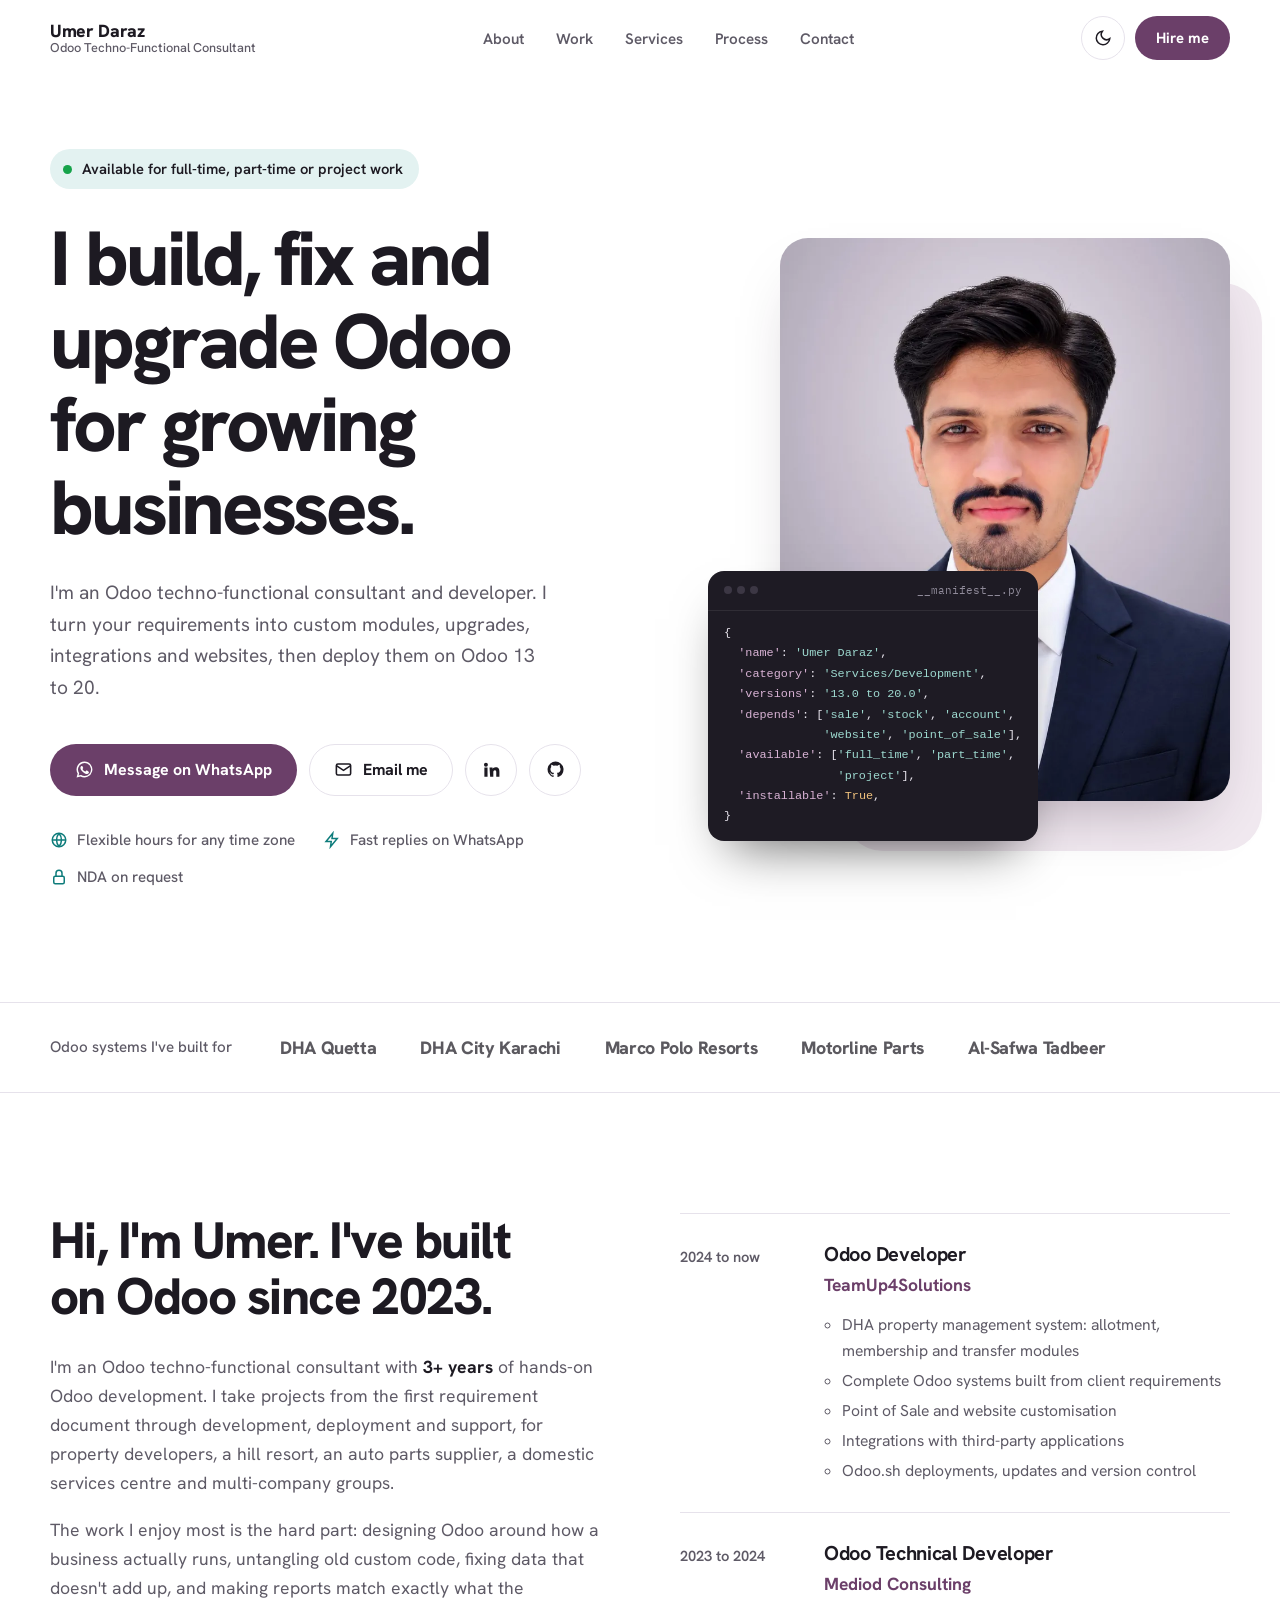
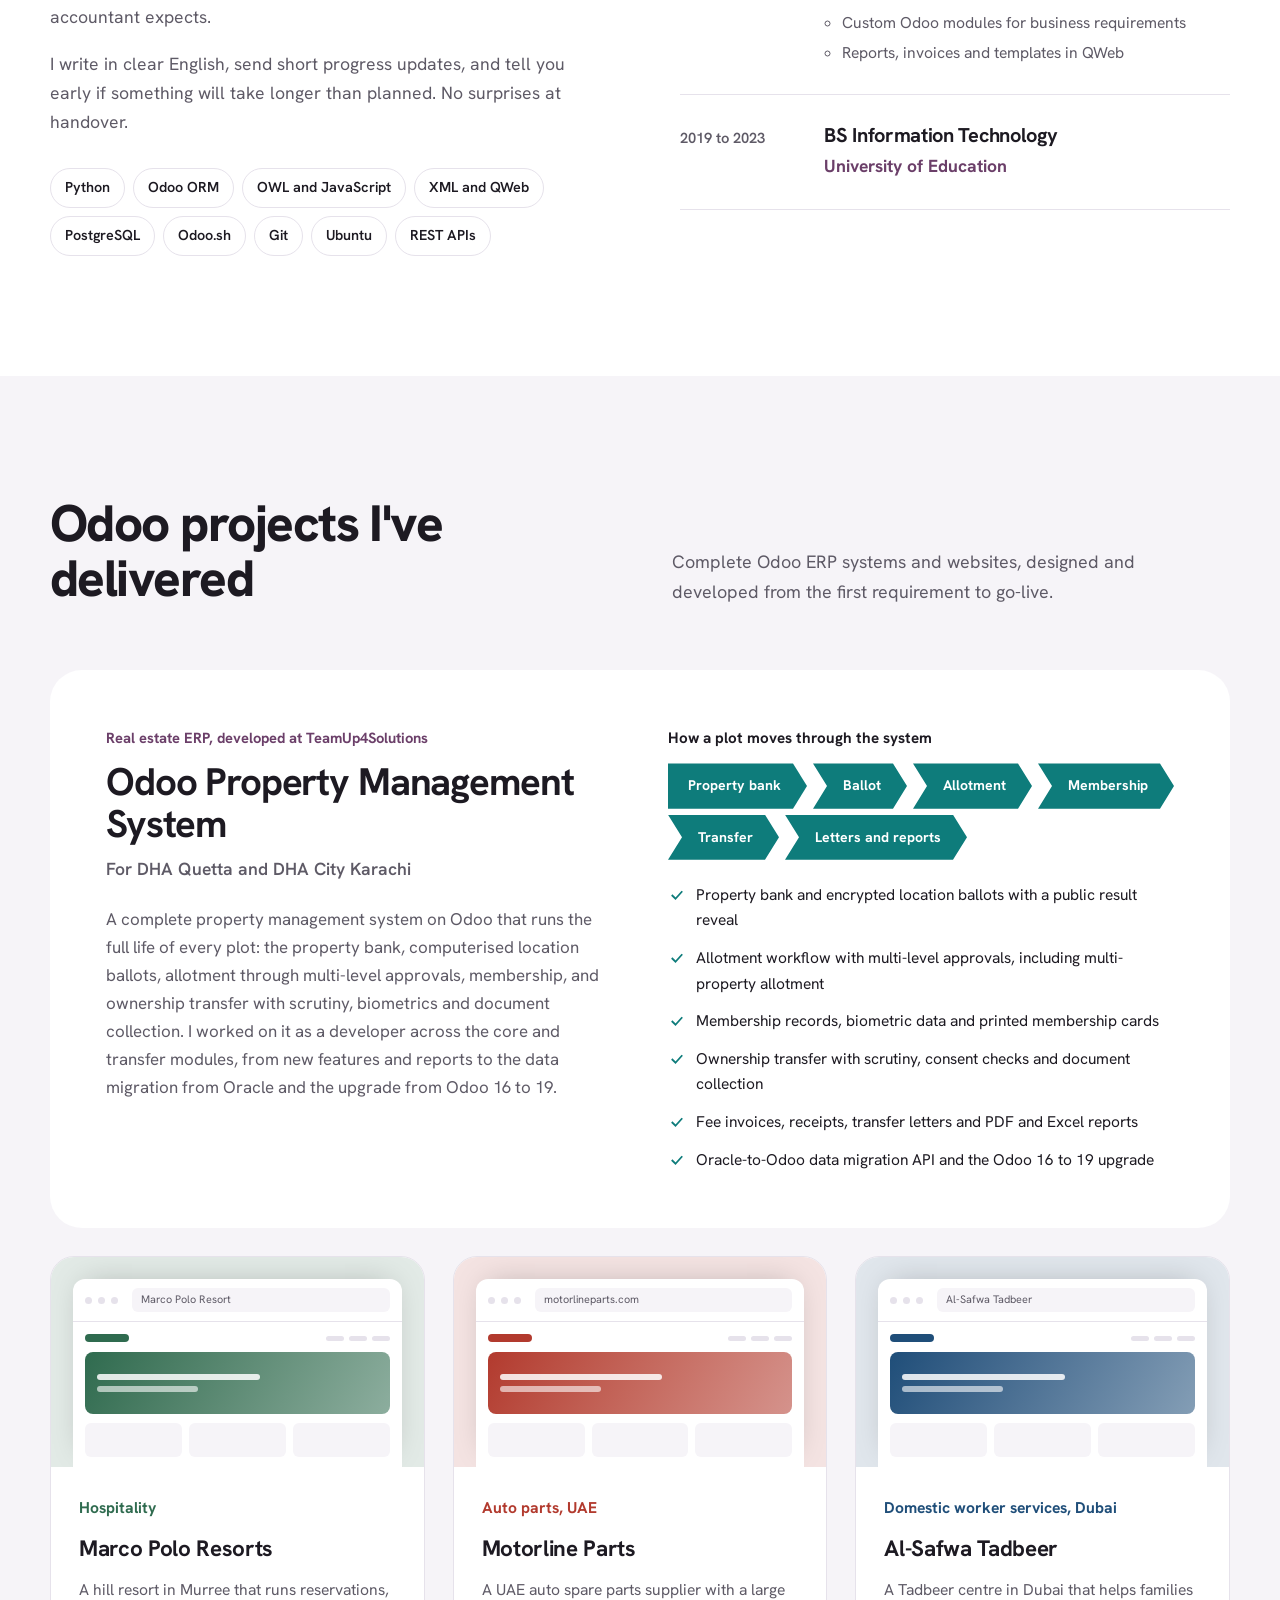
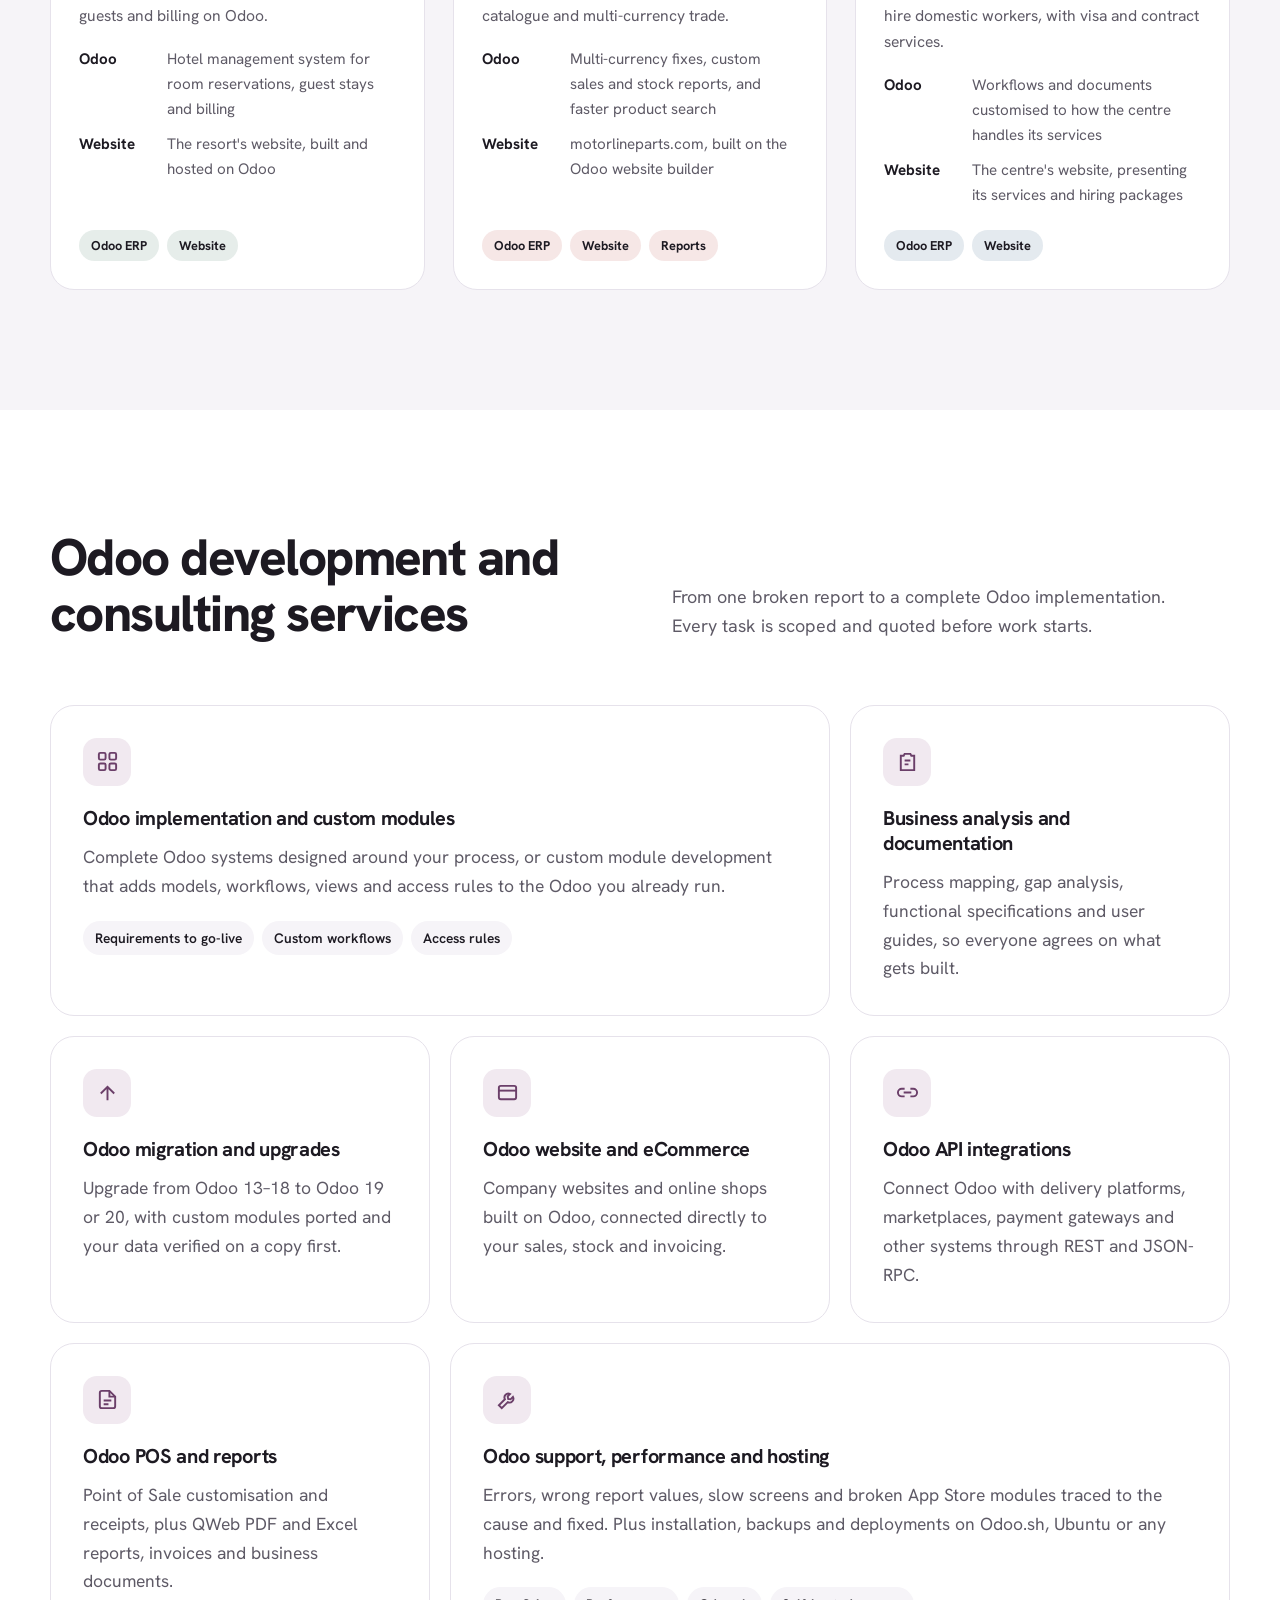
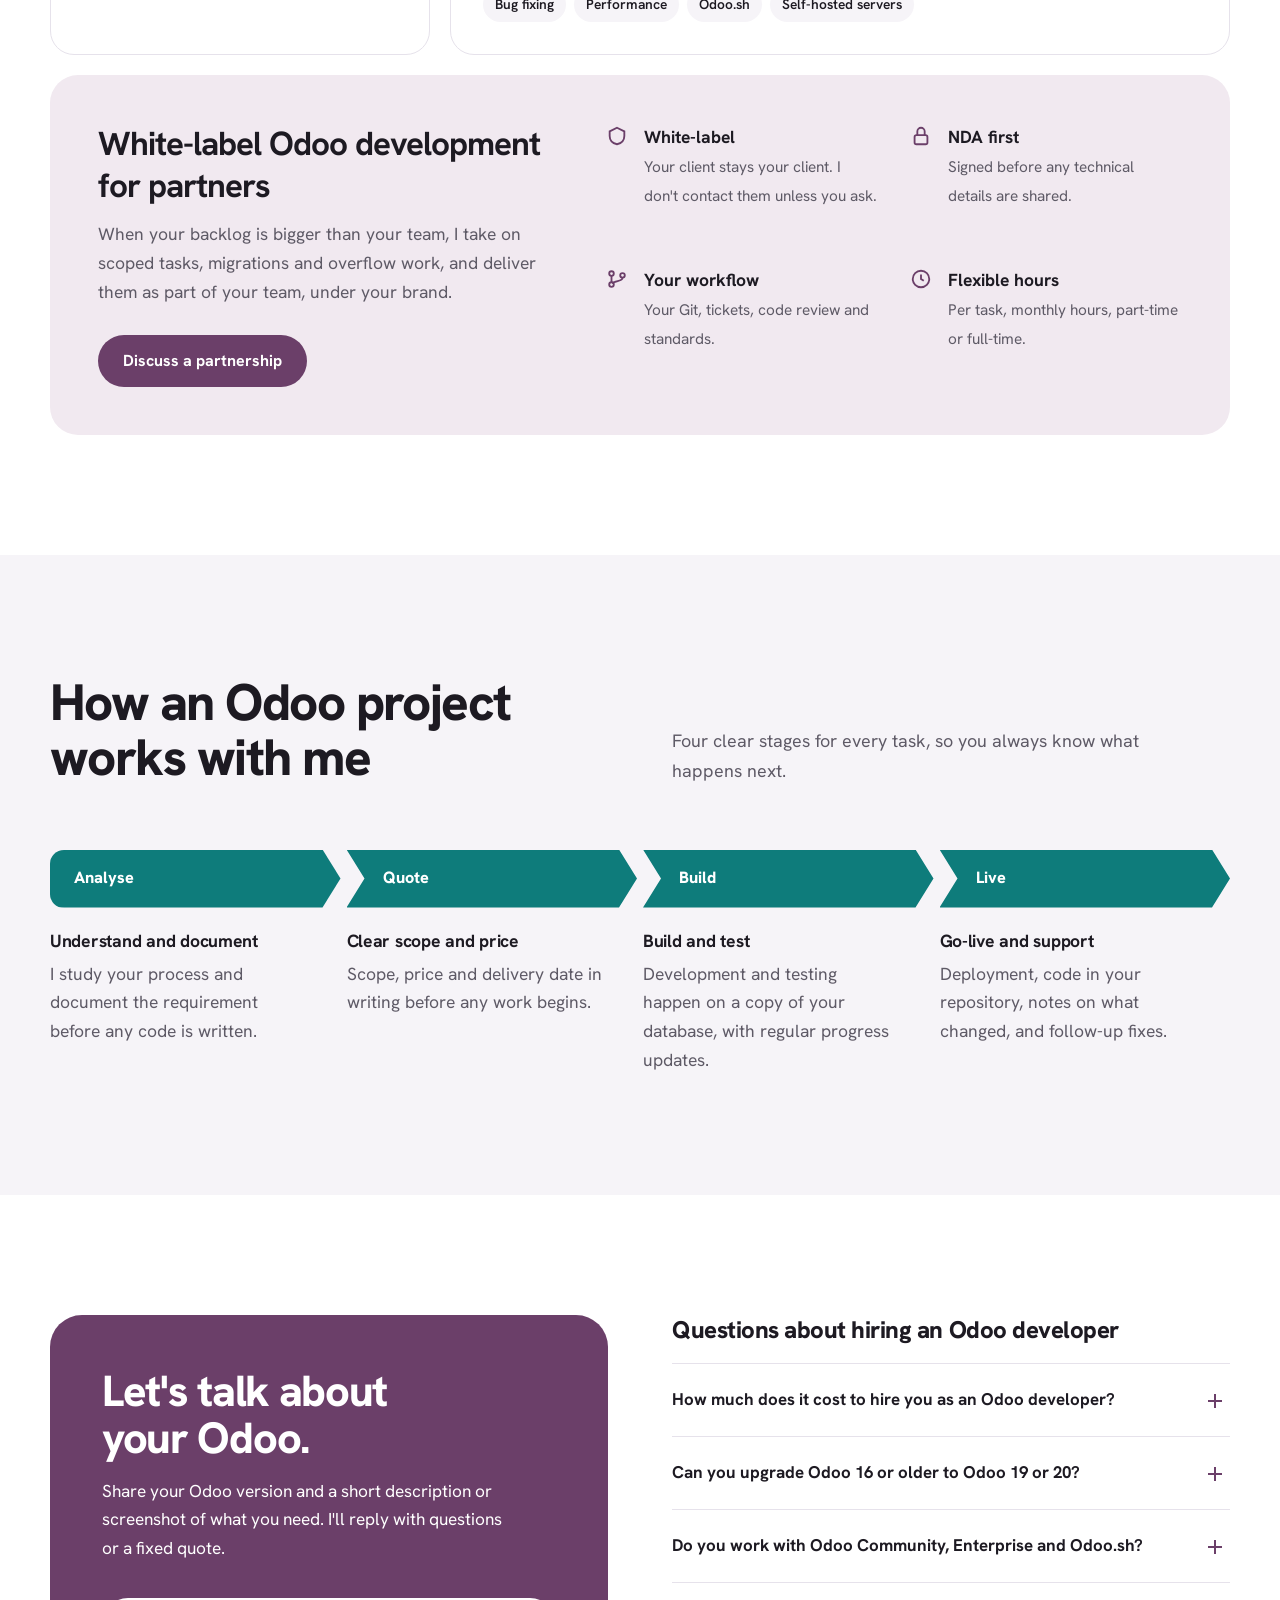
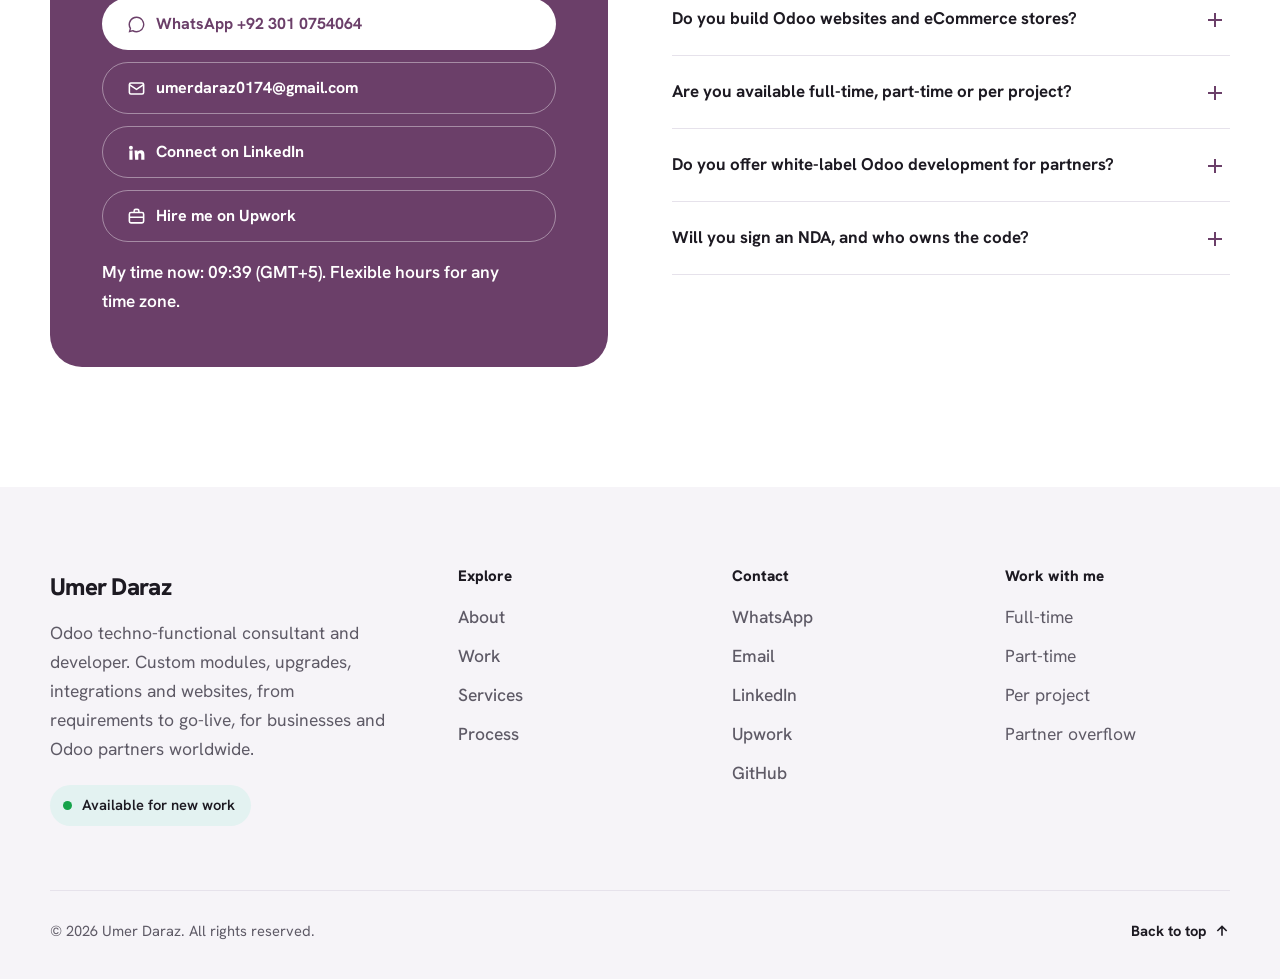
==== index.html @ ff43c957 "Portfolio site" ====
<!doctype html>
<html lang="en">
<head>
<meta charset="utf-8">
<meta name="viewport" content="width=device-width, initial-scale=1, viewport-fit=cover">
<title>Odoo Techno-Functional Consultant | Umer Daraz</title>
<meta name="description" content="Remote Odoo techno-functional consultant. Custom module development, Odoo 13–20 upgrades, integrations, websites and Odoo.sh. Full-time or per project.">
<meta name="author" content="Umer Daraz">
<meta name="robots" content="index, follow, max-image-preview:large">
<link rel="canonical" href="https://devbyumer.com/">
<meta property="og:type" content="profile">
<meta property="og:site_name" content="Umer Daraz">
<meta property="og:locale" content="en_US">
<meta property="og:title" content="Odoo Techno-Functional Consultant | Umer Daraz">
<meta property="og:description" content="Custom Odoo modules, upgrades to Odoo 19 and 20, integrations and websites. From requirements to go-live, for businesses and Odoo partners worldwide.">
<meta property="og:url" content="https://devbyumer.com/">
<meta property="og:image" content="https://devbyumer.com/assets/img/og-image.png">
<meta property="og:image:width" content="1200">
<meta property="og:image:height" content="630">
<meta property="og:image:alt" content="Umer Daraz, Odoo Techno-Functional Consultant">
<meta property="profile:first_name" content="Umer">
<meta property="profile:last_name" content="Daraz">
<meta name="twitter:card" content="summary_large_image">
<meta name="twitter:title" content="Odoo Techno-Functional Consultant | Umer Daraz">
<meta name="twitter:description" content="Custom Odoo modules, upgrades to Odoo 19 and 20, integrations and websites. From requirements to go-live, for businesses and Odoo partners worldwide.">
<meta name="twitter:image" content="https://devbyumer.com/assets/img/og-image.png">
<meta name="theme-color" content="#FFFFFF" media="(prefers-color-scheme: light)">
<meta name="theme-color" content="#16141A" media="(prefers-color-scheme: dark)">
<link rel="icon" href="assets/img/favicon.svg" type="image/svg+xml">
<link rel="icon" href="assets/img/favicon-32.png" sizes="32x32" type="image/png">
<link rel="apple-touch-icon" href="assets/img/apple-touch-icon.png">
<script type="application/ld+json">
{
 "@context": "https://schema.org",
 "@graph": [
  {
   "@type": "WebSite",
   "@id": "https://devbyumer.com/#website",
   "url": "https://devbyumer.com/",
   "name": "Umer Daraz",
   "description": "Remote Odoo techno-functional consultant. Custom module development, Odoo 13–20 upgrades, integrations, websites and Odoo.sh. Full-time or per project.",
   "inLanguage": "en",
   "publisher": {
    "@id": "https://devbyumer.com/#person"
   }
  },
  {
   "@type": "Person",
   "@id": "https://devbyumer.com/#person",
   "name": "Umer Daraz",
   "url": "https://devbyumer.com/",
   "image": "https://devbyumer.com/assets/img/umer-daraz-odoo-consultant-1200.jpg",
   "jobTitle": "Odoo Techno-Functional Consultant",
   "email": "mailto:umerdaraz0174@gmail.com",
   "telephone": "+923010754064",
   "worksFor": {
    "@type": "Organization",
    "name": "TeamUp4Solutions"
   },
   "alumniOf": {
    "@type": "CollegeOrUniversity",
    "name": "University of Education"
   },
   "knowsLanguage": "English",
   "sameAs": [
    "https://www.linkedin.com/in/umer-daraz-odoo",
    "https://www.upwork.com/freelancers/~01d0d5648a77e57ea3",
    "https://github.com/umerdaraz-dev"
   ],
   "knowsAbout": [
    "Odoo",
    "Odoo ERP",
    "Odoo development",
    "Odoo customization",
    "Odoo module development",
    "Odoo migration",
    "Odoo implementation",
    "Odoo integration",
    "Odoo website development",
    "Odoo POS",
    "Odoo.sh",
    "Python",
    "PostgreSQL",
    "QWeb reports",
    "Business analysis"
   ]
  },
  {
   "@type": "ProfessionalService",
   "@id": "https://devbyumer.com/#service",
   "name": "Umer Daraz, Odoo Development and Consulting",
   "url": "https://devbyumer.com/",
   "image": "https://devbyumer.com/assets/img/og-image.png",
   "founder": {
    "@id": "https://devbyumer.com/#person"
   },
   "areaServed": "Worldwide",
   "telephone": "+923010754064",
   "email": "umerdaraz0174@gmail.com",
   "hasOfferCatalog": {
    "@type": "OfferCatalog",
    "name": "Odoo services",
    "itemListElement": [
     {
      "@type": "Offer",
      "itemOffered": {
       "@type": "Service",
       "name": "Odoo implementation and custom module development"
      }
     },
     {
      "@type": "Offer",
      "itemOffered": {
       "@type": "Service",
       "name": "Business analysis and functional documentation"
      }
     },
     {
      "@type": "Offer",
      "itemOffered": {
       "@type": "Service",
       "name": "Odoo migration and version upgrades"
      }
     },
     {
      "@type": "Offer",
      "itemOffered": {
       "@type": "Service",
       "name": "Odoo website and eCommerce development"
      }
     },
     {
      "@type": "Offer",
      "itemOffered": {
       "@type": "Service",
       "name": "Odoo API integration"
      }
     },
     {
      "@type": "Offer",
      "itemOffered": {
       "@type": "Service",
       "name": "Odoo POS customization and QWeb reports"
      }
     },
     {
      "@type": "Offer",
      "itemOffered": {
       "@type": "Service",
       "name": "Odoo support, performance tuning and hosting"
      }
     },
     {
      "@type": "Offer",
      "itemOffered": {
       "@type": "Service",
       "name": "White-label Odoo development for partners"
      }
     }
    ]
   }
  },
  {
   "@type": "FAQPage",
   "@id": "https://devbyumer.com/#faq",
   "mainEntity": [
    {
     "@type": "Question",
     "name": "How much does it cost to hire you as an Odoo developer?",
     "acceptedAnswer": {
      "@type": "Answer",
      "text": "Every task gets a fixed price after I've reviewed the requirement, so you know the cost before work starts. Larger projects are split into milestones, and Odoo partners can book a monthly block of hours."
     }
    },
    {
     "@type": "Question",
     "name": "Can you upgrade Odoo 16 or older to Odoo 19 or 20?",
     "acceptedAnswer": {
      "@type": "Answer",
      "text": "Yes. I migrate the database and port your custom modules to the new version, then test everything on a copy of your data before go-live."
     }
    },
    {
     "@type": "Question",
     "name": "Do you work with Odoo Community, Enterprise and Odoo.sh?",
     "acceptedAnswer": {
      "@type": "Answer",
      "text": "Yes. I work on Odoo 13 to 20, Community and Enterprise, hosted on Odoo.sh or on your own server."
     }
    },
    {
     "@type": "Question",
     "name": "Do you build Odoo websites and eCommerce stores?",
     "acceptedAnswer": {
      "@type": "Answer",
      "text": "Yes. I build company websites and online shops on Odoo, connected directly to your sales, stock and invoicing."
     }
    },
    {
     "@type": "Question",
     "name": "Are you available full-time, part-time or per project?",
     "acceptedAnswer": {
      "@type": "Answer",
      "text": "All three. I work remotely and adjust my hours to overlap with your time zone."
     }
    },
    {
     "@type": "Question",
     "name": "Do you offer white-label Odoo development for partners?",
     "acceptedAnswer": {
      "@type": "Answer",
      "text": "Yes. I work inside your team, tools and standards, and I never contact your client unless you ask me to."
     }
    },
    {
     "@type": "Question",
     "name": "Will you sign an NDA, and who owns the code?",
     "acceptedAnswer": {
      "@type": "Answer",
      "text": "I sign your NDA before any technical details are shared. All code is delivered to your repository and belongs to you."
     }
    }
   ]
  }
 ]
}
</script>
<script>
  document.documentElement.classList.add('js');
  try { var t = localStorage.getItem('ud-theme'); if (t) document.documentElement.setAttribute('data-theme', t); } catch (e) {}
</script>
<link rel="preconnect" href="https://fonts.googleapis.com">
<link rel="preconnect" href="https://fonts.gstatic.com" crossorigin>
<link href="https://fonts.googleapis.com/css2?family=Hanken+Grotesk:wght@400;500;600;700;800&family=IBM+Plex+Mono:wght@400;500&display=swap" rel="stylesheet">
<link rel="stylesheet" href="assets/css/style.css">
</head>
<body>
<a class="skip" href="#main">Skip to content</a>

<header class="site-header">
  <div class="wrap nav">
    <a class="brand js-top" href="#home" aria-label="Umer Daraz, go to home"><b>Umer Daraz</b><span>Odoo Techno-Functional Consultant</span></a>
    <nav aria-label="Main">
      <ul class="nav-links">
        <li><a href="#about">About</a></li>
        <li><a href="#work">Work</a></li>
        <li><a href="#services">Services</a></li>
        <li><a href="#process">Process</a></li>
        <li><a href="#contact">Contact</a></li>
      </ul>
    </nav>
    <div class="nav-right">
      <button class="theme-toggle" type="button" aria-label="Dark mode" aria-pressed="false" id="themeToggle">
        <svg class="i-moon" viewBox="0 0 24 24" fill="none" stroke="currentColor" stroke-width="2" aria-hidden="true"><path d="M21 12.8A9 9 0 1 1 11.2 3a7 7 0 0 0 9.8 9.8z"/></svg>
        <svg class="i-sun" viewBox="0 0 24 24" fill="none" stroke="currentColor" stroke-width="2" aria-hidden="true"><circle cx="12" cy="12" r="4.5"/><path d="M12 2v2M12 20v2M4.9 4.9l1.4 1.4M17.7 17.7l1.4 1.4M2 12h2M20 12h2M4.9 19.1l1.4-1.4M17.7 6.3l1.4-1.4"/></svg>
      </button>
      <a class="btn btn-plum" href="#contact">Hire me</a>
    </div>
  </div>
</header>

<main id="main">

<!-- HERO -->
<section class="hero" id="home" aria-label="Introduction">
  <div class="wrap hero-grid">
    <div>
      <span class="avail load d1"><span class="dot" aria-hidden="true"></span>Available for full-time, part-time or project work</span>
      <h1 class="load d2">I build, fix and upgrade Odoo for growing businesses.</h1>
      <p class="sub load d3">I'm an Odoo techno-functional consultant and developer. I turn your requirements into custom modules, upgrades, integrations and websites, then deploy them on Odoo 13 to 20.</p>
      <div class="hero-ctas load d4">
        <a class="btn btn-plum" href="https://wa.me/923010754064?text=Hi%20Umer%2C%20I%20need%20help%20with%20Odoo%3A%20" target="_blank" rel="noopener noreferrer">
          <svg viewBox="0 0 24 24" fill="currentColor" aria-hidden="true"><path d="M12 2a10 10 0 0 0-8.6 15.1L2 22l5-1.3A10 10 0 1 0 12 2zm0 18.2a8.2 8.2 0 0 1-4.2-1.2l-.3-.2-3 .8.8-2.9-.2-.3A8.2 8.2 0 1 1 12 20.2zm4.5-6.1c-.2-.1-1.5-.7-1.7-.8-.2-.1-.4-.1-.6.1l-.8 1c-.1.2-.3.2-.5.1a6.7 6.7 0 0 1-3.3-2.9c-.3-.4.2-.4.7-1.3.1-.2 0-.3 0-.4l-.8-1.8c-.2-.5-.4-.4-.6-.4h-.5a1 1 0 0 0-.7.3 3 3 0 0 0-.9 2.2 5.2 5.2 0 0 0 1.1 2.8 11.9 11.9 0 0 0 4.6 4c1.7.7 2.4.8 3.2.6.5-.1 1.5-.6 1.7-1.2.2-.6.2-1.1.2-1.2-.1-.1-.3-.2-.5-.3z"/></svg>
          Message on WhatsApp
        </a>
        <a class="btn btn-line" href="mailto:umerdaraz0174@gmail.com?subject=Odoo%20help%20request&amp;body=Hi%20Umer%2C%0A%0AOdoo%20version%3A%20%0AEdition%20(Community%20or%20Enterprise)%3A%20%0AWhat%20I%20need%3A%20%0A">
          <svg viewBox="0 0 24 24" fill="none" stroke="currentColor" stroke-width="2" aria-hidden="true"><rect x="3" y="5" width="18" height="14" rx="2"/><path d="m3 7 9 6 9-6"/></svg>
          Email me
        </a>
        <a class="btn btn-line btn-round" href="https://www.linkedin.com/in/umer-daraz-odoo" target="_blank" rel="noopener noreferrer" aria-label="LinkedIn profile">
          <svg viewBox="0 0 24 24" fill="currentColor" aria-hidden="true"><path d="M4.98 3.5a2.5 2.5 0 1 1 0 5 2.5 2.5 0 0 1 0-5zM3 9.5h4V21H3zM9.5 9.5h3.8v1.6h.1c.5-1 1.8-2 3.8-2 4 0 4.8 2.6 4.8 6V21h-4v-5.2c0-1.2 0-2.8-1.7-2.8s-2 1.3-2 2.7V21h-4z"/></svg>
        </a>
        <a class="btn btn-line btn-round" href="https://github.com/umerdaraz-dev" target="_blank" rel="noopener noreferrer" aria-label="GitHub profile">
          <svg viewBox="0 0 24 24" fill="currentColor" aria-hidden="true"><path d="M12 2a10 10 0 0 0-3.16 19.49c.5.09.68-.22.68-.48v-1.7c-2.78.6-3.37-1.34-3.37-1.34-.45-1.16-1.11-1.47-1.11-1.47-.91-.62.07-.6.07-.6 1 .07 1.53 1.03 1.53 1.03.9 1.52 2.34 1.08 2.91.83.09-.65.35-1.08.63-1.33-2.22-.25-4.55-1.11-4.55-4.94 0-1.09.39-1.98 1.03-2.68-.1-.25-.45-1.27.1-2.64 0 0 .84-.27 2.75 1.02a9.6 9.6 0 0 1 5 0c1.91-1.29 2.75-1.02 2.75-1.02.55 1.37.2 2.39.1 2.64.64.7 1.03 1.59 1.03 2.68 0 3.84-2.34 4.68-4.57 4.93.36.31.68.92.68 1.86v2.76c0 .27.18.58.69.48A10 10 0 0 0 12 2z"/></svg>
        </a>
      </div>
      <ul class="facts load d5">
        <li><svg viewBox="0 0 24 24" fill="none" stroke="currentColor" stroke-width="2" aria-hidden="true"><circle cx="12" cy="12" r="9"/><path d="M3 12h18M12 3a14 14 0 0 1 0 18M12 3a14 14 0 0 0 0 18"/></svg>Flexible hours for any time zone</li>
        <li><svg viewBox="0 0 24 24" fill="none" stroke="currentColor" stroke-width="2" aria-hidden="true"><path d="M13 3 4 14h7l-1 7 9-11h-7z"/></svg>Fast replies on WhatsApp</li>
        <li><svg viewBox="0 0 24 24" fill="none" stroke="currentColor" stroke-width="2" aria-hidden="true"><rect x="5" y="11" width="14" height="10" rx="2"/><path d="M8 11V7a4 4 0 0 1 8 0v4"/></svg>NDA on request</li>
      </ul>
    </div>

    <div class="visual load d6">
      <picture>
        <source srcset="assets/img/umer-daraz-odoo-consultant-800.webp 800w, assets/img/umer-daraz-odoo-consultant-1200.webp 1200w" sizes="(max-width: 960px) 90vw, 450px" type="image/webp">
        <img class="portrait" src="assets/img/umer-daraz-odoo-consultant-1200.jpg" srcset="assets/img/umer-daraz-odoo-consultant-800.jpg 800w, assets/img/umer-daraz-odoo-consultant-1200.jpg 1200w" sizes="(max-width: 960px) 90vw, 450px" alt="Portrait of Umer Daraz, Odoo techno-functional consultant and developer" width="1200" height="1500" fetchpriority="high" decoding="async">
      </picture>
      <div class="manifest load d7">
        <div class="manifest-bar"><span><i></i><i></i><i></i></span><span>__manifest__.py</span></div>
        <pre tabindex="0" role="region" aria-label="My profile written as an Odoo module manifest"><code><span class="ln">{</span><span class="ln">  <span class="k">'name'</span>: <span class="s">'Umer Daraz'</span>,</span><span class="ln">  <span class="k">'category'</span>: <span class="s">'Services/Development'</span>,</span><span class="ln">  <span class="k">'versions'</span>: <span class="s">'13.0 to 20.0'</span>,</span><span class="ln">  <span class="k">'depends'</span>: [<span class="s">'sale'</span>, <span class="s">'stock'</span>, <span class="s">'account'</span>,</span><span class="ln">              <span class="s">'website'</span>, <span class="s">'point_of_sale'</span>],</span><span class="ln">  <span class="k">'available'</span>: [<span class="s">'full_time'</span>, <span class="s">'part_time'</span>,</span><span class="ln">                <span class="s">'project'</span>],</span><span class="ln">  <span class="k">'installable'</span>: <span class="n">True</span>,</span><span class="ln">}</span></code></pre>
      </div>
    </div>
  </div>
</section>

<!-- CLIENTS -->
<section class="clients" aria-label="Clients">
  <div class="wrap">
    <p>Odoo systems I've built for</p>
    <ul><li>DHA Quetta</li><li>DHA City Karachi</li><li>Marco Polo Resorts</li><li>Motorline Parts</li><li>Al-Safwa Tadbeer</li></ul>
  </div>
</section>

<!-- ABOUT -->
<section class="section" id="about">
  <div class="wrap about">
    <div class="about-text">
      <h2>Hi, I'm Umer. I've built on Odoo since 2023.</h2>
      <p>I'm an Odoo techno-functional consultant with <strong>3+ years</strong> of hands-on Odoo development. I take projects from the first requirement document through development, deployment and support, for property developers, a hill resort, an auto parts supplier, a domestic services centre and multi-company groups.</p>
      <p>The work I enjoy most is the hard part: designing Odoo around how a business actually runs, untangling old custom code, fixing data that doesn't add up, and making reports match exactly what the accountant expects.</p>
      <p>I write in clear English, send short progress updates, and tell you early if something will take longer than planned. No surprises at handover.</p>
      <ul class="tools">
        <li>Python</li><li>Odoo ORM</li><li>OWL and JavaScript</li><li>XML and QWeb</li><li>PostgreSQL</li><li>Odoo.sh</li><li>Git</li><li>Ubuntu</li><li>REST APIs</li>
      </ul>
    </div>
    <ol class="timeline">
      <li>
        <p class="when">2024 to now</p>
        <div>
          <h3>Odoo Developer</h3>
          <p class="org">TeamUp4Solutions</p>
          <ul>
            <li>DHA property management system: allotment, membership and transfer modules</li>
            <li>Complete Odoo systems built from client requirements</li>
            <li>Point of Sale and website customisation</li>
            <li>Integrations with third-party applications</li>
            <li>Odoo.sh deployments, updates and version control</li>
          </ul>
        </div>
      </li>
      <li>
        <p class="when">2023 to 2024</p>
        <div>
          <h3>Odoo Technical Developer</h3>
          <p class="org">Mediod Consulting</p>
          <ul>
            <li>Custom Odoo modules for business requirements</li>
            <li>Reports, invoices and templates in QWeb</li>
          </ul>
        </div>
      </li>
      <li>
        <p class="when">2019 to 2023</p>
        <div>
          <h3>BS Information Technology</h3>
          <p class="org">University of Education</p>
        </div>
      </li>
    </ol>
  </div>
</section>

<!-- WORK -->
<section class="section tint" id="work">
  <div class="wrap">
    <div class="head">
      <h2>Odoo projects I've delivered</h2>
      <p>Complete Odoo ERP systems and websites, designed and developed from the first requirement to go-live.</p>
    </div>
    <article class="feature">
      <div>
        <p class="kicker">Real estate ERP, developed at TeamUp4Solutions</p>
        <h3>Odoo Property Management System</h3>
        <p class="clientline">For DHA Quetta and DHA City Karachi</p>
        <p class="desc">A complete property management system on Odoo that runs the full life of every plot: the property bank, computerised location ballots, allotment through multi-level approvals, membership, and ownership transfer with scrutiny, biometrics and document collection. I worked on it as a developer across the core and transfer modules, from new features and reports to the data migration from Oracle and the upgrade from Odoo 16 to 19.</p>
      </div>
      <div class="feature-side">
        <div class="flow-wrap">
          <p class="flow-title">How a plot moves through the system</p>
          <ol class="flow">
            <li class="on">Property bank</li><li class="on">Ballot</li><li class="on">Allotment</li><li class="on">Membership</li><li class="on">Transfer</li><li class="on">Letters and reports</li>
          </ol>
        </div>
        <ul class="modules">
          <li><svg viewBox="0 0 24 24" fill="none" stroke="currentColor" stroke-width="2.4" aria-hidden="true"><path d="m5 12 5 5 9-10"/></svg>Property bank and encrypted location ballots with a public result reveal</li>
          <li><svg viewBox="0 0 24 24" fill="none" stroke="currentColor" stroke-width="2.4" aria-hidden="true"><path d="m5 12 5 5 9-10"/></svg>Allotment workflow with multi-level approvals, including multi-property allotment</li>
          <li><svg viewBox="0 0 24 24" fill="none" stroke="currentColor" stroke-width="2.4" aria-hidden="true"><path d="m5 12 5 5 9-10"/></svg>Membership records, biometric data and printed membership cards</li>
          <li><svg viewBox="0 0 24 24" fill="none" stroke="currentColor" stroke-width="2.4" aria-hidden="true"><path d="m5 12 5 5 9-10"/></svg>Ownership transfer with scrutiny, consent checks and document collection</li>
          <li><svg viewBox="0 0 24 24" fill="none" stroke="currentColor" stroke-width="2.4" aria-hidden="true"><path d="m5 12 5 5 9-10"/></svg>Fee invoices, receipts, transfer letters and PDF and Excel reports</li>
          <li><svg viewBox="0 0 24 24" fill="none" stroke="currentColor" stroke-width="2.4" aria-hidden="true"><path d="m5 12 5 5 9-10"/></svg>Oracle-to-Odoo data migration API and the Odoo 16 to 19 upgrade</li>
        </ul>
      </div>
    </article>

    <div class="projects">
      <article class="project" style="--c:#2F6B4F">
        <div class="mock" aria-hidden="true">
          <div class="mock-win">
            <div class="mock-bar"><i></i><i></i><i></i><span class="mock-url">Marco Polo Resort</span></div>
            <div class="mock-body"><div class="mock-nav"><span class="mock-logo"></span><span class="mock-links"><i></i><i></i><i></i></span></div><div class="mock-hero"><i></i><i></i></div><div class="mock-grid"><i></i><i></i><i></i></div></div>
          </div>
        </div>
        <div class="project-body">
          <p class="kicker">Hospitality</p>
          <h3>Marco Polo Resorts</h3>
          <p>A hill resort in Murree that runs reservations, guests and billing on Odoo.</p>
          <ul class="built">
            <li><b>Odoo</b><span>Hotel management system for room reservations, guest stays and billing</span></li>
            <li><b>Website</b><span>The resort's website, built and hosted on Odoo</span></li>
          </ul>
          <ul class="badges"><li>Odoo ERP</li><li>Website</li></ul>
        </div>
      </article>

      <article class="project" style="--c:#B23A2E">
        <div class="mock" aria-hidden="true">
          <div class="mock-win">
            <div class="mock-bar"><i></i><i></i><i></i><span class="mock-url">motorlineparts.com</span></div>
            <div class="mock-body"><div class="mock-nav"><span class="mock-logo"></span><span class="mock-links"><i></i><i></i><i></i></span></div><div class="mock-hero"><i></i><i></i></div><div class="mock-grid"><i></i><i></i><i></i></div></div>
          </div>
        </div>
        <div class="project-body">
          <p class="kicker">Auto parts, UAE</p>
          <h3>Motorline Parts</h3>
          <p>A UAE auto spare parts supplier with a large catalogue and multi-currency trade.</p>
          <ul class="built">
            <li><b>Odoo</b><span>Multi-currency fixes, custom sales and stock reports, and faster product search</span></li>
            <li><b>Website</b><span>motorlineparts.com, built on the Odoo website builder</span></li>
          </ul>
          <ul class="badges"><li>Odoo ERP</li><li>Website</li><li>Reports</li></ul>
        </div>
      </article>

      <article class="project" style="--c:#1F4E79">
        <div class="mock" aria-hidden="true">
          <div class="mock-win">
            <div class="mock-bar"><i></i><i></i><i></i><span class="mock-url">Al-Safwa Tadbeer</span></div>
            <div class="mock-body"><div class="mock-nav"><span class="mock-logo"></span><span class="mock-links"><i></i><i></i><i></i></span></div><div class="mock-hero"><i></i><i></i></div><div class="mock-grid"><i></i><i></i><i></i></div></div>
          </div>
        </div>
        <div class="project-body">
          <p class="kicker">Domestic worker services, Dubai</p>
          <h3>Al-Safwa Tadbeer</h3>
          <p>A Tadbeer centre in Dubai that helps families hire domestic workers, with visa and contract services.</p>
          <ul class="built">
            <li><b>Odoo</b><span>Workflows and documents customised to how the centre handles its services</span></li>
            <li><b>Website</b><span>The centre's website, presenting its services and hiring packages</span></li>
          </ul>
          <ul class="badges"><li>Odoo ERP</li><li>Website</li></ul>
        </div>
      </article>
    </div>
  </div>
</section>

<!-- SERVICES -->
<section class="section" id="services">
  <div class="wrap">
    <div class="head">
      <h2>Odoo development and consulting services</h2>
      <p>From one broken report to a complete Odoo implementation. Every task is scoped and quoted before work starts.</p>
    </div>
    <div class="services">
      <div class="service big">
        <span class="ico" aria-hidden="true"><svg viewBox="0 0 24 24" fill="none" stroke="currentColor" stroke-width="2"><rect x="3" y="3" width="7" height="7" rx="1.5"/><rect x="14" y="3" width="7" height="7" rx="1.5"/><rect x="3" y="14" width="7" height="7" rx="1.5"/><rect x="14" y="14" width="7" height="7" rx="1.5"/></svg></span>
        <h3>Odoo implementation and custom modules</h3>
        <p>Complete Odoo systems designed around your process, or custom module development that adds models, workflows, views and access rules to the Odoo you already run.</p>
        <ul class="ticks"><li>Requirements to go-live</li><li>Custom workflows</li><li>Access rules</li></ul>
      </div>
      <div class="service">
        <span class="ico" aria-hidden="true"><svg viewBox="0 0 24 24" fill="none" stroke="currentColor" stroke-width="2"><path d="M9 4h6l1 2h3v15H5V6h3z"/><path d="M9 11h6M9 15h4"/></svg></span>
        <h3>Business analysis and documentation</h3>
        <p>Process mapping, gap analysis, functional specifications and user guides, so everyone agrees on what gets built.</p>
      </div>
      <div class="service">
        <span class="ico" aria-hidden="true"><svg viewBox="0 0 24 24" fill="none" stroke="currentColor" stroke-width="2"><path d="M12 19V5M5 12l7-7 7 7"/></svg></span>
        <h3>Odoo migration and upgrades</h3>
        <p>Upgrade from Odoo 13–18 to Odoo 19 or 20, with custom modules ported and your data verified on a copy first.</p>
      </div>
      <div class="service">
        <span class="ico" aria-hidden="true"><svg viewBox="0 0 24 24" fill="none" stroke="currentColor" stroke-width="2"><rect x="3" y="4" width="18" height="14" rx="2"/><path d="M3 9h18"/></svg></span>
        <h3>Odoo website and eCommerce</h3>
        <p>Company websites and online shops built on Odoo, connected directly to your sales, stock and invoicing.</p>
      </div>
      <div class="service">
        <span class="ico" aria-hidden="true"><svg viewBox="0 0 24 24" fill="none" stroke="currentColor" stroke-width="2"><path d="M9 7H6a4 4 0 0 0 0 8h3M15 7h3a4 4 0 0 1 0 8h-3M8 11h8"/></svg></span>
        <h3>Odoo API integrations</h3>
        <p>Connect Odoo with delivery platforms, marketplaces, payment gateways and other systems through REST and JSON-RPC.</p>
      </div>
      <div class="service">
        <span class="ico" aria-hidden="true"><svg viewBox="0 0 24 24" fill="none" stroke="currentColor" stroke-width="2"><path d="M14 3H6a2 2 0 0 0-2 2v14a2 2 0 0 0 2 2h12a2 2 0 0 0 2-2V9z"/><path d="M14 3v6h6M8 13h8M8 17h5"/></svg></span>
        <h3>Odoo POS and reports</h3>
        <p>Point of Sale customisation and receipts, plus QWeb PDF and Excel reports, invoices and business documents.</p>
      </div>
      <div class="service big">
        <span class="ico" aria-hidden="true"><svg viewBox="0 0 24 24" fill="none" stroke="currentColor" stroke-width="2"><path d="M14.7 6.3a4 4 0 0 0-5.4 5.4L3 18l3 3 6.3-6.3a4 4 0 0 0 5.4-5.4l-2.5 2.5-2.5-.5-.5-2.5z"/></svg></span>
        <h3>Odoo support, performance and hosting</h3>
        <p>Errors, wrong report values, slow screens and broken App Store modules traced to the cause and fixed. Plus installation, backups and deployments on Odoo.sh, Ubuntu or any hosting.</p>
        <ul class="ticks"><li>Bug fixing</li><li>Performance</li><li>Odoo.sh</li><li>Self-hosted servers</li></ul>
      </div>

      <div class="partner" id="partners">
        <div>
          <h3>White-label Odoo development for partners</h3>
          <p>When your backlog is bigger than your team, I take on scoped tasks, migrations and overflow work, and deliver them as part of your team, under your brand.</p>
          <a class="btn btn-plum" href="https://wa.me/923010754064?text=Hi%20Umer%2C%20I%27m%20from%20an%20Odoo%20partner%20and%20would%20like%20to%20discuss%20working%20together." target="_blank" rel="noopener noreferrer">Discuss a partnership</a>
        </div>
        <ul class="promises">
          <li><svg viewBox="0 0 24 24" fill="none" stroke="currentColor" stroke-width="2" aria-hidden="true"><path d="M12 3l8 4v5c0 5-3.5 8-8 9-4.5-1-8-4-8-9V7z"/></svg><div><b>White-label</b><span>Your client stays your client. I don't contact them unless you ask.</span></div></li>
          <li><svg viewBox="0 0 24 24" fill="none" stroke="currentColor" stroke-width="2" aria-hidden="true"><rect x="5" y="11" width="14" height="10" rx="2"/><path d="M8 11V7a4 4 0 0 1 8 0v4"/></svg><div><b>NDA first</b><span>Signed before any technical details are shared.</span></div></li>
          <li><svg viewBox="0 0 24 24" fill="none" stroke="currentColor" stroke-width="2" aria-hidden="true"><circle cx="6" cy="6" r="2.5"/><circle cx="6" cy="18" r="2.5"/><circle cx="18" cy="8" r="2.5"/><path d="M6 8.5v7M18 10.5c0 4-6 3-11.5 6"/></svg><div><b>Your workflow</b><span>Your Git, tickets, code review and standards.</span></div></li>
          <li><svg viewBox="0 0 24 24" fill="none" stroke="currentColor" stroke-width="2" aria-hidden="true"><circle cx="12" cy="12" r="9"/><path d="M12 7v5l3 2"/></svg><div><b>Flexible hours</b><span>Per task, monthly hours, part-time or full-time.</span></div></li>
        </ul>
      </div>
    </div>
  </div>
</section>

<!-- PROCESS -->
<section class="section tint" id="process">
  <div class="wrap">
    <div class="head">
      <h2>How an Odoo project works with me</h2>
      <p>Four clear stages for every task, so you always know what happens next.</p>
    </div>
    <ol class="steps" id="steps">
      <li class="step">
        <div class="stage">Analyse</div>
        <div class="detail"><h3>Understand and document</h3><p>I study your process and document the requirement before any code is written.</p></div>
      </li>
      <li class="step">
        <div class="stage">Quote</div>
        <div class="detail"><h3>Clear scope and price</h3><p>Scope, price and delivery date in writing before any work begins.</p></div>
      </li>
      <li class="step">
        <div class="stage">Build</div>
        <div class="detail"><h3>Build and test</h3><p>Development and testing happen on a copy of your database, with regular progress updates.</p></div>
      </li>
      <li class="step">
        <div class="stage">Live</div>
        <div class="detail"><h3>Go-live and support</h3><p>Deployment, code in your repository, notes on what changed, and follow-up fixes.</p></div>
      </li>
    </ol>
  </div>
</section>

<!-- CONTACT + FAQ -->
<section class="section" id="contact">
  <div class="wrap contact">
    <div class="cta-card">
      <h2>Let's talk about your Odoo.</h2>
      <p>Share your Odoo version and a short description or screenshot of what you need. I'll reply with questions or a fixed quote.</p>
      <div class="cta-actions">
        <a class="btn btn-light" href="https://wa.me/923010754064?text=Hi%20Umer%2C%20I%20need%20help%20with%20Odoo%3A%20" target="_blank" rel="noopener noreferrer">
          <svg viewBox="0 0 24 24" fill="currentColor" aria-hidden="true"><path d="M12 2a10 10 0 0 0-8.6 15.1L2 22l5-1.3A10 10 0 1 0 12 2zm0 18.2a8.2 8.2 0 0 1-4.2-1.2l-.3-.2-3 .8.8-2.9-.2-.3A8.2 8.2 0 1 1 12 20.2z"/></svg>
          WhatsApp +92 301 0754064
        </a>
        <a class="btn btn-ghost-light" href="mailto:umerdaraz0174@gmail.com?subject=Odoo%20help%20request">
          <svg viewBox="0 0 24 24" fill="none" stroke="currentColor" stroke-width="2" aria-hidden="true"><rect x="3" y="5" width="18" height="14" rx="2"/><path d="m3 7 9 6 9-6"/></svg>
          umerdaraz0174@gmail.com
        </a>
        <a class="btn btn-ghost-light" href="https://www.linkedin.com/in/umer-daraz-odoo" target="_blank" rel="noopener noreferrer">
          <svg viewBox="0 0 24 24" fill="currentColor" aria-hidden="true"><path d="M4.98 3.5a2.5 2.5 0 1 1 0 5 2.5 2.5 0 0 1 0-5zM3 9.5h4V21H3zM9.5 9.5h3.8v1.6h.1c.5-1 1.8-2 3.8-2 4 0 4.8 2.6 4.8 6V21h-4v-5.2c0-1.2 0-2.8-1.7-2.8s-2 1.3-2 2.7V21h-4z"/></svg>
          Connect on LinkedIn
        </a>
        <a class="btn btn-ghost-light" href="https://www.upwork.com/freelancers/~01d0d5648a77e57ea3" target="_blank" rel="noopener noreferrer">
          <svg viewBox="0 0 24 24" fill="none" stroke="currentColor" stroke-width="2" aria-hidden="true"><rect x="3" y="7" width="18" height="13" rx="2"/><path d="M9 7V5a2 2 0 0 1 2-2h2a2 2 0 0 1 2 2v2M3 13h18"/></svg>
          Hire me on Upwork
        </a>
      </div>
      <p class="clock" id="clock">Flexible hours for any time zone</p>
    </div>

    <div class="faq">
      <h2 class="faq-title">Questions about hiring an Odoo developer</h2>
      <details><summary>How much does it cost to hire you as an Odoo developer?</summary><p>Every task gets a fixed price after I've reviewed the requirement, so you know the cost before work starts. Larger projects are split into milestones, and Odoo partners can book a monthly block of hours.</p></details>
      <details><summary>Can you upgrade Odoo 16 or older to Odoo 19 or 20?</summary><p>Yes. I migrate the database and port your custom modules to the new version, then test everything on a copy of your data before go-live.</p></details>
      <details><summary>Do you work with Odoo Community, Enterprise and Odoo.sh?</summary><p>Yes. I work on Odoo 13 to 20, Community and Enterprise, hosted on Odoo.sh or on your own server.</p></details>
      <details><summary>Do you build Odoo websites and eCommerce stores?</summary><p>Yes. I build company websites and online shops on Odoo, connected directly to your sales, stock and invoicing.</p></details>
      <details><summary>Are you available full-time, part-time or per project?</summary><p>All three. I work remotely and adjust my hours to overlap with your time zone.</p></details>
      <details><summary>Do you offer white-label Odoo development for partners?</summary><p>Yes. I work inside your team, tools and standards, and I never contact your client unless you ask me to.</p></details>
      <details><summary>Will you sign an NDA, and who owns the code?</summary><p>I sign your NDA before any technical details are shared. All code is delivered to your repository and belongs to you.</p></details>
    </div>
  </div>
</section>
</main>

<footer class="footer">
  <div class="wrap">
    <div class="foot-grid">
      <div class="foot-brand">
        <b>Umer Daraz</b>
        <p>Odoo techno-functional consultant and developer. Custom modules, upgrades, integrations and websites, from requirements to go-live, for businesses and Odoo partners worldwide.</p>
        <span class="avail"><span class="dot" aria-hidden="true"></span>Available for new work</span>
      </div>
      <div class="foot-col">
        <h2>Explore</h2>
        <ul><li><a href="#about">About</a></li><li><a href="#work">Work</a></li><li><a href="#services">Services</a></li><li><a href="#process">Process</a></li></ul>
      </div>
      <div class="foot-col">
        <h2>Contact</h2>
        <ul>
          <li><a href="https://wa.me/923010754064" target="_blank" rel="noopener noreferrer">WhatsApp</a></li>
          <li><a href="mailto:umerdaraz0174@gmail.com">Email</a></li>
          <li><a href="https://www.linkedin.com/in/umer-daraz-odoo" target="_blank" rel="noopener noreferrer">LinkedIn</a></li>
          <li><a href="https://www.upwork.com/freelancers/~01d0d5648a77e57ea3" target="_blank" rel="noopener noreferrer">Upwork</a></li>
          <li><a href="https://github.com/umerdaraz-dev" target="_blank" rel="noopener noreferrer">GitHub</a></li>
        </ul>
      </div>
      <div class="foot-col">
        <h2>Work with me</h2>
        <ul><li>Full-time</li><li>Part-time</li><li>Per project</li><li>Partner overflow</li></ul>
      </div>
    </div>
    <div class="foot-bottom">
      <span>© <span id="year">2026</span> Umer Daraz. All rights reserved.</span>
      <a class="to-top js-top" href="#home">Back to top <svg viewBox="0 0 24 24" fill="none" stroke="currentColor" stroke-width="2.4" aria-hidden="true"><path d="M12 19V5M5 12l7-7 7 7"/></svg></a>
    </div>
  </div>
</footer>

<script src="assets/js/main.js" defer></script>
</body>
</html>
---- assets/css/style.css ----
/*!
 * Umer Daraz | Odoo Techno-Functional Consultant
 * Portfolio stylesheet
 * Sections: tokens, base, buttons, header, hero, clients, about,
 * status bar, work, services, process, contact, footer, responsive
 */
/* ---------- tokens ---------- */
:root{
--paper:#FFFFFF; --mist:#F6F4F8; --ink:#1D1A22; --slate:#5E5A66; --line:#E6E2EB;
--plum:#6B3F69; --plum-deep:#552F53; --plum-ink:#FFFFFF; --plum-soft:#F1E9F0;
--teal:#0E7C7B; --teal-soft:#E3F2F1; --green:#16A34A;
--code-bg:#1E1B24; --code-ink:#E9E5EE; --code-dim:#8F8A99; --code-key:#D9B3D5; --code-str:#9DD9CF; --code-num:#F1C27D;
--font:"Hanken Grotesk", "Segoe UI", system-ui, -apple-system, Roboto, Arial, sans-serif;
--mono:"IBM Plex Mono", ui-monospace, "SFMono-Regular", Menlo, Consolas, monospace;
--shadow-lg:0 30px 60px -28px rgba(45,25,48,.35);
color-scheme:light;
}
@media (prefers-color-scheme: dark){
:root:not([data-theme="light"]){
  --paper:#16141A; --mist:#1D1A22; --ink:#EEEAF2; --slate:#A9A3B3; --line:#2E2A35;
  --plum:#D1A8CC; --plum-deep:#E2C2DE; --plum-ink:#1D1A22; --plum-soft:#2A2230;
  --teal:#5CC6C1; --teal-soft:#183332; --green:#22C55E;
  --code-bg:#110F14; --shadow-lg:0 30px 60px -28px rgba(0,0,0,.7);
  color-scheme:dark;
}
}
:root[data-theme="dark"]{
--paper:#16141A; --mist:#1D1A22; --ink:#EEEAF2; --slate:#A9A3B3; --line:#2E2A35;
--plum:#D1A8CC; --plum-deep:#E2C2DE; --plum-ink:#1D1A22; --plum-soft:#2A2230;
--teal:#5CC6C1; --teal-soft:#183332; --green:#22C55E;
--code-bg:#110F14; --shadow-lg:0 30px 60px -28px rgba(0,0,0,.7);
color-scheme:dark;
}
/* ---------- base ---------- */
*,*::before,*::after{box-sizing:border-box}
html{scroll-behavior:smooth;scroll-padding-top:calc(84px + env(safe-area-inset-top,0px))}
body{margin:0;background:var(--paper);color:var(--ink);font-family:var(--font);font-size:17.5px;line-height:1.65;-webkit-font-smoothing:antialiased}
img{max-width:100%;display:block}
a{color:inherit}
p{margin:0}
h1,h2,h3{margin:0;line-height:1.08;letter-spacing:-0.03em;font-weight:800}
h2{font-size:clamp(2.1rem, 4vw, 3.25rem);max-width:18ch}
h3{font-size:1.25rem;font-weight:700;letter-spacing:-0.015em;line-height:1.25}
:focus-visible{outline:3px solid var(--plum);outline-offset:3px;border-radius:6px}
.wrap{width:min(1180px, 100% - 48px);margin-inline:auto}
.section{padding:120px 0}
.section.tint{background:var(--mist)}
.head{display:grid;grid-template-columns:1fr 1fr;gap:24px 64px;align-items:end;margin-bottom:64px}
.head p{color:var(--slate);font-size:1.12rem;max-width:52ch}
@media (max-width:860px){.head{grid-template-columns:1fr;margin-bottom:48px}}
/* ---------- buttons ---------- */
.btn{display:inline-flex;align-items:center;justify-content:center;gap:10px;min-height:52px;padding:0 24px;border-radius:999px;font-weight:700;font-size:1rem;text-decoration:none;border:1.5px solid transparent;white-space:nowrap;transition:background-color .15s, border-color .15s, color .15s}
.btn svg{width:19px;height:19px;flex:none}
.btn-plum{background:var(--plum);color:var(--plum-ink)}
.btn-plum:hover{background:var(--plum-deep)}
.btn-line{background:transparent;color:var(--ink);border-color:var(--line)}
.btn-line:hover{border-color:var(--ink)}
.btn-round{width:52px;padding:0}
/* ---------- header ---------- */
.skip{position:absolute;left:12px;top:-60px;z-index:40;padding:10px 16px;border-radius:8px;background:var(--plum);color:var(--plum-ink);font-weight:700;text-decoration:none}
.skip:focus{top:12px}
.site-header{position:sticky;top:env(safe-area-inset-top,0px);z-index:30;background:var(--paper);background:color-mix(in srgb, var(--paper) 86%, transparent);backdrop-filter:saturate(1.5) blur(14px);-webkit-backdrop-filter:saturate(1.5) blur(14px);border-bottom:1px solid transparent;transition:border-color .2s}
.site-header.scrolled{border-bottom-color:var(--line)}
.nav{display:flex;align-items:center;justify-content:space-between;gap:24px;height:76px}
.brand{display:flex;flex-direction:column;line-height:1.15;text-decoration:none;white-space:nowrap}
.brand b{font-size:1.1rem;font-weight:800;letter-spacing:-0.02em}
.brand span{font-size:.8rem;color:var(--slate);font-weight:500}
.nav-links{display:flex;gap:32px;list-style:none;margin:0;padding:0}
.nav-links a{text-decoration:none;color:var(--slate);font-weight:600;font-size:.95rem;padding:6px 0;border-bottom:2px solid transparent}
.nav-links a:hover{color:var(--ink)}
.nav-links a[aria-current="true"]{color:var(--ink);border-bottom-color:var(--plum)}
.nav-right{display:flex;align-items:center;gap:10px}
.nav-right .btn{min-height:44px;padding:0 20px;font-size:.93rem}
.theme-toggle{flex:none;width:44px;height:44px;border-radius:50%;border:1.5px solid var(--line);background:transparent;color:var(--ink);cursor:pointer;display:grid;place-items:center}
.theme-toggle svg{width:18px;height:18px}
.theme-toggle .i-sun{display:none}
:root[data-theme="dark"] .theme-toggle .i-sun{display:block}
:root[data-theme="dark"] .theme-toggle .i-moon{display:none}
@media (prefers-color-scheme: dark){
:root:not([data-theme="light"]) .theme-toggle .i-sun{display:block}
:root:not([data-theme="light"]) .theme-toggle .i-moon{display:none}
}
@media (max-width:1080px){.nav-links{gap:24px}}
@media (max-width:900px){.nav-links{display:none}}
/* ---------- hero ---------- */
.hero{padding:72px 0 112px;overflow:hidden}
.hero-grid{display:grid;grid-template-columns:1.1fr .9fr;gap:80px;align-items:center}
.hero-grid > *{min-width:0}
.avail{display:inline-flex;align-items:center;gap:10px;padding:8px 16px 8px 13px;border-radius:999px;background:var(--teal-soft);color:var(--ink);font-weight:600;font-size:.92rem}
.dot{position:relative;width:9px;height:9px;border-radius:50%;background:var(--green);flex:none}
.hero h1{margin-top:28px;font-size:clamp(2.8rem, 6vw, 5rem);max-width:13ch;letter-spacing:-0.04em}
.hero .sub{margin-top:28px;color:var(--slate);font-size:1.2rem;max-width:46ch}
.hero-ctas{display:flex;flex-wrap:wrap;gap:12px;margin-top:40px}
.facts{display:flex;flex-wrap:wrap;gap:12px 28px;margin:32px 0 0;padding:0;list-style:none;color:var(--slate);font-size:.95rem;font-weight:500}
.facts li{display:flex;align-items:center;gap:9px}
.facts svg{width:18px;height:18px;color:var(--teal);flex:none}
.visual{position:relative;justify-self:end;width:100%;max-width:450px}
.visual::before{content:"";position:absolute;inset:8% -7% -9% 14%;border-radius:40px;background:var(--plum-soft);z-index:-1}
.portrait{width:100%;height:auto;aspect-ratio:4/5;object-fit:cover;border-radius:28px;box-shadow:var(--shadow-lg)}
.manifest{position:absolute;left:-72px;bottom:-40px;width:min(330px, 88%);background:var(--code-bg);color:var(--code-ink);border-radius:16px;font-family:var(--mono);font-size:.74rem;line-height:1.72;box-shadow:0 26px 50px -22px rgba(0,0,0,.6)}
.manifest-bar{display:flex;justify-content:space-between;align-items:center;padding:10px 16px;border-bottom:1px solid rgba(255,255,255,.08);color:var(--code-dim);font-size:.7rem}
.manifest-bar i{display:inline-block;width:8px;height:8px;border-radius:50%;background:#3C3744;margin-right:5px}
.manifest pre{margin:0;padding:12px 16px 14px;overflow-x:auto}
.manifest code{font-family:inherit}
.ln{display:block;white-space:pre}
.k{color:var(--code-key)} .s{color:var(--code-str)} .n{color:var(--code-num)}
@media (max-width:960px){
.hero-grid{grid-template-columns:1fr;gap:64px}
.visual{justify-self:start;max-width:420px}
.visual::before{inset:6% -6% -6% 10%}
.manifest{position:relative;left:auto;bottom:auto;margin:-60px 0 0 22px;width:calc(100% - 22px)}
}
/* hero load sequence (one orchestrated moment) */
@media (prefers-reduced-motion:no-preference){
.js .load{opacity:0;transform:translateY(18px);animation:rise .7s cubic-bezier(.2,.7,.2,1) forwards}
.js .load.d1{animation-delay:.05s} .js .load.d2{animation-delay:.15s} .js .load.d3{animation-delay:.25s}
.js .load.d4{animation-delay:.35s} .js .load.d5{animation-delay:.45s} .js .load.d6{animation-delay:.3s}
.js .load.d7{animation-delay:.65s}
@keyframes rise{to{opacity:1;transform:none}}
.dot::after{content:"";position:absolute;inset:-4px;border-radius:50%;border:2px solid var(--green);opacity:0;animation:ping 2.6s ease-out infinite}
@keyframes ping{0%{transform:scale(.6);opacity:.7}100%{transform:scale(1.7);opacity:0}}
}
/* ---------- clients ---------- */
.clients{border-top:1px solid var(--line);border-bottom:1px solid var(--line)}
.clients .wrap{display:flex;flex-wrap:wrap;align-items:center;gap:20px 48px;padding:30px 0}
.clients p{color:var(--slate);font-size:.95rem;font-weight:500}
.clients ul{display:flex;flex-wrap:wrap;gap:14px 44px;margin:0;padding:0;list-style:none}
.clients li{font-weight:800;font-size:1.12rem;letter-spacing:-0.02em;color:var(--ink);opacity:.72}
/* ---------- about ---------- */
.about{display:grid;grid-template-columns:1fr 1fr;gap:80px;align-items:start}
.about-text h2{margin-bottom:28px}
.about-text p{color:var(--slate);font-size:1.1rem;max-width:56ch}
.about-text p + p{margin-top:18px}
.about-text strong{color:var(--ink);font-weight:700}
.tools{display:flex;flex-wrap:wrap;gap:8px;margin:32px 0 0;padding:0;list-style:none}
.tools li{font-size:.9rem;font-weight:600;padding:7px 14px;border-radius:999px;background:var(--paper);border:1px solid var(--line)}
.timeline{list-style:none;margin:0;padding:0}
.timeline > li{display:grid;grid-template-columns:120px 1fr;gap:24px;padding:28px 0;border-top:1px solid var(--line)}
.timeline > li:last-child{border-bottom:1px solid var(--line)}
.timeline .when{color:var(--slate);font-weight:600;font-size:.92rem;padding-top:3px}
.timeline .org{color:var(--plum);font-weight:700;margin-top:4px}
.timeline ul{margin:12px 0 0;padding-left:18px;color:var(--slate);font-size:.98rem}
.timeline ul li + li{margin-top:4px}
@media (max-width:900px){.about{grid-template-columns:1fr;gap:56px}}
@media (max-width:520px){.timeline > li{grid-template-columns:1fr;gap:6px}}
/* ---------- Odoo-style status bar (the signature element) ---------- */
.flow{display:flex;flex-wrap:wrap;gap:6px;list-style:none;margin:0;padding:0}
.flow li{position:relative;padding:11px 26px 11px 30px;font-size:.88rem;font-weight:700;background:var(--paper);color:var(--slate);clip-path:polygon(0 0, calc(100% - 14px) 0, 100% 50%, calc(100% - 14px) 100%, 0 100%, 14px 50%)}
.flow li:first-child{padding-left:20px;clip-path:polygon(0 0, calc(100% - 14px) 0, 100% 50%, calc(100% - 14px) 100%, 0 100%)}
.flow li.on{background:var(--teal);color:#fff}
:root[data-theme="dark"] .flow li.on{color:#0E1B1B}
@media (prefers-color-scheme: dark){:root:not([data-theme="light"]) .flow li.on{color:#0E1B1B}}
/* ---------- work ---------- */
.feature{display:grid;grid-template-columns:1fr 1fr;gap:56px;padding:56px;border-radius:32px;background:var(--mist);margin-bottom:28px}
.section.tint .feature{background:var(--paper)}
.feature > *{min-width:0}
.kicker{font-weight:700;font-size:.92rem;color:var(--plum)}
.feature h3{font-size:clamp(1.8rem, 3vw, 2.4rem);letter-spacing:-0.03em;margin-top:10px;line-height:1.1}
.feature .clientline{margin-top:10px;color:var(--slate);font-weight:600}
.feature .desc{margin-top:22px;color:var(--slate);font-size:1.06rem}
.feature-side{display:flex;flex-direction:column;justify-content:center;gap:22px}
.flow-title{margin:0;font-size:.95rem;font-weight:700}
.flow-wrap{display:grid;gap:12px}
.feature .flow li{background:var(--paper)}
.section.tint .feature .flow li{background:var(--mist)}
.feature .flow li.on,.section.tint .feature .flow li.on{background:var(--teal)}
.modules{display:grid;grid-template-columns:1fr;gap:12px;margin:0;padding:0;list-style:none}
.modules li{display:flex;gap:10px;align-items:flex-start;font-size:.97rem}
.modules svg{width:18px;height:18px;color:var(--teal);flex:none;margin-top:4px}
@media (max-width:960px){.feature{grid-template-columns:1fr;padding:36px 28px;gap:36px;border-radius:24px}}
.projects{display:grid;grid-template-columns:repeat(3,1fr);gap:28px}
.project{display:flex;flex-direction:column;border-radius:24px;background:var(--paper);border:1px solid var(--line);overflow:hidden;transition:border-color .2s, box-shadow .25s}
.project:hover{border-color:color-mix(in srgb, var(--c) 45%, var(--line));box-shadow:var(--shadow-lg)}
.mock{position:relative;padding:22px 22px 0;background:color-mix(in srgb, var(--c) 14%, var(--paper));overflow:hidden;height:210px}
.mock-win{background:var(--paper);border-radius:12px 12px 0 0;box-shadow:0 -6px 30px -12px rgba(0,0,0,.25);height:100%;overflow:hidden;transition:transform .35s cubic-bezier(.2,.7,.2,1)}
.project:hover .mock-win{transform:translateY(-8px)}
.mock-bar{display:flex;align-items:center;gap:6px;padding:9px 12px;border-bottom:1px solid var(--line)}
.mock-bar i{width:7px;height:7px;border-radius:50%;background:var(--line)}
.mock-url{margin-left:8px;flex:1;font-size:.68rem;color:var(--slate);background:var(--mist);border-radius:6px;padding:3px 9px;white-space:nowrap;overflow:hidden;text-overflow:ellipsis}
.mock-body{padding:12px}
.mock-nav{display:flex;justify-content:space-between;align-items:center;margin-bottom:10px}
.mock-logo{width:44px;height:8px;border-radius:4px;background:var(--c)}
.mock-links{display:flex;gap:5px}.mock-links i{width:18px;height:5px;border-radius:3px;background:var(--line)}
.mock-hero{height:62px;border-radius:8px;background:linear-gradient(120deg, var(--c), color-mix(in srgb, var(--c) 55%, #fff));display:flex;flex-direction:column;justify-content:center;gap:6px;padding:0 12px}
.mock-hero i{display:block;height:6px;border-radius:3px;background:rgba(255,255,255,.85)}
.mock-hero i:first-child{width:58%}.mock-hero i:last-child{width:36%;opacity:.7}
.mock-grid{display:grid;grid-template-columns:repeat(3,1fr);gap:7px;margin-top:9px}
.mock-grid i{height:34px;border-radius:6px;background:var(--mist)}
.project-body{padding:28px;display:flex;flex-direction:column;gap:14px;flex:1}
.project .kicker{color:var(--c)}
:root[data-theme="dark"] .project .kicker{color:color-mix(in srgb, var(--c) 55%, #fff)}
@media (prefers-color-scheme: dark){:root:not([data-theme="light"]) .project .kicker{color:color-mix(in srgb, var(--c) 55%, #fff)}}
.project h3{font-size:1.4rem}
.project p{color:var(--slate);font-size:.98rem}
.built{display:grid;gap:10px;margin:4px 0 0;padding:0;list-style:none;font-size:.95rem}
.built li{display:grid;grid-template-columns:76px 1fr;gap:12px}
.built b{font-weight:700;color:var(--ink)}
.built span{color:var(--slate)}
.badges{display:flex;flex-wrap:wrap;gap:8px;margin:auto 0 0;padding:8px 0 0;list-style:none}
.badges li{font-size:.8rem;font-weight:700;padding:5px 12px;border-radius:999px;background:color-mix(in srgb, var(--c) 12%, var(--paper));color:var(--ink)}
@media (max-width:1000px){.projects{grid-template-columns:1fr 1fr}}
@media (max-width:680px){.projects{grid-template-columns:1fr}}
/* ---------- services ---------- */
.services{display:grid;grid-template-columns:repeat(3,1fr);gap:20px}
.service{padding:32px;border-radius:24px;background:var(--paper);border:1px solid var(--line);display:flex;flex-direction:column;gap:12px}
.service p{color:var(--slate)}
.service.big{grid-column:span 2}
.ico{width:48px;height:48px;border-radius:14px;display:grid;place-items:center;background:var(--plum-soft);color:var(--plum);margin-bottom:8px}
.ico svg{width:23px;height:23px}
.ticks{display:flex;flex-wrap:wrap;gap:8px;margin:8px 0 0;padding:0;list-style:none}
.ticks li{font-size:.86rem;font-weight:600;padding:6px 12px;border-radius:999px;background:var(--mist)}
.partner{grid-column:1 / -1;display:grid;grid-template-columns:1fr 1.25fr;gap:48px;padding:48px;border-radius:28px;background:var(--plum-soft);border:0}
.partner h3{font-size:clamp(1.6rem, 2.6vw, 2.1rem);letter-spacing:-0.03em}
.partner > div:first-child p{color:var(--slate);margin-top:14px}
.partner .btn{margin-top:28px}
.promises{display:grid;grid-template-columns:1fr 1fr;gap:22px 32px;margin:0;padding:0;list-style:none}
.promises li{display:grid;grid-template-columns:24px 1fr;gap:14px}
.promises svg{width:22px;height:22px;color:var(--plum);margin-top:2px}
.promises b{display:block;font-weight:700}
.promises span{color:var(--slate);font-size:.96rem}
@media (max-width:960px){.services{grid-template-columns:1fr 1fr}.partner{grid-template-columns:1fr;padding:36px 28px}}
@media (max-width:620px){.services{grid-template-columns:1fr}.service.big{grid-column:auto}.promises{grid-template-columns:1fr}}
/* ---------- process (status bar that advances) ---------- */
.steps{display:grid;grid-template-columns:repeat(4,1fr);gap:6px;list-style:none;margin:0;padding:0}
.step .stage{position:relative;display:flex;align-items:center;gap:10px;height:58px;padding:0 30px 0 36px;font-weight:800;font-size:1.02rem;background:var(--paper);color:var(--slate);clip-path:polygon(0 0, calc(100% - 18px) 0, 100% 50%, calc(100% - 18px) 100%, 0 100%, 18px 50%);transition:background-color .45s ease, color .45s ease}
.step:first-child .stage{padding-left:24px;clip-path:polygon(0 0, calc(100% - 18px) 0, 100% 50%, calc(100% - 18px) 100%, 0 100%);border-radius:14px 0 0 14px}
.step .stage small{font-weight:600;font-size:.82rem;opacity:.8}
.step p{margin-top:22px;padding-right:16px;color:var(--slate)}
.step h3{margin-top:0;font-size:1.1rem}
.step .detail{margin-top:22px;padding-right:18px}
.step .detail p{margin-top:8px}
.steps.run .step .stage{background:var(--teal);color:#fff}
:root[data-theme="dark"] .steps.run .step .stage{color:#0E1B1B}
@media (prefers-color-scheme: dark){:root:not([data-theme="light"]) .steps.run .step .stage{color:#0E1B1B}}
.steps.run .step:nth-child(2) .stage{transition-delay:.35s}
.steps.run .step:nth-child(3) .stage{transition-delay:.7s}
.steps.run .step:nth-child(4) .stage{transition-delay:1.05s}
@media (max-width:900px){
.steps{grid-template-columns:1fr;gap:28px}
.step .stage,.step:first-child .stage{clip-path:none;border-radius:14px;padding:0 20px}
.step .detail{margin-top:14px}
}
/* ---------- contact + faq ---------- */
.contact{display:grid;grid-template-columns:1fr 1fr;gap:64px;align-items:start}
.contact > *{min-width:0}
.cta-card{position:sticky;top:110px;padding:52px;border-radius:32px;background:var(--plum);color:var(--plum-ink)}
.cta-card h2{font-size:clamp(2rem, 3.4vw, 2.8rem);max-width:14ch}
.cta-card p{margin-top:16px;font-size:1.08rem;max-width:40ch}
.cta-actions{display:grid;gap:12px;margin-top:36px}
.cta-actions .btn{justify-content:flex-start;width:100%}
.btn-light{background:var(--plum-ink);color:var(--plum)}
.btn-light:hover{opacity:.92}
.btn-ghost-light{background:transparent;color:var(--plum-ink);border-color:color-mix(in srgb, var(--plum-ink) 40%, transparent)}
.btn-ghost-light:hover{border-color:var(--plum-ink)}
.clock{margin-top:24px;font-weight:600;font-size:.92rem}
.faq-title{font-size:1.5rem;max-width:none;letter-spacing:-0.02em;line-height:1.25;margin-bottom:18px}
.faq details{border-top:1px solid var(--line)}
.faq details:last-of-type{border-bottom:1px solid var(--line)}
.faq summary{cursor:pointer;list-style:none;padding:22px 48px 22px 0;font-weight:700;font-size:1.06rem;position:relative}
.faq summary::-webkit-details-marker{display:none}
.faq summary::before,.faq summary::after{content:"";position:absolute;right:8px;top:50%;width:14px;height:2px;background:var(--plum);transition:transform .25s}
.faq summary::after{transform:rotate(90deg)}
.faq details[open] summary::after{transform:rotate(0deg)}
.faq details p{color:var(--slate);padding:0 0 24px;max-width:60ch}
@media (max-width:900px){.contact{grid-template-columns:1fr;gap:56px}.cta-card{position:static;padding:40px 28px;border-radius:24px}}
/* ---------- footer ---------- */
.footer{background:var(--mist);padding:80px 0 36px;margin-top:0}
.foot-grid{display:grid;grid-template-columns:1.6fr 1fr 1fr 1fr;gap:48px}
.foot-brand b{display:block;font-size:1.5rem;font-weight:800;letter-spacing:-0.03em}
.foot-brand p{color:var(--slate);margin-top:12px;max-width:34ch}
.foot-brand .avail{margin-top:22px}
.foot-col h2{margin:0 0 16px;font-size:.95rem;font-weight:800;letter-spacing:0;max-width:none;line-height:1.3}
.foot-col ul{list-style:none;margin:0;padding:0;display:grid;gap:10px}
.foot-col a{text-decoration:none;color:var(--slate);font-weight:500}
.foot-col a:hover{color:var(--ink)}
.foot-col li{color:var(--slate)}
.foot-bottom{display:flex;flex-wrap:wrap;justify-content:space-between;align-items:center;gap:16px;margin-top:64px;padding-top:28px;border-top:1px solid var(--line);color:var(--slate);font-size:.92rem}
.to-top{display:inline-flex;align-items:center;gap:8px;text-decoration:none;font-weight:700;color:var(--ink)}
.to-top svg{width:16px;height:16px}
@media (max-width:900px){.foot-grid{grid-template-columns:1fr 1fr}.foot-brand{grid-column:1 / -1}}
@media (max-width:480px){.foot-grid{grid-template-columns:1fr}}
/* ---------- small screens ---------- */
@media (max-width:380px){.nav{gap:12px}.nav-right{gap:8px}.nav-right .btn{padding:0 13px}.theme-toggle{width:40px;height:40px}}
@media (max-width:620px){
body{font-size:16.5px}
.section{padding:88px 0}
.wrap{width:min(1180px, 100% - 36px)}
.hero{padding:48px 0 88px}
.nav-right .btn{min-height:40px;padding:0 16px;font-size:.88rem}
.brand span{display:none}
.hero-ctas .btn{flex:1 1 100%;white-space:normal}
.hero-ctas .btn-round{flex:0 0 52px}
.manifest{font-size:.67rem}
.flow li{font-size:.8rem;padding:9px 20px 9px 24px}
.cta-actions .btn{white-space:normal;overflow-wrap:anywhere;text-align:left;padding:12px 18px}
}
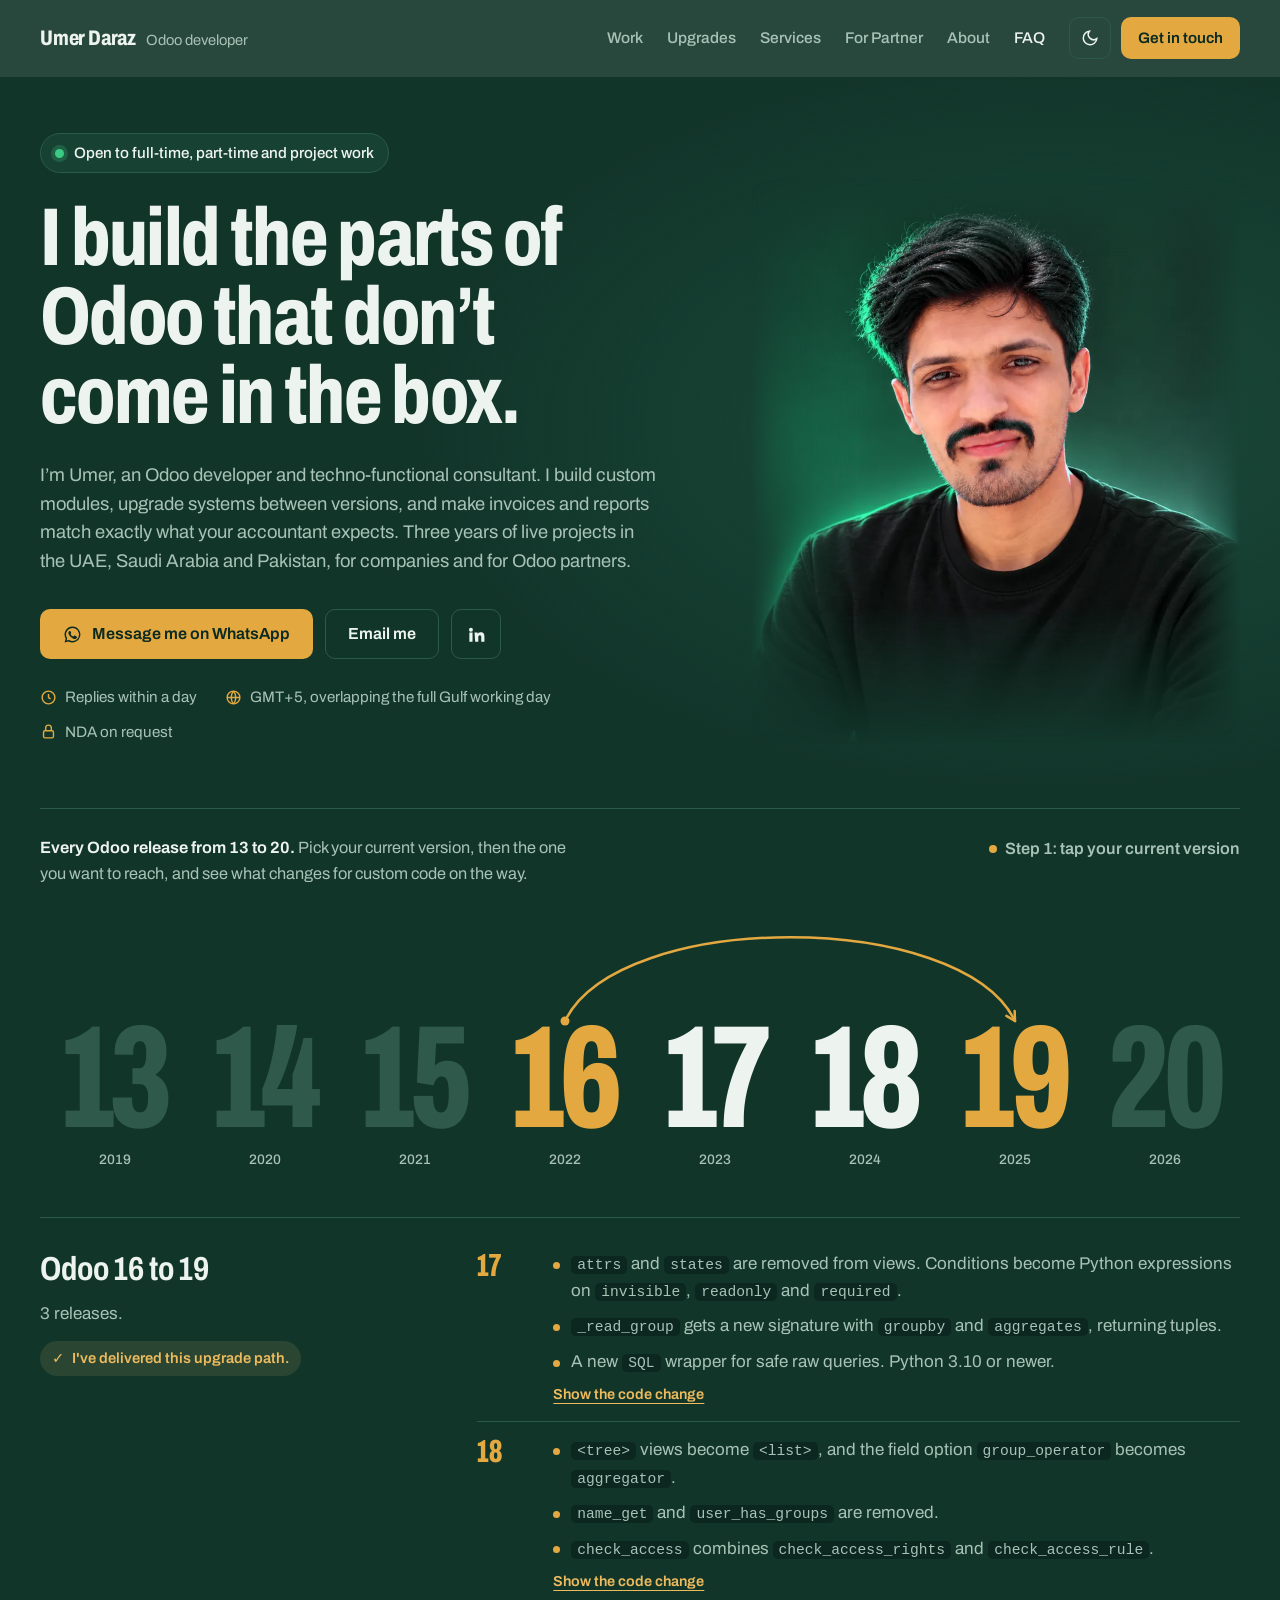
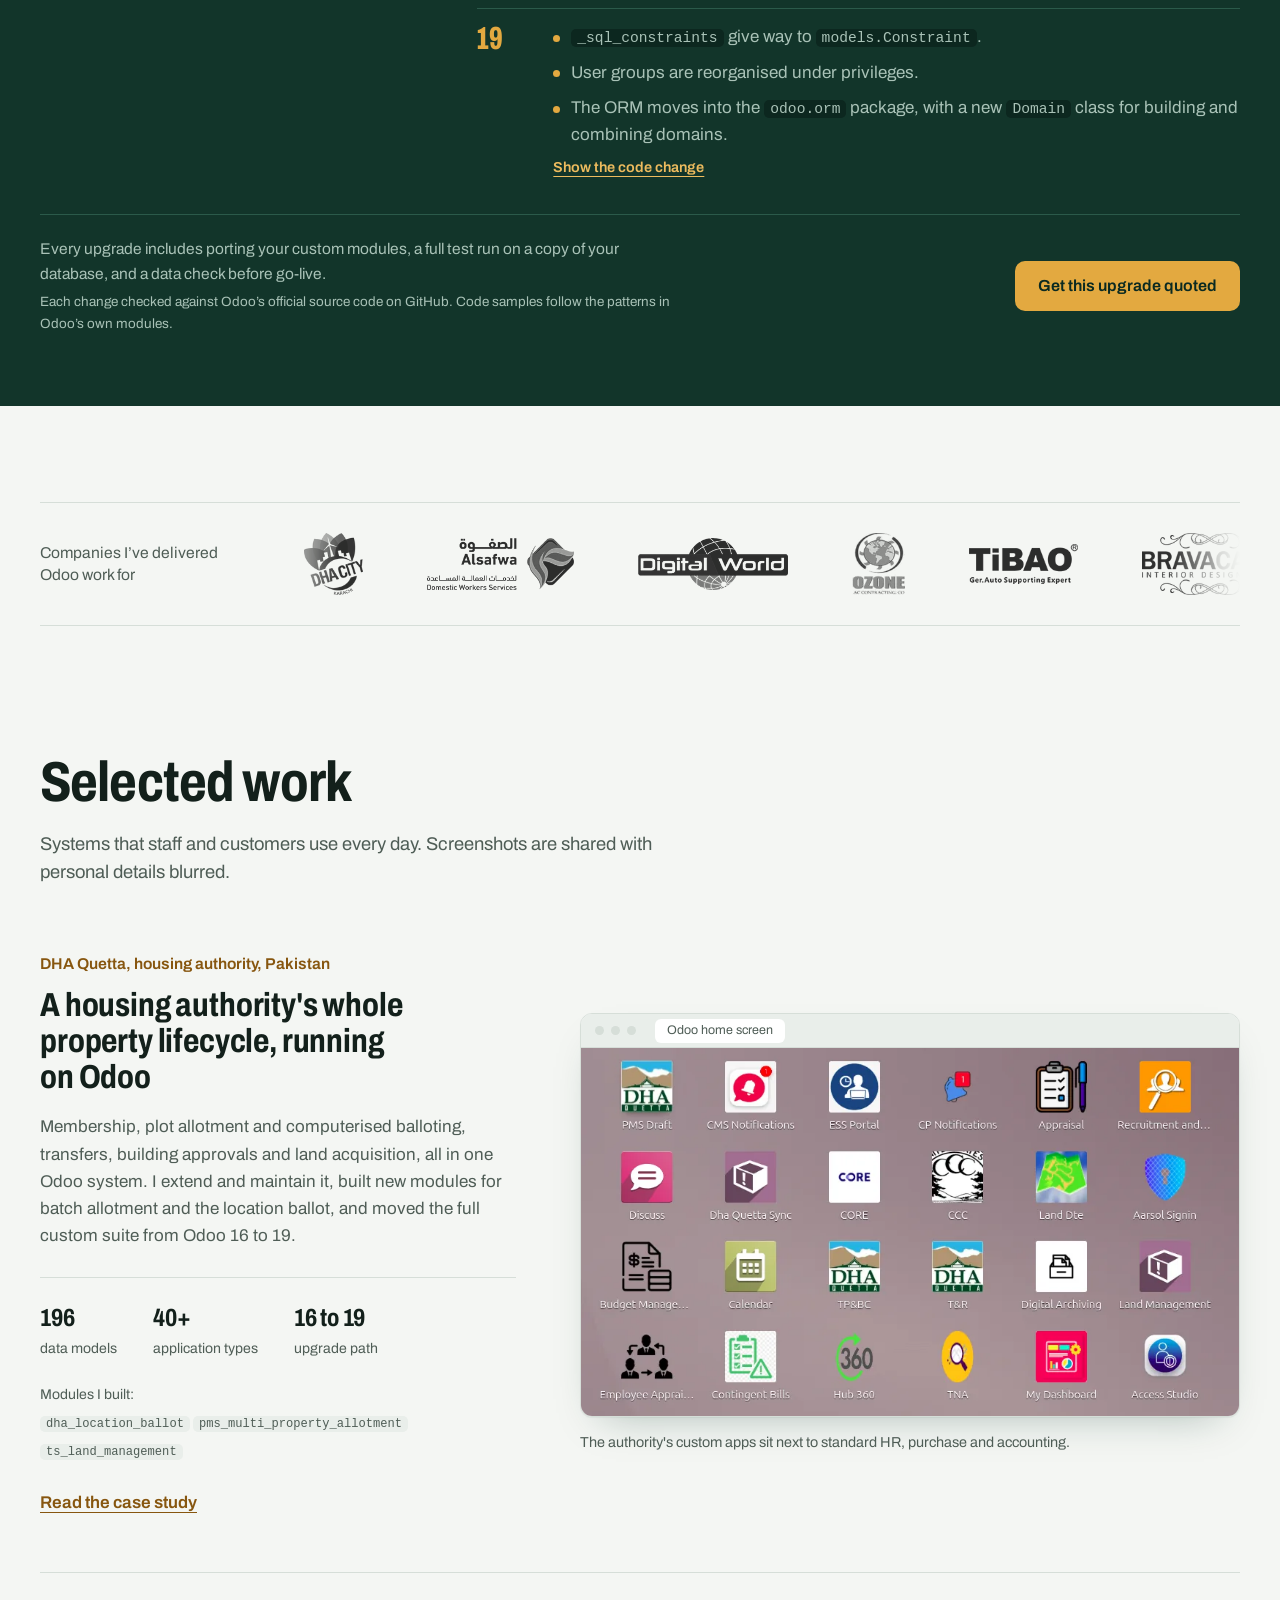
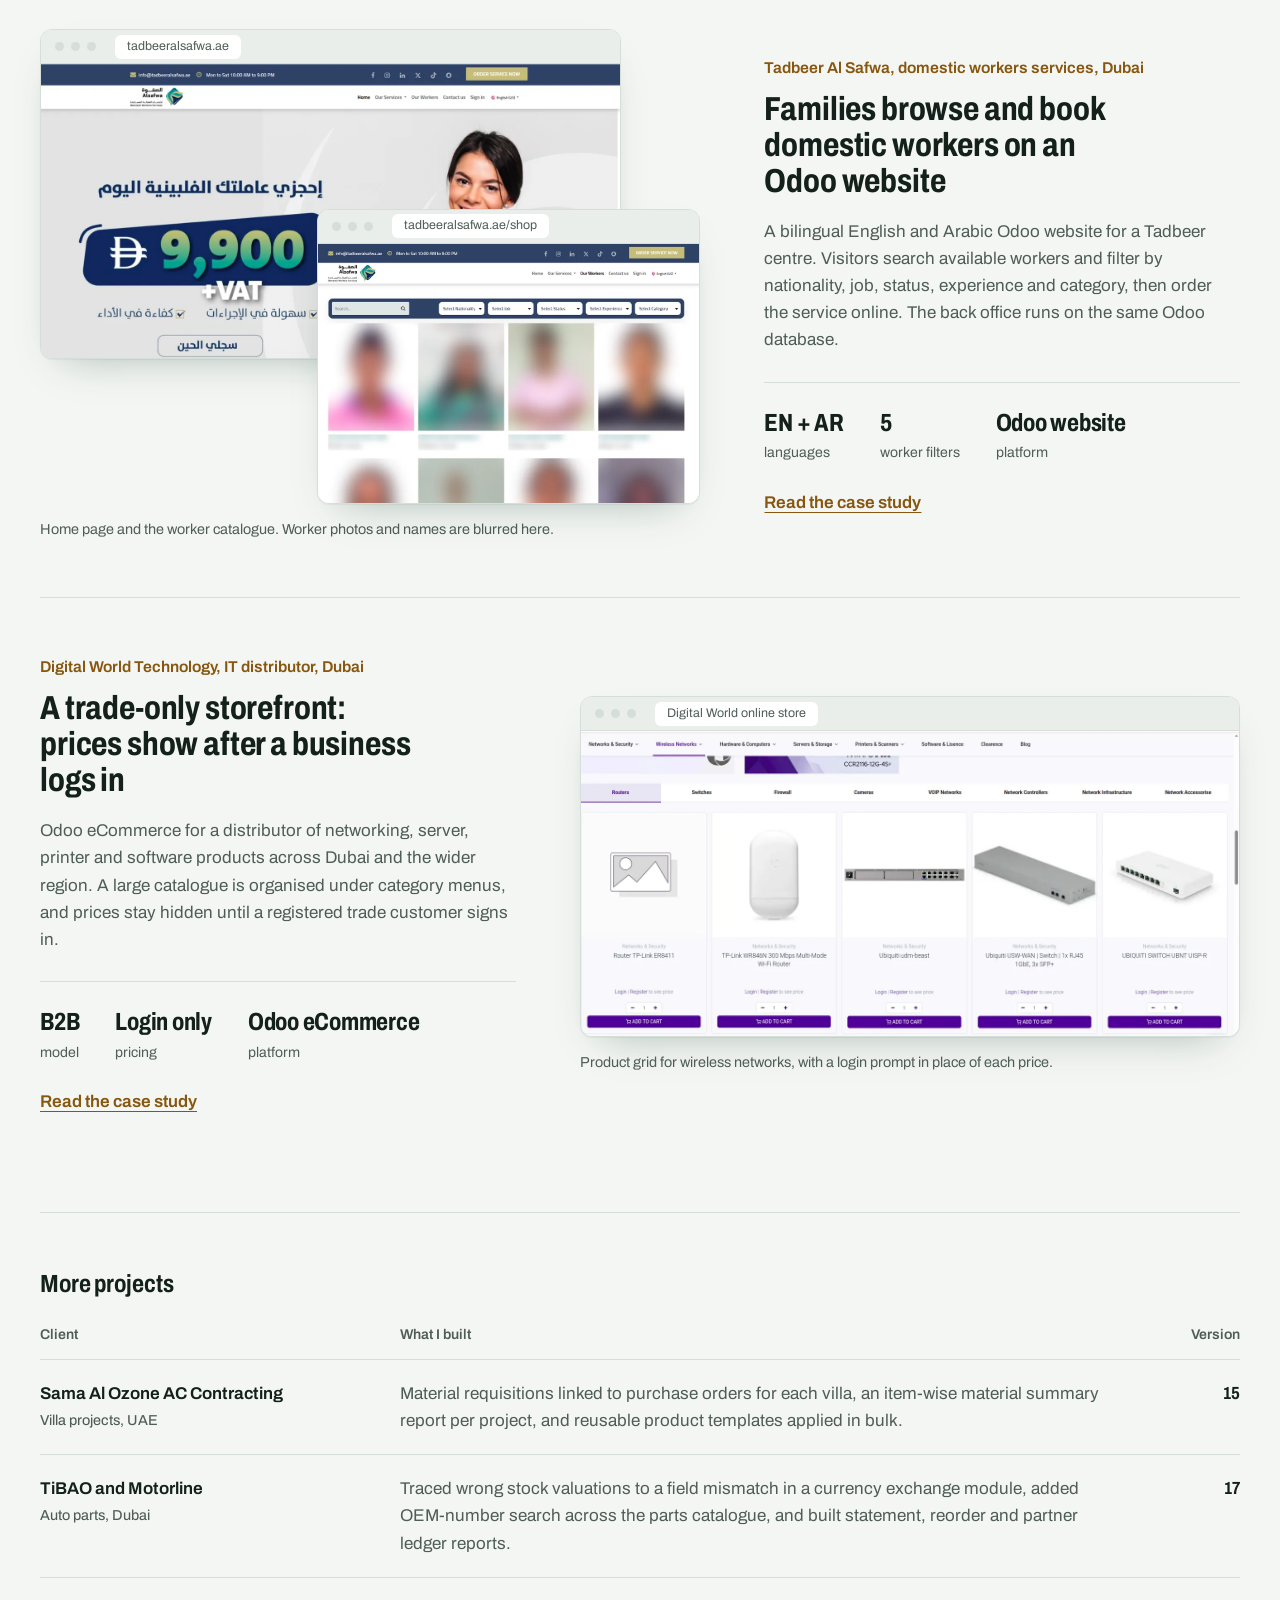
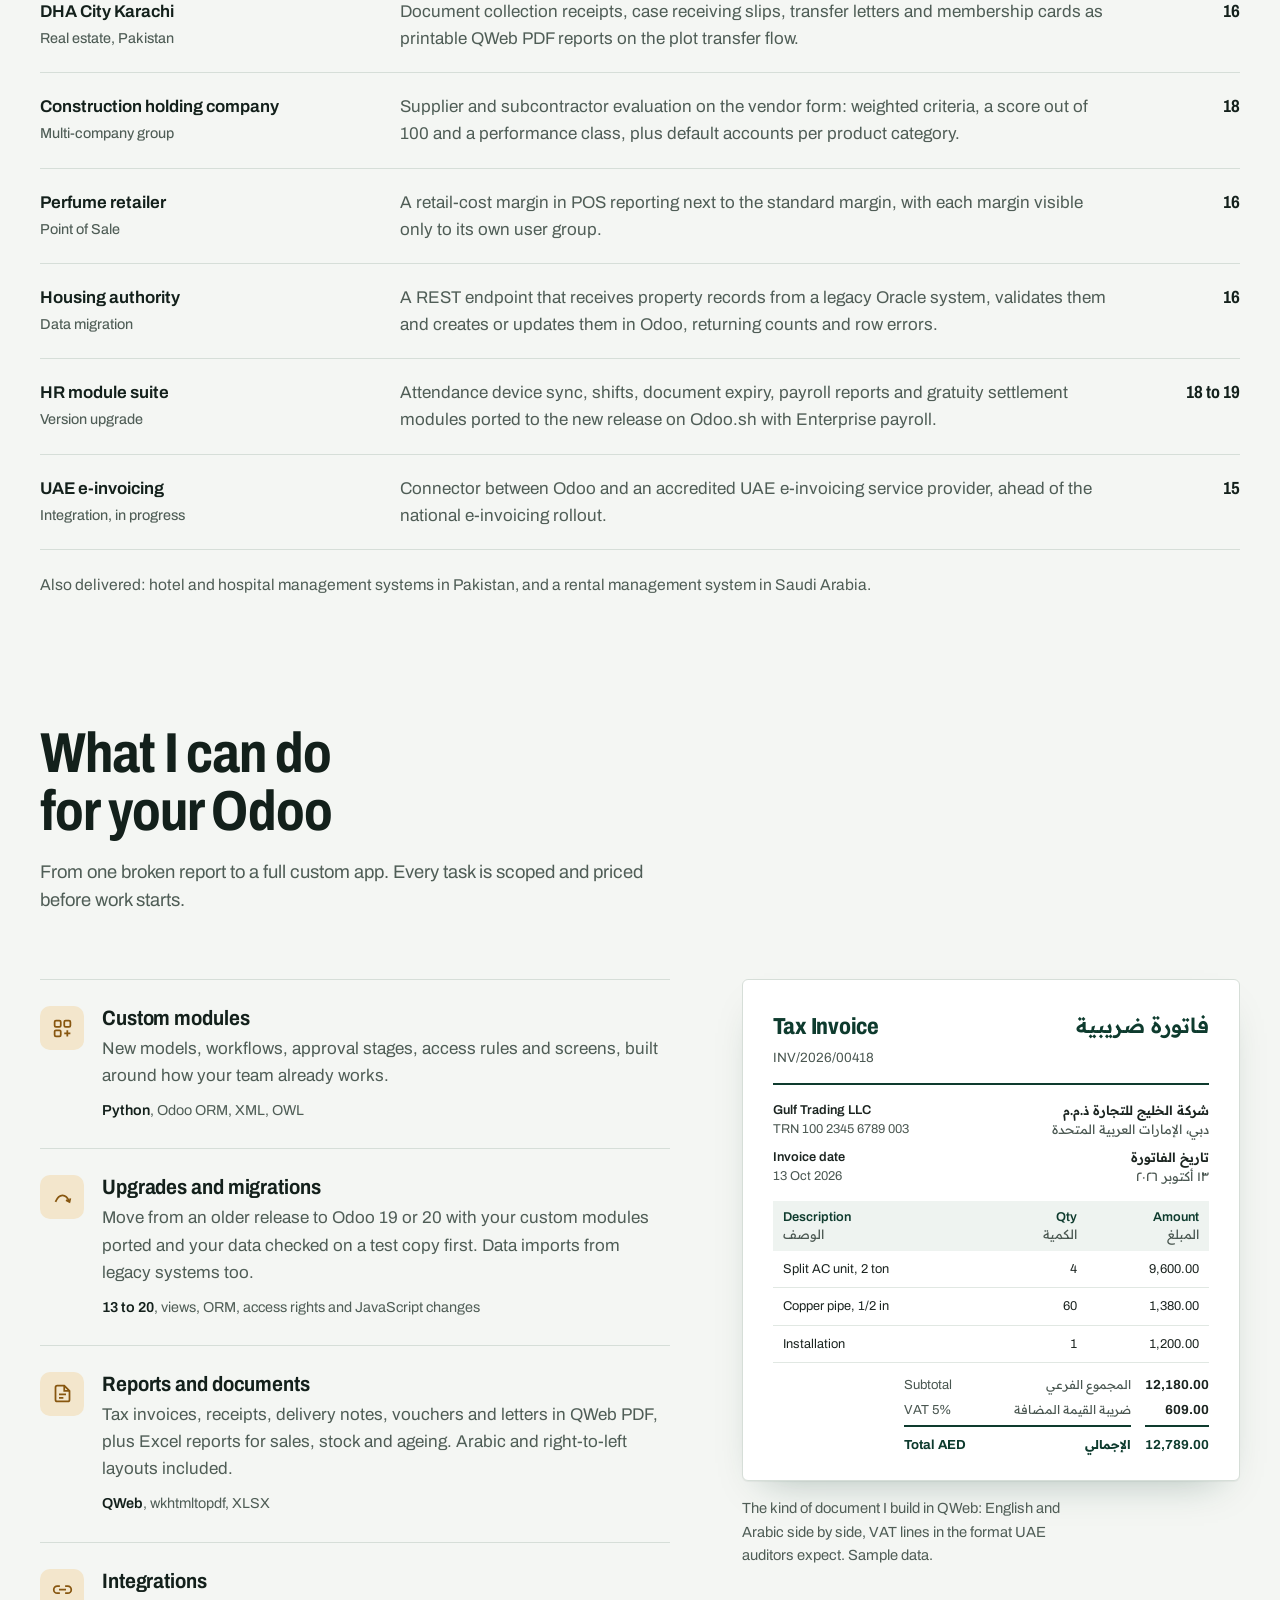
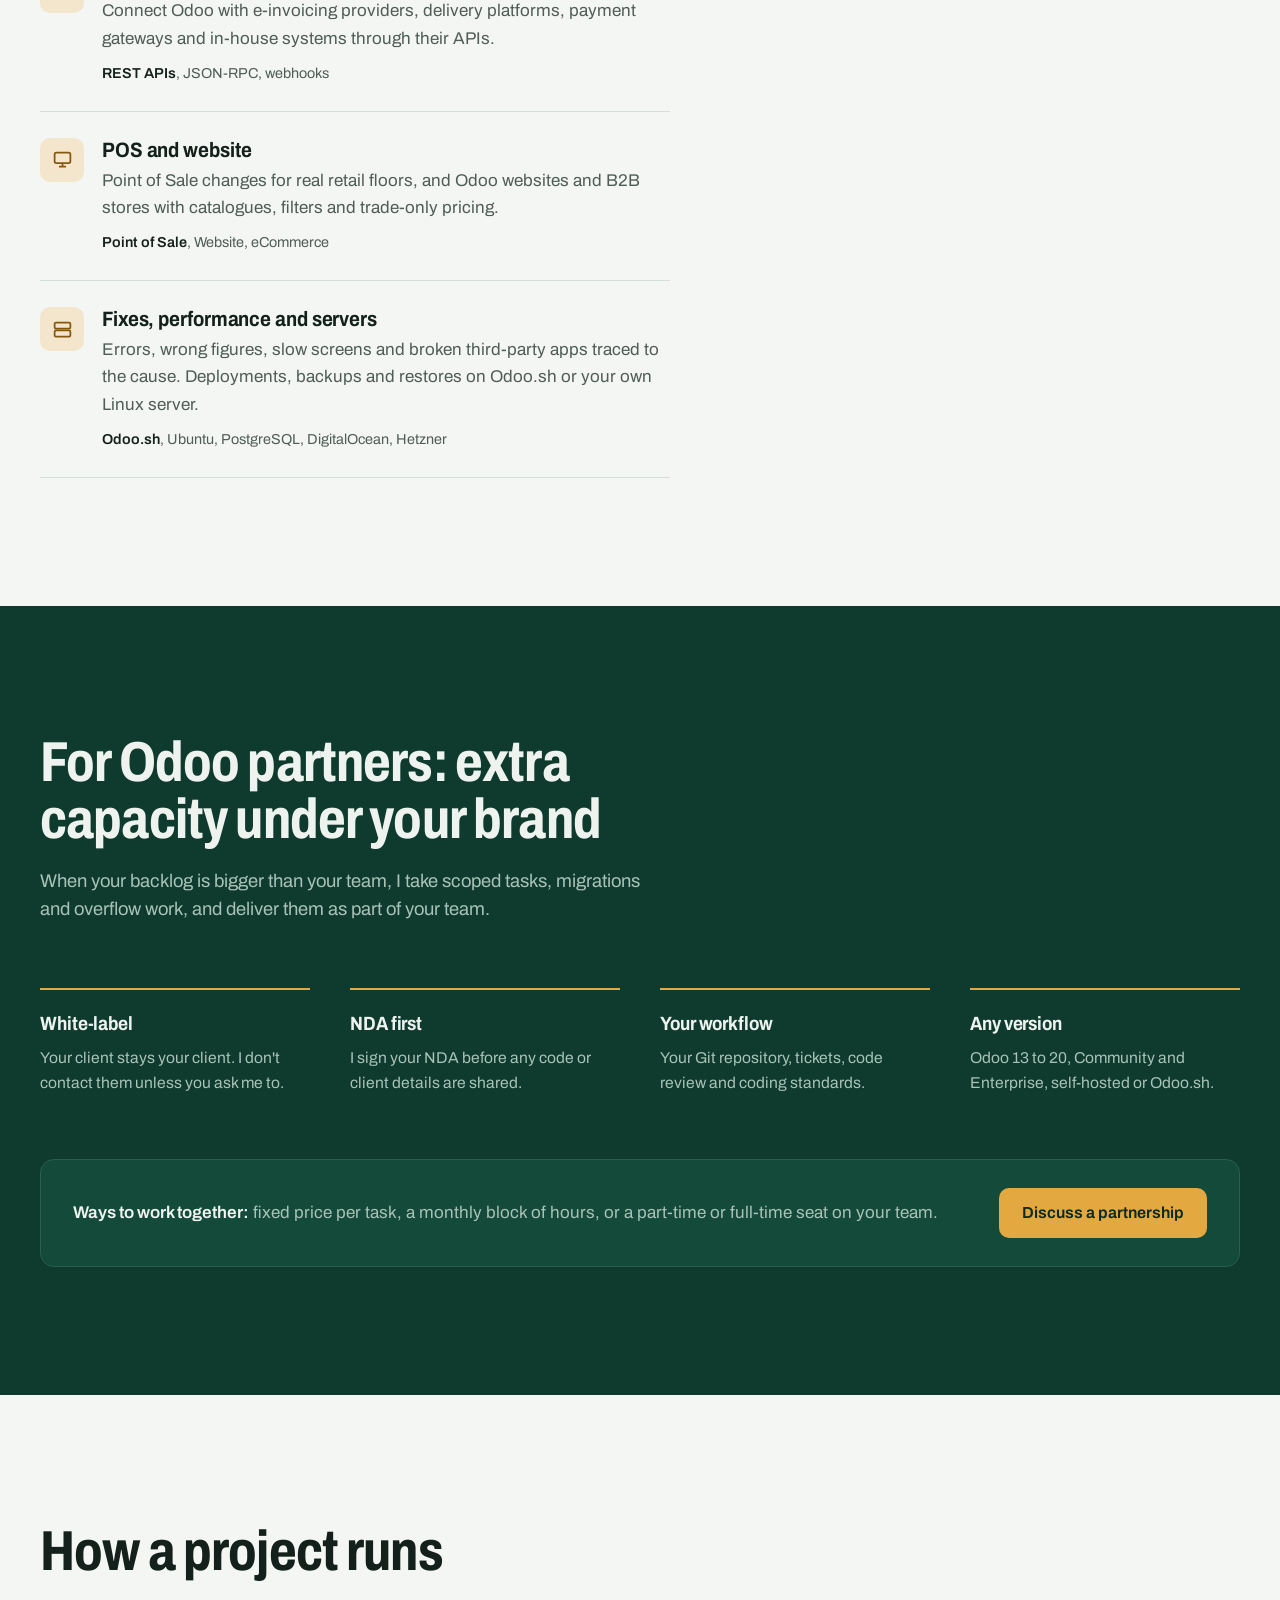
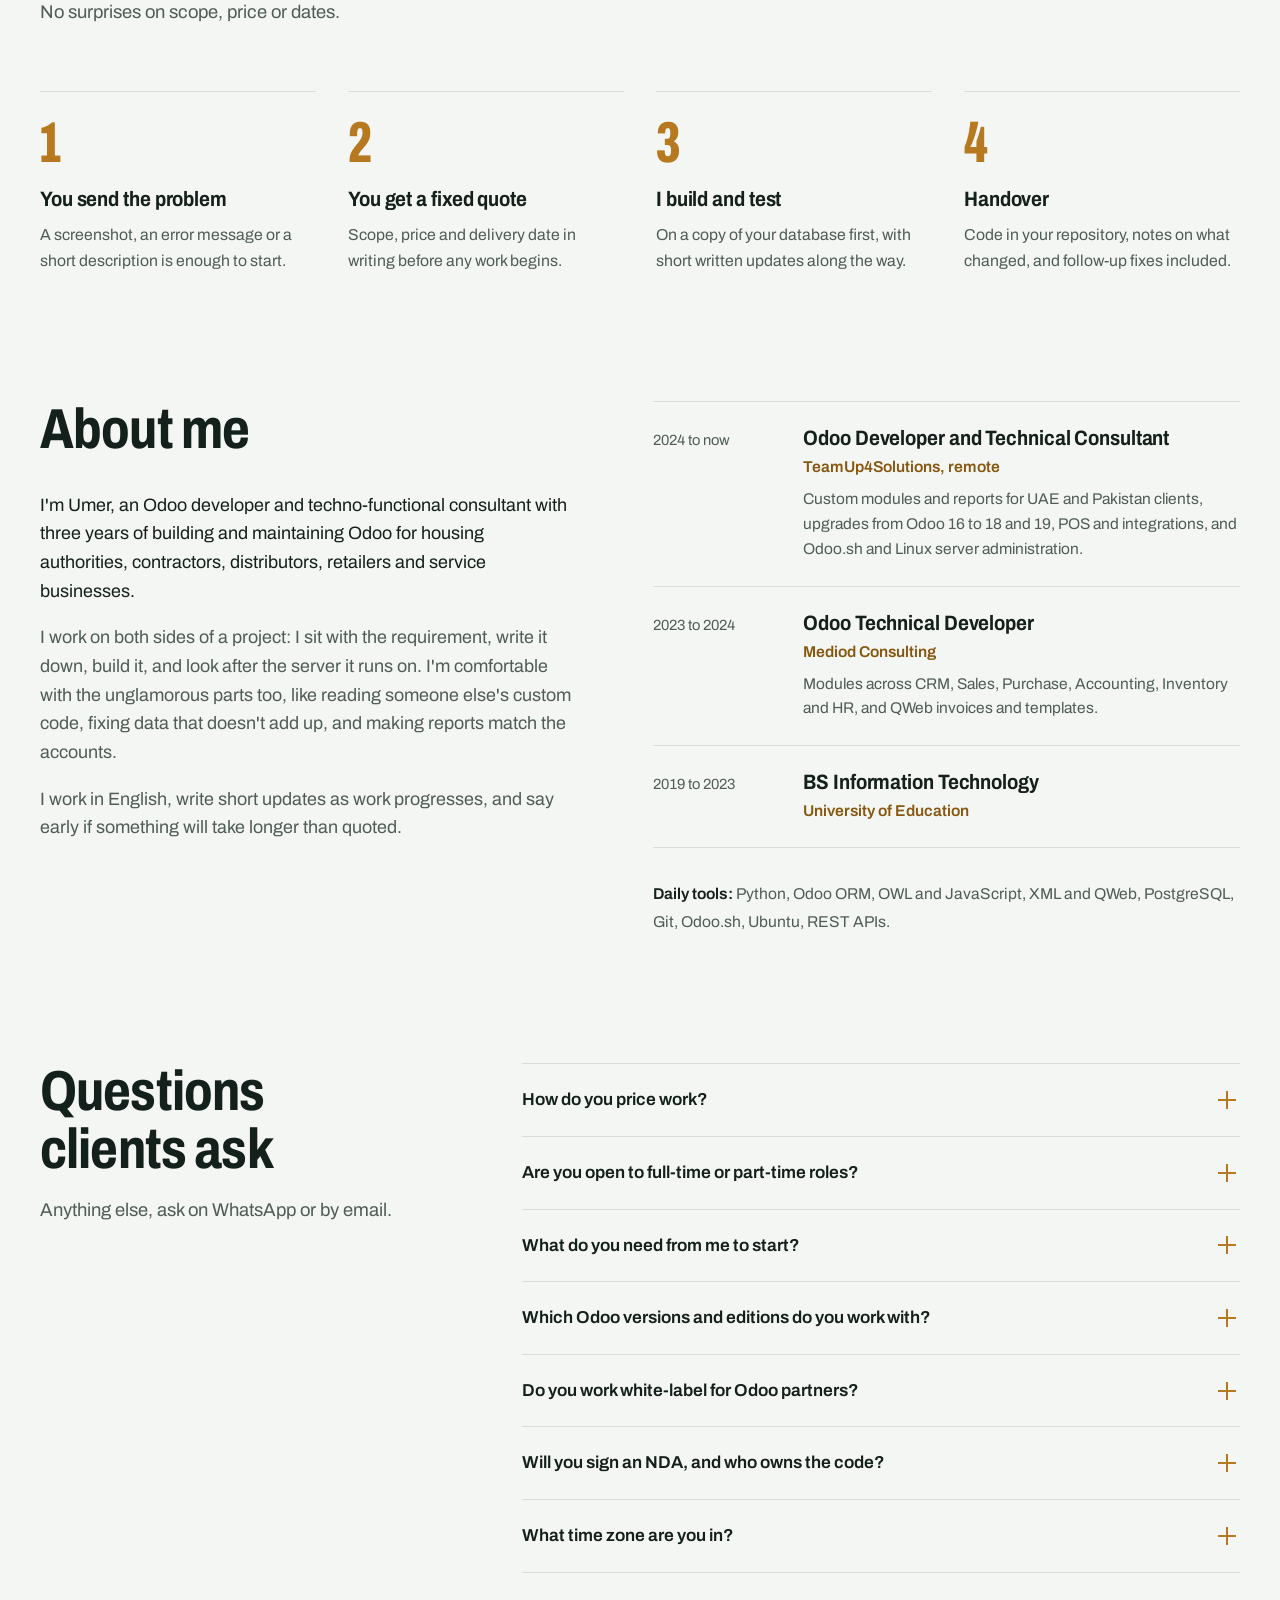
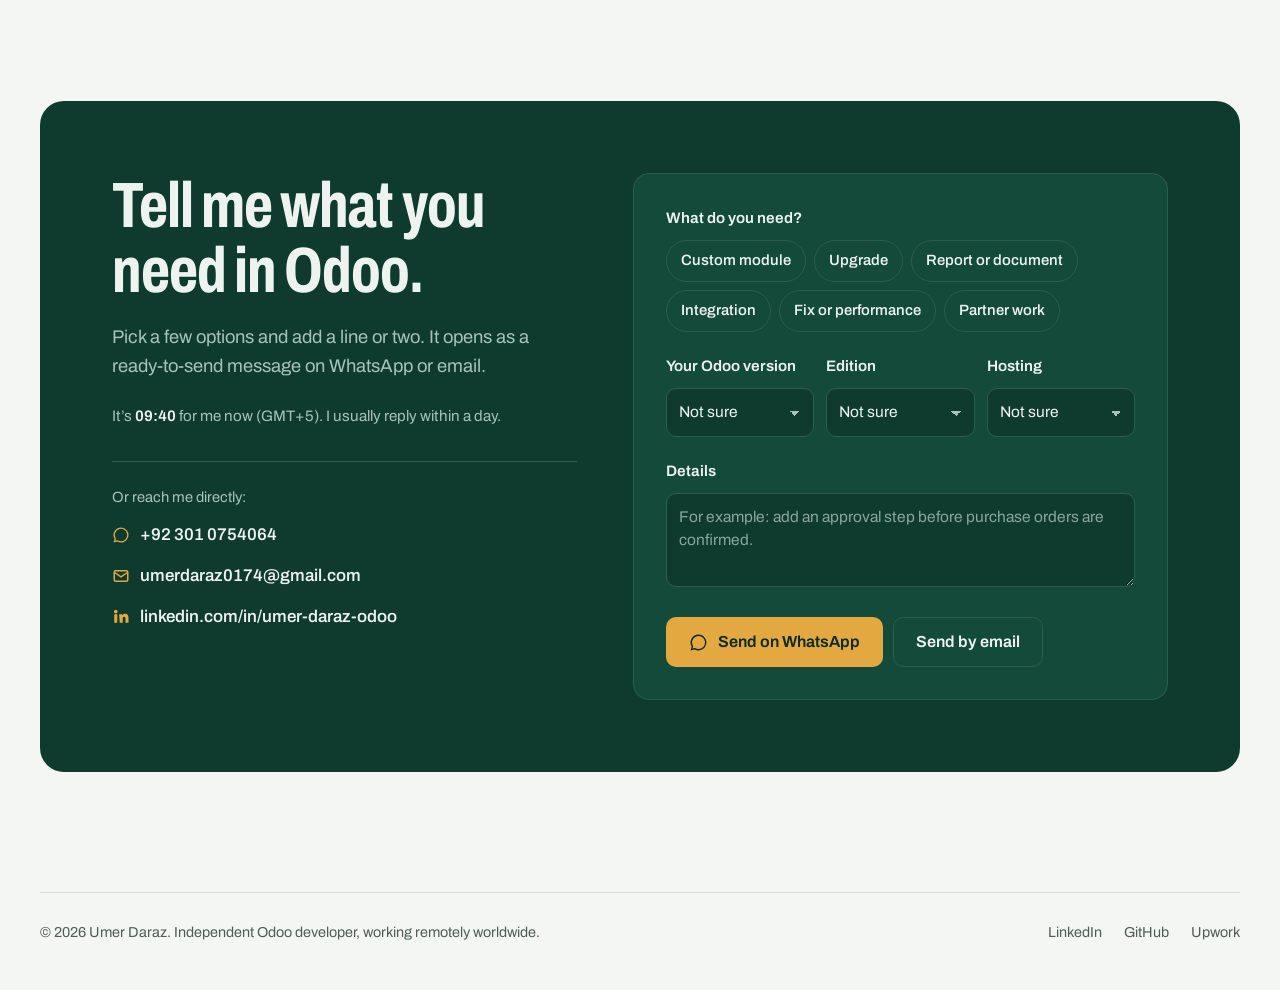
==== commit d668e433: "Portfolio final" ====
--- a/index.html
+++ b/index.html
@@ -1,229 +1,44 @@
 <!doctype html>
-<html lang="en">
+<html lang="en" dir="ltr">
 <head>
 <meta charset="utf-8">
 <meta name="viewport" content="width=device-width, initial-scale=1, viewport-fit=cover">
-<title>Odoo Techno-Functional Consultant | Umer Daraz</title>
-<meta name="description" content="Remote Odoo techno-functional consultant. Custom module development, Odoo 13–20 upgrades, integrations, websites and Odoo.sh. Full-time or per project.">
+<title>Umer Daraz | Odoo Developer for Custom Modules, Upgrades and Reports (Odoo 13–20)</title>
+<meta name="description" content="Odoo developer and techno-functional consultant. Custom modules, upgrades across Odoo 13 to 20, QWeb and Arabic invoice reports, POS, website and integrations for businesses and Odoo partners in the UAE, Saudi Arabia and worldwide.">
+<link rel="canonical" href="https://devbyumer.com/">
 <meta name="author" content="Umer Daraz">
+<link rel="me" href="https://www.linkedin.com/in/umer-daraz-odoo">
+<link rel="me" href="https://github.com/umerdaraz-dev">
 <meta name="robots" content="index, follow, max-image-preview:large">
-<link rel="canonical" href="https://devbyumer.com/">
-<meta property="og:type" content="profile">
+<meta property="og:type" content="website">
 <meta property="og:site_name" content="Umer Daraz">
 <meta property="og:locale" content="en_US">
-<meta property="og:title" content="Odoo Techno-Functional Consultant | Umer Daraz">
-<meta property="og:description" content="Custom Odoo modules, upgrades to Odoo 19 and 20, integrations and websites. From requirements to go-live, for businesses and Odoo partners worldwide.">
+<meta property="og:title" content="Umer Daraz | Odoo developer and techno-functional consultant">
+<meta property="og:description" content="Custom modules, upgrades across Odoo 13 to 20, reports and integrations. Available full-time, part-time or per project.">
 <meta property="og:url" content="https://devbyumer.com/">
-<meta property="og:image" content="https://devbyumer.com/assets/img/og-image.png">
+<meta property="og:image" content="https://devbyumer.com/og-image.jpg">
+<meta property="og:image:alt" content="Umer Daraz, Odoo developer. Odoo versions 13 to 20.">
 <meta property="og:image:width" content="1200">
 <meta property="og:image:height" content="630">
-<meta property="og:image:alt" content="Umer Daraz, Odoo Techno-Functional Consultant">
-<meta property="profile:first_name" content="Umer">
-<meta property="profile:last_name" content="Daraz">
 <meta name="twitter:card" content="summary_large_image">
-<meta name="twitter:title" content="Odoo Techno-Functional Consultant | Umer Daraz">
-<meta name="twitter:description" content="Custom Odoo modules, upgrades to Odoo 19 and 20, integrations and websites. From requirements to go-live, for businesses and Odoo partners worldwide.">
-<meta name="twitter:image" content="https://devbyumer.com/assets/img/og-image.png">
-<meta name="theme-color" content="#FFFFFF" media="(prefers-color-scheme: light)">
-<meta name="theme-color" content="#16141A" media="(prefers-color-scheme: dark)">
-<link rel="icon" href="assets/img/favicon.svg" type="image/svg+xml">
-<link rel="icon" href="assets/img/favicon-32.png" sizes="32x32" type="image/png">
-<link rel="apple-touch-icon" href="assets/img/apple-touch-icon.png">
+<meta name="theme-color" content="#12352A">
+<link rel="icon" href="data:image/svg+xml,%3Csvg xmlns='http://www.w3.org/2000/svg' viewBox='0 0 64 64'%3E%3Crect width='64' height='64' rx='14' fill='%230E3B2E'/%3E%3Cpath d='M14 44c6-22 30-22 36 0' fill='none' stroke='%23E3A940' stroke-width='5' stroke-linecap='round'/%3E%3Ccircle cx='14' cy='44' r='5' fill='%23F4F6F3'/%3E%3Ccircle cx='50' cy='44' r='5' fill='%23F4F6F3'/%3E%3C/svg%3E">
 <script type="application/ld+json">
-{
- "@context": "https://schema.org",
- "@graph": [
-  {
-   "@type": "WebSite",
-   "@id": "https://devbyumer.com/#website",
-   "url": "https://devbyumer.com/",
-   "name": "Umer Daraz",
-   "description": "Remote Odoo techno-functional consultant. Custom module development, Odoo 13–20 upgrades, integrations, websites and Odoo.sh. Full-time or per project.",
-   "inLanguage": "en",
-   "publisher": {
-    "@id": "https://devbyumer.com/#person"
-   }
-  },
-  {
-   "@type": "Person",
-   "@id": "https://devbyumer.com/#person",
-   "name": "Umer Daraz",
-   "url": "https://devbyumer.com/",
-   "image": "https://devbyumer.com/assets/img/umer-daraz-odoo-consultant-1200.jpg",
-   "jobTitle": "Odoo Techno-Functional Consultant",
-   "email": "mailto:umerdaraz0174@gmail.com",
-   "telephone": "+923010754064",
-   "worksFor": {
-    "@type": "Organization",
-    "name": "TeamUp4Solutions"
-   },
-   "alumniOf": {
-    "@type": "CollegeOrUniversity",
-    "name": "University of Education"
-   },
-   "knowsLanguage": "English",
-   "sameAs": [
-    "https://www.linkedin.com/in/umer-daraz-odoo",
-    "https://www.upwork.com/freelancers/~01d0d5648a77e57ea3",
-    "https://github.com/umerdaraz-dev"
-   ],
-   "knowsAbout": [
-    "Odoo",
-    "Odoo ERP",
-    "Odoo development",
-    "Odoo customization",
-    "Odoo module development",
-    "Odoo migration",
-    "Odoo implementation",
-    "Odoo integration",
-    "Odoo website development",
-    "Odoo POS",
-    "Odoo.sh",
-    "Python",
-    "PostgreSQL",
-    "QWeb reports",
-    "Business analysis"
-   ]
-  },
-  {
-   "@type": "ProfessionalService",
-   "@id": "https://devbyumer.com/#service",
-   "name": "Umer Daraz, Odoo Development and Consulting",
-   "url": "https://devbyumer.com/",
-   "image": "https://devbyumer.com/assets/img/og-image.png",
-   "founder": {
-    "@id": "https://devbyumer.com/#person"
-   },
-   "areaServed": "Worldwide",
-   "telephone": "+923010754064",
-   "email": "umerdaraz0174@gmail.com",
-   "hasOfferCatalog": {
-    "@type": "OfferCatalog",
-    "name": "Odoo services",
-    "itemListElement": [
-     {
-      "@type": "Offer",
-      "itemOffered": {
-       "@type": "Service",
-       "name": "Odoo implementation and custom module development"
-      }
-     },
-     {
-      "@type": "Offer",
-      "itemOffered": {
-       "@type": "Service",
-       "name": "Business analysis and functional documentation"
-      }
-     },
-     {
-      "@type": "Offer",
-      "itemOffered": {
-       "@type": "Service",
-       "name": "Odoo migration and version upgrades"
-      }
-     },
-     {
-      "@type": "Offer",
-      "itemOffered": {
-       "@type": "Service",
-       "name": "Odoo website and eCommerce development"
-      }
-     },
-     {
-      "@type": "Offer",
-      "itemOffered": {
-       "@type": "Service",
-       "name": "Odoo API integration"
-      }
-     },
-     {
-      "@type": "Offer",
-      "itemOffered": {
-       "@type": "Service",
-       "name": "Odoo POS customization and QWeb reports"
-      }
-     },
-     {
-      "@type": "Offer",
-      "itemOffered": {
-       "@type": "Service",
-       "name": "Odoo support, performance tuning and hosting"
-      }
-     },
-     {
-      "@type": "Offer",
-      "itemOffered": {
-       "@type": "Service",
-       "name": "White-label Odoo development for partners"
-      }
-     }
-    ]
-   }
-  },
-  {
-   "@type": "FAQPage",
-   "@id": "https://devbyumer.com/#faq",
-   "mainEntity": [
-    {
-     "@type": "Question",
-     "name": "How much does it cost to hire you as an Odoo developer?",
-     "acceptedAnswer": {
-      "@type": "Answer",
-      "text": "Every task gets a fixed price after I've reviewed the requirement, so you know the cost before work starts. Larger projects are split into milestones, and Odoo partners can book a monthly block of hours."
-     }
-    },
-    {
-     "@type": "Question",
-     "name": "Can you upgrade Odoo 16 or older to Odoo 19 or 20?",
-     "acceptedAnswer": {
-      "@type": "Answer",
-      "text": "Yes. I migrate the database and port your custom modules to the new version, then test everything on a copy of your data before go-live."
-     }
-    },
-    {
-     "@type": "Question",
-     "name": "Do you work with Odoo Community, Enterprise and Odoo.sh?",
-     "acceptedAnswer": {
-      "@type": "Answer",
-      "text": "Yes. I work on Odoo 13 to 20, Community and Enterprise, hosted on Odoo.sh or on your own server."
-     }
-    },
-    {
-     "@type": "Question",
-     "name": "Do you build Odoo websites and eCommerce stores?",
-     "acceptedAnswer": {
-      "@type": "Answer",
-      "text": "Yes. I build company websites and online shops on Odoo, connected directly to your sales, stock and invoicing."
-     }
-    },
-    {
-     "@type": "Question",
-     "name": "Are you available full-time, part-time or per project?",
-     "acceptedAnswer": {
-      "@type": "Answer",
-      "text": "All three. I work remotely and adjust my hours to overlap with your time zone."
-     }
-    },
-    {
-     "@type": "Question",
-     "name": "Do you offer white-label Odoo development for partners?",
-     "acceptedAnswer": {
-      "@type": "Answer",
-      "text": "Yes. I work inside your team, tools and standards, and I never contact your client unless you ask me to."
-     }
-    },
-    {
-     "@type": "Question",
-     "name": "Will you sign an NDA, and who owns the code?",
-     "acceptedAnswer": {
-      "@type": "Answer",
-      "text": "I sign your NDA before any technical details are shared. All code is delivered to your repository and belongs to you."
-     }
-    }
-   ]
-  }
- ]
-}
+{"@context":"https://schema.org","@graph":[
+ {"@type":"Person","@id":"https://devbyumer.com/#umer","name":"Umer Daraz","url":"https://devbyumer.com/",
+  "image":"https://devbyumer.com/og-image.jpg","jobTitle":"Odoo Developer and Techno-Functional Consultant",
+  "email":"mailto:umerdaraz0174@gmail.com","telephone":"+923010754064","address":{"@type":"PostalAddress","addressCountry":"PK"},
+  "alumniOf":{"@type":"CollegeOrUniversity","name":"University of Education"},
+  "knowsLanguage":["en","ur"],"worksFor":{"@type":"Organization","name":"TeamUp4Solutions"},
+  "knowsAbout":["Odoo","Odoo development","Odoo migration","Odoo upgrade","Odoo 19","Odoo 20","Odoo custom modules","QWeb reports","Arabic RTL reports","Odoo POS","Odoo eCommerce","UAE e-invoicing","Python","PostgreSQL","OWL","Odoo.sh"],
+  "sameAs":["https://www.linkedin.com/in/umer-daraz-odoo","https://github.com/umerdaraz-dev","https://www.upwork.com/freelancers/~01d0d5648a77e57ea3"]},
+ {"@type":"ProfessionalService","@id":"https://devbyumer.com/#service","name":"Umer Daraz, Odoo development","url":"https://devbyumer.com/",
+  "provider":{"@id":"https://devbyumer.com/#umer"},"image":"https://devbyumer.com/og-image.jpg","availableLanguage":["English"],
+  "areaServed":["United Arab Emirates","Saudi Arabia","Qatar","Oman","Bahrain","Kuwait","Pakistan","Europe","Worldwide"],
+  "serviceType":["Odoo custom module development","Odoo version upgrade and migration","Odoo QWeb and Excel reports","Odoo integrations","Odoo POS customisation","Odoo website and eCommerce","Odoo server administration"]},
+ {"@type":"WebSite","@id":"https://devbyumer.com/#site","url":"https://devbyumer.com/","name":"Umer Daraz","inLanguage":"en"},
+ {"@type":"FAQPage","@id":"https://devbyumer.com/#faq","mainEntity":[{"@type": "Question", "name": "How do you price work?", "acceptedAnswer": {"@type": "Answer", "text": "Each task gets a fixed price once I've seen the requirement. Larger projects are split into milestones, and partners can book a monthly block of hours. Quotes are free."}}, {"@type": "Question", "name": "Are you open to full-time or part-time roles?", "acceptedAnswer": {"@type": "Answer", "text": "Yes. I take full-time, part-time and project-based work, fully remote."}}, {"@type": "Question", "name": "What do you need from me to start?", "acceptedAnswer": {"@type": "Answer", "text": "Your Odoo version and edition, a description or screenshot of what you need, and access to a test copy of your database. I don't need your live system to get started."}}, {"@type": "Question", "name": "Which Odoo versions and editions do you work with?", "acceptedAnswer": {"@type": "Answer", "text": "Odoo 13 to 20, Community and Enterprise, self-hosted or on Odoo.sh. Most of my delivered work is on 15 to 19, and I take Odoo 20 projects now. Odoo Online doesn’t allow custom code, so there I help with configuration and Studio only."}}, {"@type": "Question", "name": "Do you work white-label for Odoo partners?", "acceptedAnswer": {"@type": "Answer", "text": "Yes. I work inside your team and processes, and I don't contact your client unless you ask me to."}}, {"@type": "Question", "name": "Will you sign an NDA, and who owns the code?", "acceptedAnswer": {"@type": "Answer", "text": "Yes, I sign before any details are shared. You own everything I build, and it's delivered to your repository."}}, {"@type": "Question", "name": "What time zone are you in?", "acceptedAnswer": {"@type": "Answer", "text": "GMT+5. That covers the full working day in the UAE and Saudi Arabia, mornings in Europe, and calls with the Americas by arrangement."}}]}
+]}
 </script>
 <script>
   document.documentElement.classList.add('js');
@@ -231,395 +46,990 @@
 </script>
 <link rel="preconnect" href="https://fonts.googleapis.com">
 <link rel="preconnect" href="https://fonts.gstatic.com" crossorigin>
-<link href="https://fonts.googleapis.com/css2?family=Hanken+Grotesk:wght@400;500;600;700;800&family=IBM+Plex+Mono:wght@400;500&display=swap" rel="stylesheet">
-<link rel="stylesheet" href="assets/css/style.css">
+<link rel="stylesheet" href="https://fonts.googleapis.com/css2?family=Archivo:wdth,wght@62..125,400..800&display=swap">
+<link rel="stylesheet" href="https://fonts.googleapis.com/css2?family=Readex+Pro:wght@400;600&amp;display=swap&amp;text=%D8%8C%D8%A3%D8%A5%D8%A7%D8%A8%D8%A9%D8%AA%D8%AC%D8%AD%D8%AE%D8%AF%D8%B0%D8%B1%D8%B4%D8%B5%D8%B6%D8%B9%D8%BA%D9%81%D9%82%D9%83%D9%84%D9%85%D9%88%D9%8A%D9%A0%D9%A1%D9%A2%D9%A3%D9%A6">
+<style>
+:root{
+  --paper:#F4F6F3; --surface:#FFFFFF; --sunk:#E9EEEA; --line:#D6DED8; --ink:#13201B; --muted:#4F5D56;
+  --brand:#0E3B2E; --brand-hover:#0A2E24; --on-brand:#FFFFFF;
+  --amber:#B7791F; --amber-soft:#F3E6CC; --amber-text:#87560F; --live:#1F9D61; --faded:#B9C6BF;
+  --band:#0E3B2E; --band-2:#134A3A; --band-line:#2C5E4E; --band-ink:#EEF3F0; --band-muted:#A9C2B7; --band-accent:#E3A940;
+  --stroke:#9FB3AA;
+  --shadow:0 1px 1px rgba(14,59,46,.05), 0 18px 40px -22px rgba(14,59,46,.35);
+  --sans:"Archivo", ui-sans-serif, system-ui, -apple-system, "Segoe UI", Roboto, Arial, sans-serif;
+  --arabic:"Readex Pro", "Noto Sans Arabic", "Geeza Pro", Tahoma, sans-serif;
+  --mono:ui-monospace, "SFMono-Regular", Menlo, Consolas, monospace;
+  color-scheme:light;
+}
+@media (prefers-color-scheme: dark){
+  :root:not([data-theme="light"]){
+    --paper:#0B2A21; --surface:#0F3429; --sunk:#0D2F25; --line:#22493D; --ink:#E8EFEB; --muted:#A3B8AE;
+    --brand:#E3A940; --brand-hover:#EDBB5E; --on-brand:#0B2A21;
+    --amber:#E3A940; --amber-soft:#2A3D2B; --amber-text:#EDBB5E; --live:#3CCB84; --faded:#2E5446;
+    --band:#123F32; --band-2:#174B3C; --band-line:#2F6150; --stroke:#3F6A5C;
+    --shadow:0 1px 1px rgba(0,0,0,.2), 0 18px 40px -22px rgba(0,0,0,.7);
+    color-scheme:dark;
+  }
+}
+:root[data-theme="dark"]{
+  --paper:#0B2A21; --surface:#0F3429; --sunk:#0D2F25; --line:#22493D; --ink:#E8EFEB; --muted:#A3B8AE;
+  --brand:#E3A940; --brand-hover:#EDBB5E; --on-brand:#0B2A21;
+  --amber:#E3A940; --amber-soft:#2A3D2B; --amber-text:#EDBB5E; --live:#3CCB84; --faded:#2E5446;
+  --band:#123F32; --band-2:#174B3C; --band-line:#2F6150; --stroke:#3F6A5C;
+  --shadow:0 1px 1px rgba(0,0,0,.2), 0 18px 40px -22px rgba(0,0,0,.7);
+  color-scheme:dark;
+}
+
+*,*::before,*::after{box-sizing:border-box}
+:root{padding-top:env(safe-area-inset-top,0px);padding-bottom:env(safe-area-inset-bottom,0px)}
+html{scroll-behavior:smooth;scroll-padding-top:calc(84px + env(safe-area-inset-top,0px));-webkit-text-size-adjust:100%}
+body{margin:0;background:var(--paper);color:var(--ink);font-family:var(--sans);font-size:1.0625rem;line-height:1.6;-webkit-font-smoothing:antialiased;text-rendering:optimizeLegibility}
+img{max-width:100%;height:auto;display:block}
+a{color:inherit;text-underline-offset:.2em;text-decoration-thickness:1px}
+p{margin:0}
+h1,h2,h3{margin:0;font-stretch:80%;font-weight:720;line-height:1.02;letter-spacing:-.015em}
+h2{font-size:clamp(2.1rem,4.4vw,3.6rem);max-width:18ch;text-wrap:balance}
+h3{font-size:1.3rem;font-stretch:88%;font-weight:680;line-height:1.2;letter-spacing:-.005em}
+code{font-family:var(--mono);font-size:.86em;background:var(--sunk);padding:1px 6px;border-radius:5px;white-space:nowrap;direction:ltr;unicode-bidi:isolate}
+:focus-visible{outline:3px solid var(--amber);outline-offset:3px;border-radius:4px}
+.wrap{width:min(1200px,100% - 48px);margin-inline:auto}
+.lede{color:var(--muted);font-size:1.15rem;line-height:1.55;max-width:56ch}
+.sr{position:absolute;width:1px;height:1px;overflow:hidden;clip:rect(0 0 0 0);white-space:nowrap}
+.ltr{direction:ltr;unicode-bidi:isolate}
+
+/* Arabic page */
+html[lang="ar"] body{font-family:var(--arabic);line-height:1.8}
+html[lang="ar"] h1,html[lang="ar"] h2,html[lang="ar"] h3{font-family:var(--arabic);letter-spacing:0;line-height:1.3;font-weight:650}
+html[lang="ar"] .hero h1{font-size:clamp(2.3rem,5vw,4.3rem);line-height:1.25;font-weight:700;max-width:17ch}
+html[lang="ar"] .contact-card h2{line-height:1.25}
+html[lang="ar"] .lede{line-height:1.85}
+html[lang="ar"] .brand b{font-family:var(--arabic);font-weight:700}
+html[lang="ar"] .figures dd,html[lang="ar"] .proj td:last-child{font-family:var(--sans)}
+html[lang="ar"] .figures dd:lang(ar){font-family:var(--arabic);font-weight:650;font-size:1.25rem}
+
+/* buttons */
+.btn{display:inline-flex;align-items:center;gap:10px;min-height:50px;padding:0 22px;border-radius:10px;font:inherit;font-weight:620;font-size:1rem;text-decoration:none;border:1.5px solid transparent;cursor:pointer;transition:background-color .15s,border-color .15s,color .15s;line-height:1.25}
+.btn svg{width:19px;height:19px;flex:none}
+.btn-primary{background:var(--brand);color:var(--on-brand)}
+.btn-primary:hover{background:var(--brand-hover)}
+.btn-line{background:transparent;color:var(--ink);border-color:var(--line)}
+.btn-line:hover{border-color:var(--ink)}
+.btn-square{padding:0;width:50px;justify-content:center}
+.textlink{background:none;border:0;padding:0;font:inherit;font-weight:620;color:var(--amber-text);cursor:pointer;text-decoration:underline;text-underline-offset:.25em}
+.textlink:hover{color:var(--ink)}
+
+/* header */
+.skip{position:absolute;inset-inline-start:12px;top:-80px;z-index:50;padding:10px 16px;border-radius:8px;background:var(--brand);color:var(--on-brand);font-weight:600;text-decoration:none}
+.skip:focus{top:12px}
+.top{position:sticky;top:env(safe-area-inset-top,0px);z-index:40;background:#12352A;background:color-mix(in srgb,#12352A 90%,transparent);backdrop-filter:blur(14px) saturate(1.4);-webkit-backdrop-filter:blur(14px) saturate(1.4);border-bottom:1px solid transparent;transition:border-color .2s}
+.top.scrolled{border-bottom-color:var(--line)}
+.nav{display:flex;align-items:center;gap:24px;height:76px}
+.brand{display:flex;align-items:baseline;gap:10px;text-decoration:none;white-space:nowrap}
+.brand b{font-stretch:78%;font-weight:760;font-size:1.32rem;letter-spacing:-.01em}
+.brand span{color:var(--muted);font-size:.92rem}
+.nav nav{margin-inline-start:auto}
+.links{display:flex;gap:24px;list-style:none;margin:0;padding:0}
+.links a{text-decoration:none;color:var(--muted);font-weight:520;font-size:.97rem}
+.links a:hover,.links a[aria-current="true"]{color:var(--ink)}
+.nav-end{display:flex;align-items:center;gap:10px}
+.nav-end .btn{min-height:42px;padding:0 16px;font-size:.95rem}
+.lang{display:inline-grid;place-items:center;height:42px;padding:0 12px;border-radius:10px;border:1.5px solid var(--line);text-decoration:none;font-weight:600;font-size:.95rem}
+.lang:hover{border-color:var(--ink)}
+.lang:lang(ar){font-family:var(--arabic);font-size:1rem}
+.lang:lang(en){font-family:var(--sans)}
+.mode{width:42px;height:42px;border-radius:10px;border:1.5px solid var(--line);background:transparent;color:var(--ink);display:grid;place-items:center;cursor:pointer}
+.mode svg{width:18px;height:18px}
+.mode .sun{display:none}
+:root[data-theme="dark"] .mode .sun{display:block}
+:root[data-theme="dark"] .mode .moon{display:none}
+@media (prefers-color-scheme: dark){
+  :root:not([data-theme="light"]) .mode .sun{display:block}
+  :root:not([data-theme="light"]) .mode .moon{display:none}
+}
+@media (max-width:1060px){.links{display:none}.nav-end{margin-inline-start:auto}}
+@media (max-width:560px){.brand span{display:none}.nav-end .btn{display:none}}
+
+/* dark zone: header + hero */
+.dz{--hero:#12352A;--paper:#12352A;--surface:#174133;--sunk:#0C271F;--line:#2B5A4A;--ink:#EDF3EF;--muted:#A9C2B7;
+  --brand:#E3A940;--brand-hover:#EDBB5E;--on-brand:#0B2A21;--amber:#E3A940;--amber-soft:#2A4632;--amber-text:#EDBB5E;
+  --live:#3CCB84;--faded:#2F5A4B;--stroke:#4C7A6A;color:var(--ink);color-scheme:dark}
+/* hero */
+.hero{padding:56px 0 72px;background:radial-gradient(900px 520px at 82% 18%,#1A4A3A 0%,transparent 70%),#12352A;overflow:hidden}
+.hero-grid{display:grid;grid-template-columns:minmax(0,1.3fr) minmax(0,.95fr);gap:40px;align-items:center}
+.status{display:inline-flex;align-items:center;gap:10px;font-size:.95rem;font-weight:520;color:var(--ink);padding:7px 14px;border-radius:999px;background:var(--surface);border:1px solid var(--line)}
+.status i{width:9px;height:9px;border-radius:50%;background:var(--live);box-shadow:0 0 0 4px color-mix(in srgb,var(--live) 22%,transparent)}
+.hero h1{margin-top:26px;font-size:clamp(2.75rem,6.4vw,5.6rem);font-stretch:74%;font-weight:760;line-height:.96;letter-spacing:-.02em;max-width:15ch;text-wrap:balance}
+.hero .lede{margin-top:26px}
+.ctas{display:flex;flex-wrap:wrap;gap:12px;margin-top:34px}
+.assure{display:flex;flex-wrap:wrap;gap:10px 28px;margin:26px 0 0;padding:0;list-style:none;color:var(--muted);font-size:.95rem}
+.assure li{display:flex;align-items:center;gap:8px}
+.assure svg{width:17px;height:17px;color:var(--amber);flex:none}
+.portrait{margin:0;position:relative;align-self:stretch;display:flex;flex-direction:column;justify-content:flex-end}
+.portrait img{width:100%;max-width:520px;margin-inline-start:auto;aspect-ratio:800/922;object-fit:cover;-webkit-mask-image:linear-gradient(to right,transparent 0,#000 22%,#000 90%,transparent 100%),linear-gradient(to bottom,transparent 0,#000 14%,#000 76%,transparent 100%);-webkit-mask-composite:source-in;mask-image:linear-gradient(to right,transparent 0,#000 22%,#000 90%,transparent 100%),linear-gradient(to bottom,transparent 0,#000 14%,#000 76%,transparent 100%);mask-composite:intersect}
+.portrait figcaption{position:absolute;inset-inline-end:0;bottom:6%;max-width:250px;padding:12px 16px;border-radius:12px;background:rgba(12,39,31,.78);backdrop-filter:blur(8px);-webkit-backdrop-filter:blur(8px);border:1px solid var(--line);font-size:.86rem;color:var(--muted);line-height:1.45}
+.portrait figcaption b{display:block;color:var(--ink);font-weight:650;font-size:.95rem}
+
+/* upgrade explorer: the one loud element */
+.rail{margin-top:64px;border-top:1px solid var(--line);padding-top:26px}
+.rail-head{display:flex;flex-wrap:wrap;justify-content:space-between;gap:10px 32px;align-items:baseline}
+.rail-head p{font-size:1.02rem;color:var(--muted);max-width:60ch}
+.rail-head p strong{color:var(--ink);font-weight:650}
+.hint{display:inline-flex;align-items:center;gap:8px;font-size:.92rem;font-weight:600;color:var(--amber-text)}
+.hint::before{content:"";width:8px;height:8px;border-radius:50%;background:var(--amber)}
+.rail-stage{position:relative;padding-top:clamp(64px,10vw,140px);direction:ltr}
+.arcs{position:absolute;inset:0 0 auto 0;width:100%;height:100%;overflow:visible;pointer-events:none}
+.arcs path.arc{fill:none;stroke:var(--amber);stroke-width:2.5;stroke-linecap:round}
+.arcs path.head{fill:none;stroke:var(--amber);stroke-width:2.5;stroke-linecap:round;stroke-linejoin:round}
+.arcs circle{fill:var(--amber)}
+.versions{display:grid;grid-template-columns:repeat(8,1fr);list-style:none;margin:0;padding:0}
+.versions button{all:unset;box-sizing:border-box;display:block;width:100%;text-align:center;cursor:pointer;border-radius:12px;padding:4px 0 8px;font-family:var(--sans);font-stretch:62%;font-weight:800;font-size:clamp(2.6rem,11.4vw,10.5rem);line-height:.82;letter-spacing:-.03em;color:var(--ink);font-variant-numeric:lining-nums;transition:color .25s}
+.versions button:focus-visible{outline:3px solid var(--amber);outline-offset:2px}
+.versions button .yr{display:block;font-stretch:100%;font-weight:500;font-size:clamp(.62rem,1.1vw,.86rem);letter-spacing:0;line-height:1.3;color:var(--muted);margin-top:12px}
+.versions button.out .n{color:var(--faded)}
+.versions button.end .n{color:var(--amber)}
+.versions button.pending .n{color:var(--amber);text-decoration:underline;text-decoration-thickness:4px;text-underline-offset:10px}
+.versions button:hover .n{color:var(--amber)}
+.n{display:block;transition:color .25s}
+@media (prefers-reduced-motion:no-preference){
+  .js .rail:not(.play) .n{color:transparent!important;-webkit-text-stroke:1.5px var(--stroke)}
+  .js .rail:not(.play) .arcs{visibility:hidden}
+  .js .rail.play.first .n{animation:fillnum .55s ease-out backwards;animation-delay:calc(.1s + var(--i) * .11s)}
+  @keyframes fillnum{from{color:transparent;-webkit-text-stroke:1.5px var(--stroke)}}
+  .js .arcs path.arc{stroke-dasharray:var(--len);stroke-dashoffset:var(--len);animation:draw .8s cubic-bezier(.6,0,.2,1) forwards;animation-delay:var(--d)}
+  .js .arcs path.head,.js .arcs circle{opacity:0;animation:pop .2s ease-out forwards;animation-delay:var(--d2)}
+  @keyframes draw{to{stroke-dashoffset:0}}
+  @keyframes pop{to{opacity:1}}
+}
+.explore{margin-top:40px;display:grid;grid-template-columns:minmax(0,.8fr) minmax(0,1.6fr);gap:20px 56px;padding:32px 0 0;border-top:1px solid var(--line)}
+.ex-head h3{font-size:clamp(1.6rem,2.6vw,2.2rem);font-stretch:78%}
+.ex-head p{margin-top:10px;color:var(--muted)}
+.ex-head .badge[hidden]{display:none}
+.ex-head .badge{display:inline-flex;align-items:center;gap:8px;margin-top:14px;padding:6px 12px;border-radius:999px;background:var(--amber-soft);color:var(--amber-text);font-weight:600;font-size:.92rem}
+.ex-list{list-style:none;margin:0;padding:0}
+.ex-list > li{display:grid;grid-template-columns:60px 1fr;gap:16px;padding:14px 0;border-top:1px solid var(--line)}
+.ex-list > li:first-child{border-top:0;padding-top:0}
+.ex-list > li > b{font-family:var(--sans);font-stretch:62%;font-weight:800;font-size:2rem;line-height:1;color:var(--amber);direction:ltr}
+.ex-list p{color:var(--muted)}
+.ex-pts{list-style:none;margin:0;padding:0;display:grid;gap:8px}
+.ex-pts li{position:relative;padding-inline-start:18px;color:var(--muted);border:0;display:block}
+.ex-pts li::before{content:"";position:absolute;inset-inline-start:0;top:.7em;width:7px;height:7px;border-radius:50%;background:var(--amber)}
+.diff-btn{margin-top:8px;background:none;border:0;padding:0;font:inherit;font-size:.9rem;font-weight:620;color:var(--amber-text);cursor:pointer;text-decoration:underline;text-underline-offset:.25em}
+.diff{display:grid;grid-template-columns:1fr 1fr;gap:10px;margin-top:12px}
+.diff[hidden]{display:none}
+.diff figure{margin:0;min-width:0;border-radius:10px;overflow:hidden;border:1px solid var(--line);background:#0A231C}
+.diff figcaption{display:flex;justify-content:space-between;padding:7px 12px;font-size:.78rem;font-weight:600;color:#A9C2B7;border-bottom:1px solid #1E4538}
+.diff figcaption i{font-style:normal;color:#E38B6F}
+.diff figure.after figcaption i{color:#5FD39A}
+.diff pre{margin:0;padding:12px;overflow-x:auto;font-family:var(--mono);font-size:.78rem;line-height:1.6;color:#DCE8E1;white-space:pre-wrap;overflow-wrap:anywhere}
+@media (max-width:700px){.diff{grid-template-columns:1fr}}
+.ex-foot{grid-column:1 / -1;display:flex;flex-wrap:wrap;align-items:center;justify-content:space-between;gap:16px 32px;padding:22px 0 0;border-top:1px solid var(--line)}
+.ex-foot p{color:var(--muted);max-width:70ch;font-size:.97rem}
+.ex-foot small{display:block;margin-top:4px;font-size:.84rem;color:var(--muted)}
+@media (max-width:860px){.explore{grid-template-columns:1fr}}
+
+/* clients */
+.clients{padding:96px 0 0}
+.clients-row{display:grid;grid-template-columns:200px minmax(0,1fr);gap:32px;align-items:center;border-block:1px solid var(--line);padding:30px 0}
+.clients-row p{font-size:.98rem;color:var(--muted);line-height:1.4}
+.marquee{display:flex;overflow:hidden;min-width:0;-webkit-mask-image:linear-gradient(to right,transparent,#000 7%,#000 93%,transparent);mask-image:linear-gradient(to right,transparent,#000 7%,#000 93%,transparent)}
+.logos{display:flex;flex:none;align-items:center;gap:64px;list-style:none;margin:0;padding:0 32px}
+.js .logos{animation:marquee 38s linear infinite}
+html:not(.js) .logos{flex-wrap:wrap;flex:1;gap:24px 40px}
+.marquee:hover .logos,.marquee:focus-within .logos{animation-play-state:paused}
+@keyframes marquee{to{transform:translateX(-100%)}}
+@media (prefers-reduced-motion:reduce){.marquee{-webkit-mask-image:none;mask-image:none}.logos{animation:none;flex-wrap:wrap;flex:1;gap:24px 40px}.logos[aria-hidden]{display:none}}
+.logos img{height:auto;max-height:52px;width:auto;max-width:150px;opacity:.82}
+.logos img.tall{max-height:62px}
+.logos img.small{max-height:40px}
+:root[data-theme="dark"] .logos img{filter:invert(1);opacity:.85}
+@media (prefers-color-scheme: dark){:root:not([data-theme="light"]) .logos img{filter:invert(1);opacity:.85}}
+@media (max-width:860px){.clients-row{grid-template-columns:1fr;gap:22px}.logos{gap:44px;padding:0 22px}.logos img{max-height:40px;max-width:120px}.logos img.tall{max-height:50px}}
+
+/* sections */
+.sec{padding:128px 0}
+.sec-head{display:grid;gap:18px;margin-bottom:64px}
+
+/* work */
+.case{display:grid;grid-template-columns:minmax(0,.9fr) minmax(0,1.25fr);gap:64px;align-items:center;padding:56px 0;border-top:1px solid var(--line)}
+.case:first-of-type{border-top:0;padding-top:0}
+.case.flip{grid-template-columns:minmax(0,1.25fr) minmax(0,.9fr)}
+.case.flip .case-text{order:2}
+.case-client{font-weight:620;color:var(--amber-text);font-size:.98rem}
+.case h3{margin-top:12px;font-size:clamp(1.6rem,2.6vw,2.15rem);font-stretch:80%;font-weight:720;line-height:1.08;max-width:22ch}
+html[lang="ar"] .case h3{line-height:1.35}
+.case p.body{margin-top:18px;color:var(--muted);max-width:52ch}
+.figures{display:grid;grid-template-columns:repeat(3,auto);justify-content:start;gap:8px 36px;margin:28px 0 0;padding:20px 0 0;border-top:1px solid var(--line)}
+.figures div{display:flex;flex-direction:column-reverse}
+.figures dt{font-size:.88rem;color:var(--muted)}
+.figures dd{margin:0;font-stretch:78%;font-weight:720;font-size:1.55rem;letter-spacing:-.01em}
+.modules{margin-top:20px;font-size:.88rem;color:var(--muted);line-height:2}
+.case .more-link{margin-top:24px}
+.shot{margin:0;position:relative}
+.frame{border-radius:12px;overflow:hidden;background:var(--surface);border:1px solid var(--line);box-shadow:var(--shadow);direction:ltr}
+.frame-bar{display:flex;align-items:center;gap:7px;height:34px;padding:0 14px;background:var(--sunk);border-bottom:1px solid var(--line)}
+.frame-bar i{width:9px;height:9px;border-radius:50%;background:var(--line)}
+.frame-bar span{margin-left:12px;font-size:.78rem;color:var(--muted);background:var(--surface);border-radius:6px;padding:2px 12px;max-width:70%;overflow:hidden;text-overflow:ellipsis;white-space:nowrap}
+.shot figcaption{margin-top:14px;font-size:.9rem;color:var(--muted)}
+.shot-pair{position:relative;padding-bottom:22%;direction:ltr}
+.shot-pair .frame.back{width:88%}
+.shot-pair .frame.front{position:absolute;right:0;bottom:0;width:58%}
+@media (max-width:900px){
+  .case,.case.flip{grid-template-columns:1fr;gap:36px;padding:48px 0}
+  .case.flip .case-text{order:0}
+  .figures{grid-template-columns:repeat(3,minmax(0,1fr));gap:8px 18px}
+  .figures dd{font-size:1.3rem}
+}
+
+/* case dialogs */
+dialog.case-dlg{width:min(760px,100% - 32px);max-height:calc(100dvh - 48px);border:0;border-radius:18px;padding:0;background:var(--surface);color:var(--ink);box-shadow:0 30px 80px -20px rgba(0,0,0,.5)}
+dialog.case-dlg::backdrop{background:rgba(6,24,18,.62);backdrop-filter:blur(3px)}
+.dlg-head{position:sticky;top:0;display:flex;justify-content:space-between;align-items:flex-start;gap:20px;padding:28px 32px 20px;background:var(--surface);border-bottom:1px solid var(--line)}
+.dlg-head h2{font-size:clamp(1.5rem,3vw,2rem);max-width:none}
+.dlg-head p{color:var(--amber-text);font-weight:620;font-size:.95rem;margin-bottom:8px}
+.dlg-close{flex:none;width:42px;height:42px;border-radius:10px;border:1.5px solid var(--line);background:transparent;color:var(--ink);cursor:pointer;display:grid;place-items:center}
+.dlg-close svg{width:18px;height:18px}
+.dlg-body{padding:24px 32px 32px;display:grid;gap:28px}
+.dlg-body h3{font-size:1.05rem;font-stretch:90%;color:var(--muted);font-weight:650;margin-bottom:10px}
+.dlg-body p,.dlg-body li{color:var(--ink)}
+.dlg-body ul{margin:0;padding-inline-start:20px;display:grid;gap:10px}
+.dlg-body ul li::marker{color:var(--amber)}
+.flow{display:flex;flex-wrap:wrap;gap:8px;list-style:none;margin:0;padding:0;counter-reset:f}
+.flow li{counter-increment:f;display:flex;align-items:center;gap:8px;padding:8px 14px;border-radius:999px;background:var(--sunk);font-size:.95rem;font-weight:550}
+.flow li::before{content:counter(f);display:grid;place-items:center;width:22px;height:22px;border-radius:50%;background:var(--brand);color:var(--on-brand);font-size:.78rem;font-weight:700;font-family:var(--sans)}
+.chips-static{display:flex;flex-wrap:wrap;gap:8px;list-style:none;margin:0;padding:0}
+.chips-static li{padding:5px 12px;border-radius:999px;border:1px solid var(--line);font-size:.9rem;direction:ltr}
+@media (max-width:560px){.dlg-head{padding:22px 20px 16px}.dlg-body{padding:20px}}
+
+/* more projects */
+.more{margin-top:40px;border-top:1px solid var(--line);padding-top:56px}
+.more h3{font-size:1.55rem;font-stretch:80%}
+.proj{width:100%;border-collapse:collapse;margin-top:26px}
+.proj th{text-align:start;font-size:.88rem;font-weight:600;color:var(--muted);padding:0 0 12px;padding-inline-end:20px;border-bottom:1px solid var(--line)}
+.proj td{vertical-align:top;padding:20px 0;padding-inline-end:20px;border-bottom:1px solid var(--line)}
+.proj td:first-child{width:30%;font-weight:640}
+.proj td:first-child small{display:block;font-weight:450;color:var(--muted);font-size:.9rem;margin-top:2px}
+.proj td:nth-child(2){color:var(--muted)}
+.proj td:last-child,.proj th:last-child{width:110px;text-align:end;padding-inline-end:0}
+.proj td:last-child{font-stretch:80%;font-weight:700;font-size:1.1rem;white-space:nowrap}
+.also{margin-top:22px;color:var(--muted);font-size:.98rem}
+@media (max-width:720px){
+  .proj thead{display:none}
+  .proj tr{display:grid;grid-template-columns:1fr auto;gap:6px 16px;padding:20px 0;border-bottom:1px solid var(--line)}
+  .proj td{padding:0;border:0}
+  .proj td:first-child{width:auto}
+  .proj td:nth-child(2){grid-column:1 / -1;grid-row:2}
+  .proj td:last-child{width:auto;grid-column:2;grid-row:1}
+}
+
+/* services */
+.svc-grid{display:grid;grid-template-columns:minmax(0,1.2fr) minmax(0,.95fr);gap:72px;align-items:start}
+.svc{list-style:none;margin:0;padding:0}
+.svc li{display:grid;grid-template-columns:44px 1fr;gap:4px 18px;padding:26px 0;border-top:1px solid var(--line)}
+.svc li:last-child{border-bottom:1px solid var(--line)}
+.svc .ic{grid-row:span 3;width:44px;height:44px;border-radius:10px;background:var(--amber-soft);color:var(--amber-text);display:grid;place-items:center}
+.svc .ic svg{width:21px;height:21px}
+.svc p{color:var(--muted)}
+.svc .tech{font-size:.9rem;color:var(--muted);margin-top:6px}
+.svc .tech b{color:var(--ink);font-weight:600}
+.invoice-wrap{position:sticky;top:110px}
+.invoice{direction:ltr;background:#FFFFFF;color:#1B2420;border-radius:6px;box-shadow:var(--shadow);border:1px solid var(--line);padding:30px 30px 26px;font-family:var(--sans);font-size:.84rem;line-height:1.45}
+.inv-top{display:flex;justify-content:space-between;align-items:flex-start;gap:16px;padding-bottom:16px;border-bottom:2px solid #0E3B2E}
+.inv-top .en{font-stretch:80%;font-weight:760;font-size:1.45rem;letter-spacing:-.01em;color:#0E3B2E}
+.ar{font-family:var(--arabic);direction:rtl;unicode-bidi:isolate}
+.inv-top .ar{font-weight:600;font-size:1.3rem;color:#0E3B2E}
+.inv-meta{display:grid;grid-template-columns:1fr 1fr;gap:10px 18px;padding:16px 0;color:#4A5751;font-size:.8rem}
+.inv-meta b{display:block;color:#1B2420;font-weight:600}
+.inv-meta .ar{text-align:right}
+.inv-table{width:100%;border-collapse:collapse;font-size:.8rem}
+.inv-table th{background:#EEF3F0;color:#0E3B2E;font-weight:600;text-align:left;padding:8px 10px;line-height:1.3}
+.inv-table th .ar{display:block;font-weight:400;color:#4A5751}
+.inv-table td{padding:9px 10px;border-bottom:1px solid #E1E8E3}
+.inv-table .num{text-align:right;font-variant-numeric:tabular-nums}
+.inv-tot{margin-left:auto;width:70%;margin-top:12px;display:grid;grid-template-columns:1fr auto;gap:6px 14px;font-size:.82rem}
+.inv-tot > span{color:#4A5751;display:flex;justify-content:space-between;gap:12px;align-items:baseline}
+.inv-tot .ar{font-size:.76rem}
+.inv-tot strong{text-align:right;font-variant-numeric:tabular-nums}
+.inv-tot .grand{border-top:2px solid #0E3B2E;padding-top:8px;font-weight:700;color:#0E3B2E}
+.inv-tot > span.grand{color:#0E3B2E}
+.invoice-cap{margin-top:16px;color:var(--muted);font-size:.92rem;max-width:44ch}
+@media (max-width:980px){.svc-grid{grid-template-columns:1fr;gap:48px}.invoice-wrap{position:static;max-width:520px}}
+@media (max-width:440px){.invoice{padding:20px 16px}.inv-table th,.inv-table td{padding:7px 6px}.inv-tot{width:100%}}
+
+/* partners */
+.band{background:var(--band);color:var(--band-ink)}
+.band .lede{color:var(--band-muted)}
+.band h2{max-width:24ch}
+.promises{display:grid;grid-template-columns:repeat(4,1fr);gap:40px;list-style:none;margin:0;padding:0}
+.promises li{border-top:2px solid var(--band-accent);padding-top:22px}
+.promises h3{font-size:1.2rem}
+.promises p{margin-top:10px;color:var(--band-muted);font-size:.98rem}
+.deal{display:flex;flex-wrap:wrap;align-items:center;justify-content:space-between;gap:24px;margin-top:64px;padding:28px 32px;border-radius:14px;background:var(--band-2);border:1px solid var(--band-line)}
+.deal p{color:var(--band-muted)}
+.deal p b{color:var(--band-ink);font-weight:620}
+.band .btn-primary{background:var(--band-accent);color:#0B2A21}
+.band .btn-primary:hover{background:#EDBB5E}
+@media (max-width:980px){.promises{grid-template-columns:1fr 1fr}}
+@media (max-width:560px){.promises{grid-template-columns:1fr;gap:30px}.deal{padding:24px}}
+
+/* process */
+.steps{display:grid;grid-template-columns:repeat(4,1fr);gap:32px;list-style:none;margin:0;padding:0;counter-reset:s}
+.steps li{counter-increment:s;padding-top:22px;border-top:1px solid var(--line)}
+.steps li::before{content:counter(s);display:block;font-family:var(--sans);font-stretch:62%;font-weight:800;font-size:3.6rem;line-height:1;color:var(--amber);margin-bottom:16px}
+.steps p{color:var(--muted);margin-top:10px;font-size:.99rem}
+@media (max-width:900px){.steps{grid-template-columns:1fr 1fr;row-gap:44px}}
+@media (max-width:520px){.steps{grid-template-columns:1fr}}
+
+/* about */
+.about{display:grid;grid-template-columns:minmax(0,1fr) minmax(0,1.1fr);gap:80px;align-items:start}
+.about-text p{font-size:1.12rem;max-width:58ch}
+.about-text p + p{margin-top:18px}
+.about-text p:not(:first-of-type){color:var(--muted)}
+.timeline{list-style:none;margin:0;padding:0}
+.timeline li{display:grid;grid-template-columns:130px 1fr;gap:20px;padding:24px 0;border-top:1px solid var(--line)}
+.timeline li:last-child{border-bottom:1px solid var(--line)}
+.timeline .when{font-size:.92rem;color:var(--muted);padding-top:3px;font-variant-numeric:tabular-nums}
+.timeline .org{color:var(--amber-text);font-weight:600;font-size:.98rem;margin-top:3px}
+.timeline .what{color:var(--muted);font-size:.97rem;margin-top:8px}
+.tools{margin-top:32px;color:var(--muted);font-size:.98rem;line-height:1.75}
+.tools b{color:var(--ink);font-weight:620}
+@media (max-width:900px){.about{grid-template-columns:1fr;gap:48px}}
+@media (max-width:480px){.timeline li{grid-template-columns:1fr;gap:4px}}
+
+/* faq */
+.faq-grid{display:grid;grid-template-columns:minmax(0,.8fr) minmax(0,1.4fr);gap:72px;align-items:start}
+.faq-grid .sec-head{position:sticky;top:110px;margin:0}
+.faq details{border-top:1px solid var(--line)}
+.faq details:last-child{border-bottom:1px solid var(--line)}
+.faq summary{list-style:none;cursor:pointer;padding:22px 0;padding-inline-end:48px;font-weight:620;font-size:1.08rem;position:relative}
+.faq summary::-webkit-details-marker{display:none}
+.faq summary::after{content:"";position:absolute;inset-inline-end:4px;top:50%;width:18px;height:18px;margin-top:-9px;background:linear-gradient(var(--amber),var(--amber)) center/18px 2px no-repeat,linear-gradient(var(--amber),var(--amber)) center/2px 18px no-repeat;transition:transform .2s}
+.faq details[open] summary::after{transform:rotate(45deg)}
+.faq details p{color:var(--muted);padding:0 0 24px;padding-inline-end:40px;max-width:64ch}
+@media (max-width:900px){.faq-grid{grid-template-columns:1fr;gap:40px}.faq-grid .sec-head{position:static}}
+
+/* contact + brief builder */
+.contact{padding:0 0 120px}
+.contact-card{background:var(--band);color:var(--band-ink);border-radius:24px;padding:clamp(32px,6vw,72px);display:grid;grid-template-columns:minmax(0,1fr) minmax(0,1.15fr);gap:56px;align-items:start}
+.contact-card > *{min-width:0}
+.contact-card h2{font-size:clamp(2.3rem,5vw,4rem);font-stretch:72%;max-width:14ch}
+.contact-card .lede{color:var(--band-muted);margin-top:20px}
+.clock{margin-top:24px;font-size:.95rem;color:var(--band-muted);font-variant-numeric:tabular-nums}
+.clock b{color:var(--band-ink);font-weight:620}
+.direct{margin-top:32px;padding-top:24px;border-top:1px solid var(--band-line)}
+.direct p{color:var(--band-muted);font-size:.92rem;margin-bottom:12px}
+.direct ul{list-style:none;margin:0;padding:0;display:grid;gap:10px}
+.direct a{display:inline-flex;align-items:center;gap:10px;color:var(--band-ink);text-decoration:none;font-weight:560;overflow-wrap:anywhere}
+.direct a:hover{text-decoration:underline}
+.direct svg{width:18px;height:18px;flex:none;color:var(--band-accent)}
+.brief{display:grid;gap:22px;background:var(--band-2);border:1px solid var(--band-line);border-radius:16px;padding:clamp(20px,3vw,32px)}
+.brief fieldset{border:0;margin:0;padding:0;min-width:0}
+.brief legend,.brief .lbl{display:block;font-weight:620;font-size:.95rem;margin-bottom:10px;color:var(--band-ink);padding:0}
+.chips{display:flex;flex-wrap:wrap;gap:8px}
+.chip{position:relative}
+.chip input{position:absolute;opacity:0;inset:0;margin:0;cursor:pointer}
+.chip span{display:inline-block;padding:8px 14px;border-radius:999px;border:1.5px solid var(--band-line);color:var(--band-ink);font-size:.93rem;font-weight:550;transition:background .15s,border-color .15s,color .15s}
+.chip input:checked + span{background:var(--band-accent);border-color:var(--band-accent);color:#0B2A21}
+.chip input:focus-visible + span{outline:3px solid var(--band-accent);outline-offset:2px}
+.chip:hover span{border-color:var(--band-ink)}
+.row3{display:grid;grid-template-columns:repeat(3,minmax(0,1fr));gap:12px}
+.brief select,.brief textarea{width:100%;font:inherit;font-size:.97rem;color:var(--band-ink);background:var(--band);border:1.5px solid var(--band-line);border-radius:10px;padding:11px 12px}
+.brief select{appearance:none;-webkit-appearance:none;background-image:linear-gradient(45deg,transparent 50%,var(--band-muted) 50%),linear-gradient(135deg,var(--band-muted) 50%,transparent 50%);background-position:calc(100% - 18px) 52%,calc(100% - 13px) 52%;background-size:5px 5px;background-repeat:no-repeat;padding-inline-end:34px}
+html[dir="rtl"] .brief select{background-position:18px 52%,13px 52%}
+.brief textarea{resize:vertical;min-height:92px;line-height:1.5}
+.brief textarea::placeholder{color:var(--band-muted);opacity:.8}
+.brief select:focus,.brief textarea:focus{outline:none;border-color:var(--band-accent)}
+.brief-actions{display:flex;flex-wrap:wrap;gap:10px}
+.contact .btn-primary{background:var(--band-accent);color:#0B2A21}
+.contact .btn-primary:hover{background:#EDBB5E}
+.contact .btn-line{color:var(--band-ink);border-color:var(--band-line)}
+.contact .btn-line:hover{border-color:var(--band-ink)}
+@media (max-width:900px){.contact-card{grid-template-columns:1fr;gap:36px}}
+@media (max-width:520px){.row3{grid-template-columns:1fr}.brief-actions .btn{flex:1 1 100%;justify-content:center}}
+
+footer{padding:0 0 48px;color:var(--muted);font-size:.9rem}
+.foot{display:grid;grid-template-columns:1fr auto;gap:16px 32px;border-top:1px solid var(--line);padding-top:28px}
+.foot ul{display:flex;gap:22px;list-style:none;margin:0;padding:0}
+.foot a{text-decoration:none}
+.foot a:hover{color:var(--ink);text-decoration:underline}
+.foot .legal{grid-column:1 / -1;font-size:.82rem}
+@media (max-width:640px){.foot{grid-template-columns:1fr}}
+
+@media (max-width:980px){
+  .hero-grid{grid-template-columns:1fr;gap:8px}
+  .portrait{order:-1;max-width:420px;margin-inline:auto;width:100%}
+  @media (max-width:600px){.portrait{max-width:250px}}
+  .portrait img{max-width:100%;margin:0 auto}
+  .portrait figcaption{inset-inline-end:auto;inset-inline-start:50%;transform:translateX(-50%);bottom:4%;text-align:center;width:max-content;max-width:90%}
+}
+@media (max-width:600px){
+  body{font-size:1rem}
+  .wrap{width:min(1200px,100% - 36px)}
+  .hero{padding-top:40px}
+  .sec{padding:96px 0}
+  .ctas .btn:not(.btn-square){flex:1 1 auto;justify-content:center}
+  .rail{margin-top:56px}
+  .versions button .yr{display:none}
+  .versions button.pending .n{text-decoration-thickness:3px;text-underline-offset:6px}
+}
+@media print{.top,.mode,.arcs,.brief{display:none}}
+</style>
 </head>
 <body>
 <a class="skip" href="#main">Skip to content</a>
 
-<header class="site-header">
+<header class="top dz" id="top">
   <div class="wrap nav">
-    <a class="brand js-top" href="#home" aria-label="Umer Daraz, go to home"><b>Umer Daraz</b><span>Odoo Techno-Functional Consultant</span></a>
+    <a class="brand" href="#main" aria-label="Umer Daraz, back to top"><b>Umer Daraz</b><span>Odoo developer</span></a>
     <nav aria-label="Main">
-      <ul class="nav-links">
+      <ul class="links">
+        <li><a href="#work">Work</a></li>
+        <li><a href="#versions">Upgrades</a></li>
+        <li><a href="#services">Services</a></li>
+        <li><a href="#partners">For Partner</a></li>
         <li><a href="#about">About</a></li>
-        <li><a href="#work">Work</a></li>
-        <li><a href="#services">Services</a></li>
-        <li><a href="#process">Process</a></li>
-        <li><a href="#contact">Contact</a></li>
+        <li><a href="#faq">FAQ</a></li>
       </ul>
     </nav>
-    <div class="nav-right">
-      <button class="theme-toggle" type="button" aria-label="Dark mode" aria-pressed="false" id="themeToggle">
-        <svg class="i-moon" viewBox="0 0 24 24" fill="none" stroke="currentColor" stroke-width="2" aria-hidden="true"><path d="M21 12.8A9 9 0 1 1 11.2 3a7 7 0 0 0 9.8 9.8z"/></svg>
-        <svg class="i-sun" viewBox="0 0 24 24" fill="none" stroke="currentColor" stroke-width="2" aria-hidden="true"><circle cx="12" cy="12" r="4.5"/><path d="M12 2v2M12 20v2M4.9 4.9l1.4 1.4M17.7 17.7l1.4 1.4M2 12h2M20 12h2M4.9 19.1l1.4-1.4M17.7 6.3l1.4-1.4"/></svg>
+    <div class="nav-end">
+      <button class="mode" type="button" id="mode" aria-label="Dark mode" aria-pressed="false">
+        <svg class="moon" viewBox="0 0 24 24" fill="none" stroke="currentColor" stroke-width="2" aria-hidden="true"><path d="M21 12.8A9 9 0 1 1 11.2 3a7 7 0 0 0 9.8 9.8z"/></svg>
+        <svg class="sun" viewBox="0 0 24 24" fill="none" stroke="currentColor" stroke-width="2" aria-hidden="true"><circle cx="12" cy="12" r="4.5"/><path d="M12 2v2M12 20v2M4.9 4.9l1.4 1.4M17.7 17.7l1.4 1.4M2 12h2M20 12h2M4.9 19.1l1.4-1.4M17.7 6.3l1.4-1.4"/></svg>
       </button>
-      <a class="btn btn-plum" href="#contact">Hire me</a>
+      <a class="btn btn-primary" href="#contact">Get in touch</a>
     </div>
   </div>
 </header>
 
 <main id="main">
 
-<!-- HERO -->
-<section class="hero" id="home" aria-label="Introduction">
-  <div class="wrap hero-grid">
+<section class="hero dz" aria-labelledby="h1">
+  <div class="wrap">
+    <div class="hero-grid">
+      <div>
+        <p class="status"><i aria-hidden="true"></i>Open to full-time, part-time and project work</p>
+        <h1 id="h1">I build the parts of Odoo that don’t come in the box.</h1>
+        <p class="lede">I’m Umer, an Odoo developer and techno-functional consultant. I build custom modules, upgrade systems between versions, and make invoices and reports match exactly what your accountant expects. Three years of live projects in the UAE, Saudi Arabia and Pakistan, for companies and for Odoo partners.</p>
+        <div class="ctas">
+          <a class="btn btn-primary wa-link" href="https://wa.me/923010754064" target="_blank" rel="noopener">
+            <svg viewBox="0 0 24 24" fill="currentColor" aria-hidden="true"><path d="M12 2a10 10 0 0 0-8.6 15.1L2 22l5-1.3A10 10 0 1 0 12 2zm0 18.2a8.2 8.2 0 0 1-4.2-1.2l-.3-.2-3 .8.8-2.9-.2-.3A8.2 8.2 0 1 1 12 20.2zm4.5-6.1c-.2-.1-1.5-.7-1.7-.8-.2-.1-.4-.1-.6.1l-.8 1c-.1.2-.3.2-.5.1a6.7 6.7 0 0 1-3.3-2.9c-.3-.4.2-.4.7-1.3.1-.2 0-.3 0-.4l-.8-1.8c-.2-.5-.4-.4-.6-.4h-.5a1 1 0 0 0-.7.3 3 3 0 0 0-.9 2.2 5.2 5.2 0 0 0 1.1 2.8 11.9 11.9 0 0 0 4.6 4c1.7.7 2.4.8 3.2.6.5-.1 1.5-.6 1.7-1.2.2-.6.2-1.1.2-1.2-.1-.1-.3-.2-.5-.3z"/></svg>
+            Message me on WhatsApp
+          </a>
+          <a class="btn btn-line mail-link" href="mailto:umerdaraz0174@gmail.com">Email me</a>
+          <a class="btn btn-line btn-square" href="https://www.linkedin.com/in/umer-daraz-odoo" target="_blank" rel="noopener" aria-label="LinkedIn profile">
+            <svg viewBox="0 0 24 24" fill="currentColor" aria-hidden="true"><path d="M4.98 3.5a2.5 2.5 0 1 1 0 5 2.5 2.5 0 0 1 0-5zM3 9.5h4V21H3zM9.5 9.5h3.8v1.6h.1c.5-1 1.8-2 3.8-2 4 0 4.8 2.6 4.8 6V21h-4v-5.2c0-1.2 0-2.8-1.7-2.8s-2 1.3-2 2.7V21h-4z"/></svg>
+          </a>
+        </div>
+        <ul class="assure">
+          <li><svg viewBox="0 0 24 24" fill="none" stroke="currentColor" stroke-width="2" aria-hidden="true"><circle cx="12" cy="12" r="9"/><path d="M12 7v5l3 2"/></svg>Replies within a day</li>
+          <li><svg viewBox="0 0 24 24" fill="none" stroke="currentColor" stroke-width="2" aria-hidden="true"><circle cx="12" cy="12" r="9"/><path d="M3 12h18M12 3a14 14 0 0 1 0 18M12 3a14 14 0 0 0 0 18"/></svg>GMT+5, overlapping the full Gulf working day</li>
+          <li><svg viewBox="0 0 24 24" fill="none" stroke="currentColor" stroke-width="2" aria-hidden="true"><rect x="5" y="11" width="14" height="10" rx="2"/><path d="M8 11V7a4 4 0 0 1 8 0v4"/></svg>NDA on request</li>
+        </ul>
+      </div>
+      <figure class="portrait">
+        <img src="[data-uri]" alt="Portrait of Umer Daraz" width="800" height="922" fetchpriority="high">
+        <figcaption class="sr">Umer Daraz, Odoo developer and techno-functional consultant. Requirements, code, reports and servers.</figcaption>
+      </figure>
+    </div>
+
+    <div class="rail" id="versions">
+      <div class="rail-head">
+        <p><strong>Every Odoo release from 13 to 20.</strong> Pick your current version, then the one you want to reach, and see what changes for custom code on the way.</p>
+        <p class="hint" id="hint" aria-live="polite">Step 1: tap your current version</p>
+      </div>
+      <div class="rail-stage">
+        <svg class="arcs" id="arcs" aria-hidden="true"></svg>
+        <ol class="versions" aria-label="Odoo versions. Choose two to see the upgrade path.">
+          <li><button type="button" data-v="13" style="--i:0"><span class="n">13</span><span class="yr">2019</span></button></li>
+          <li><button type="button" data-v="14" style="--i:1"><span class="n">14</span><span class="yr">2020</span></button></li>
+          <li><button type="button" data-v="15" style="--i:2"><span class="n">15</span><span class="yr">2021</span></button></li>
+          <li><button type="button" data-v="16" style="--i:3"><span class="n">16</span><span class="yr">2022</span></button></li>
+          <li><button type="button" data-v="17" style="--i:4"><span class="n">17</span><span class="yr">2023</span></button></li>
+          <li><button type="button" data-v="18" style="--i:5"><span class="n">18</span><span class="yr">2024</span></button></li>
+          <li><button type="button" data-v="19" style="--i:6"><span class="n">19</span><span class="yr">2025</span></button></li>
+          <li><button type="button" data-v="20" style="--i:7"><span class="n">20</span><span class="yr">2026</span></button></li>
+        </ol>
+      </div>
+      <div class="explore" id="explore" aria-live="polite">
+        <div class="ex-head">
+          <h3 id="exTitle"></h3>
+          <p id="exMeta"></p>
+          <p class="badge" id="exBadge" hidden>✓ <span>I've delivered this upgrade path.</span></p>
+        </div>
+        <ol class="ex-list" id="exList"></ol>
+        <div class="ex-foot">
+          <p>Every upgrade includes porting your custom modules, a full test run on a copy of your database, and a data check before go-live.<small>Each change checked against Odoo’s official source code on GitHub. Code samples follow the patterns in Odoo’s own modules.</small></p>
+          <a class="btn btn-primary" href="#contact" id="exQuote">Get this upgrade quoted</a>
+        </div>
+      </div>
+    </div>
+  </div>
+</section>
+
+<section class="clients" aria-label="Companies I’ve delivered Odoo work for">
+  <div class="wrap clients-row">
+    <p>Companies I’ve delivered Odoo work for</p>
+<div class="marquee">
+    <ul class="logos">
+      <li><img src="[data-uri]" alt="DHA City Karachi" width="91" height="96" class="tall" loading="lazy"></li>
+      <li><img src="[data-uri]" alt="Tadbeer Al Safwa" width="250" height="88" loading="lazy"></li>
+      <li><img src="[data-uri]" alt="Digital World Technology" width="263" height="96" loading="lazy"></li>
+      <li><img class="tall" src="[data-uri]" alt="Ozone AC Contracting" width="82" height="96" loading="lazy"></li>
+      <li><img class="small" src="[data-uri]" alt="TiBAO" width="160" height="59" loading="lazy"></li>
+      <li><img class="tall" src="[data-uri]" alt="Bravacasa Interior Design" width="210" height="96" loading="lazy"></li>
+      <li><img src="[data-uri]" alt="Domicile" width="250" height="96" loading="lazy"></li>
+    </ul>
+    </div>
+  </div>
+</section>
+
+<section class="sec" id="work" aria-labelledby="work-h">
+  <div class="wrap">
+    <div class="sec-head">
+      <h2 id="work-h">Selected work</h2>
+      <p class="lede">Systems that staff and customers use every day. Screenshots are shared with personal details blurred.</p>
+    </div>
+
+    <article class="case">
+      <div class="case-text">
+        <p class="case-client">DHA Quetta, housing authority, Pakistan</p>
+        <h3>A housing authority's whole property lifecycle, running on Odoo</h3>
+        <p class="body">Membership, plot allotment and computerised balloting, transfers, building approvals and land acquisition, all in one Odoo system. I extend and maintain it, built new modules for batch allotment and the location ballot, and moved the full custom suite from Odoo 16 to 19.</p>
+        <dl class="figures">
+          <div><dt>data models</dt><dd>196</dd></div>
+          <div><dt>application types</dt><dd class="ltr">40+</dd></div>
+          <div><dt>upgrade path</dt><dd>16 to 19</dd></div>
+        </dl>
+        <p class="modules">Modules I built:<br><code>dha_location_ballot</code> <code>pms_multi_property_allotment</code> <code>ts_land_management</code></p>
+        <p class="more-link"><button class="textlink" type="button" data-open="dlg-dha">Read the case study</button></p>
+      </div>
+      <figure class="shot">
+        <div class="frame">
+          <div class="frame-bar" aria-hidden="true"><i></i><i></i><i></i><span>Odoo home screen</span></div>
+          <img src="[data-uri]" alt="DHA Quetta&#x27;s Odoo home screen with custom apps for transfers, land management, digital archiving and building control" width="900" height="502" loading="lazy">
+        </div>
+        <figcaption>The authority's custom apps sit next to standard HR, purchase and accounting.</figcaption>
+      </figure>
+    </article>
+
+    <article class="case flip">
+      <div class="case-text">
+        <p class="case-client">Tadbeer Al Safwa, domestic workers services, Dubai</p>
+        <h3>Families browse and book domestic workers on an Odoo website</h3>
+        <p class="body">A bilingual English and Arabic Odoo website for a Tadbeer centre. Visitors search available workers and filter by nationality, job, status, experience and category, then order the service online. The back office runs on the same Odoo database.</p>
+        <dl class="figures">
+          <div><dt>languages</dt><dd class="ltr">EN + AR</dd></div>
+          <div><dt>worker filters</dt><dd>5</dd></div>
+          <div><dt>platform</dt><dd>Odoo website</dd></div>
+        </dl>
+        <p class="more-link"><button class="textlink" type="button" data-open="dlg-safwa">Read the case study</button></p>
+      </div>
+      <figure class="shot">
+        <div class="shot-pair">
+          <div class="frame back">
+            <div class="frame-bar" aria-hidden="true"><i></i><i></i><i></i><span>tadbeeralsafwa.ae</span></div>
+            <img src="[data-uri]" alt="Tadbeer Al Safwa home page with an Arabic booking offer" width="1400" height="710" loading="lazy">
+          </div>
+          <div class="frame front">
+            <div class="frame-bar" aria-hidden="true"><i></i><i></i><i></i><span>tadbeeralsafwa.ae/shop</span></div>
+            <img src="[data-uri]" alt="Worker catalogue with filters for nationality, job, status, experience and category; worker photos blurred" width="1100" height="749" loading="lazy">
+          </div>
+        </div>
+        <figcaption>Home page and the worker catalogue. Worker photos and names are blurred here.</figcaption>
+      </figure>
+    </article>
+
+    <article class="case">
+      <div class="case-text">
+        <p class="case-client">Digital World Technology, IT distributor, Dubai</p>
+        <h3>A trade-only storefront: prices show after a business logs in</h3>
+        <p class="body">Odoo eCommerce for a distributor of networking, server, printer and software products across Dubai and the wider region. A large catalogue is organised under category menus, and prices stay hidden until a registered trade customer signs in.</p>
+        <dl class="figures">
+          <div><dt>model</dt><dd class="ltr">B2B</dd></div>
+          <div><dt>pricing</dt><dd>Login only</dd></div>
+          <div><dt>platform</dt><dd>Odoo eCommerce</dd></div>
+        </dl>
+        <p class="more-link"><button class="textlink" type="button" data-open="dlg-dw">Read the case study</button></p>
+      </div>
+      <figure class="shot">
+        <div class="frame">
+          <div class="frame-bar" aria-hidden="true"><i></i><i></i><i></i><span>Digital World online store</span></div>
+          <img src="[data-uri]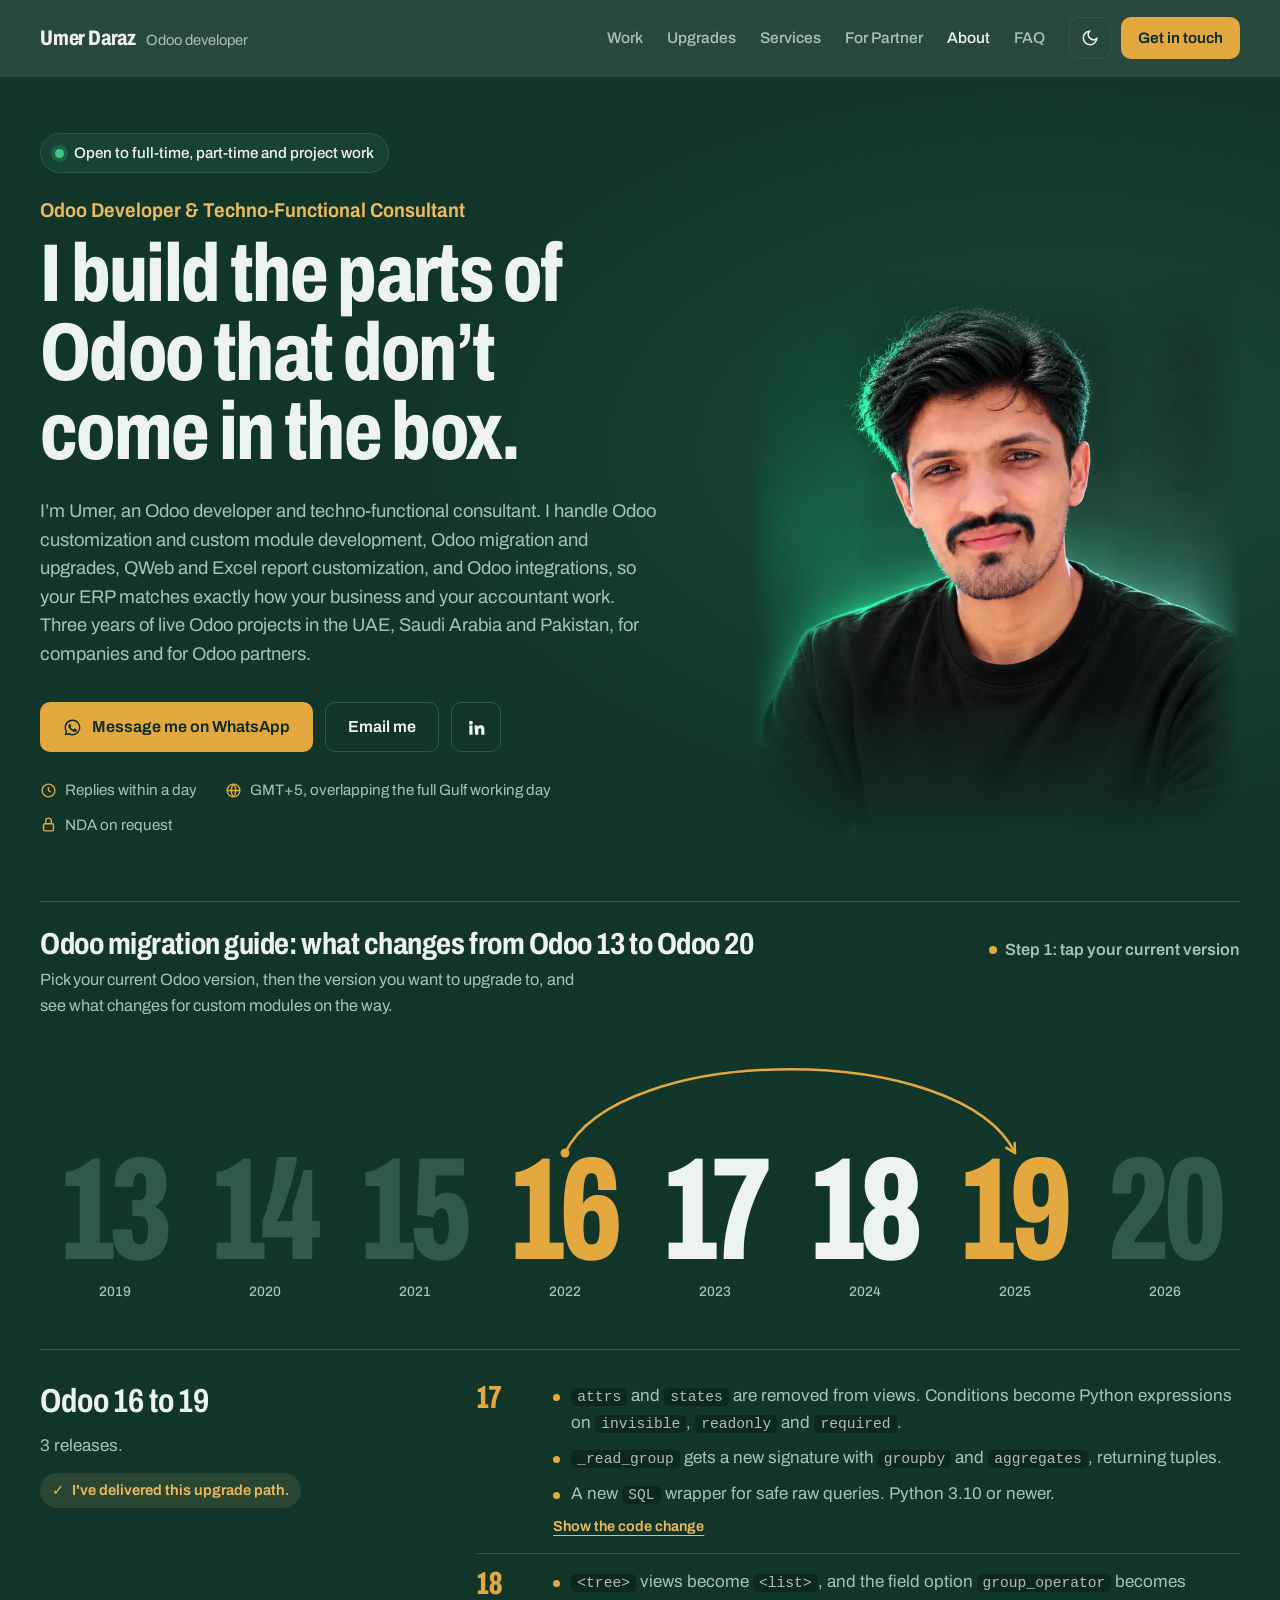
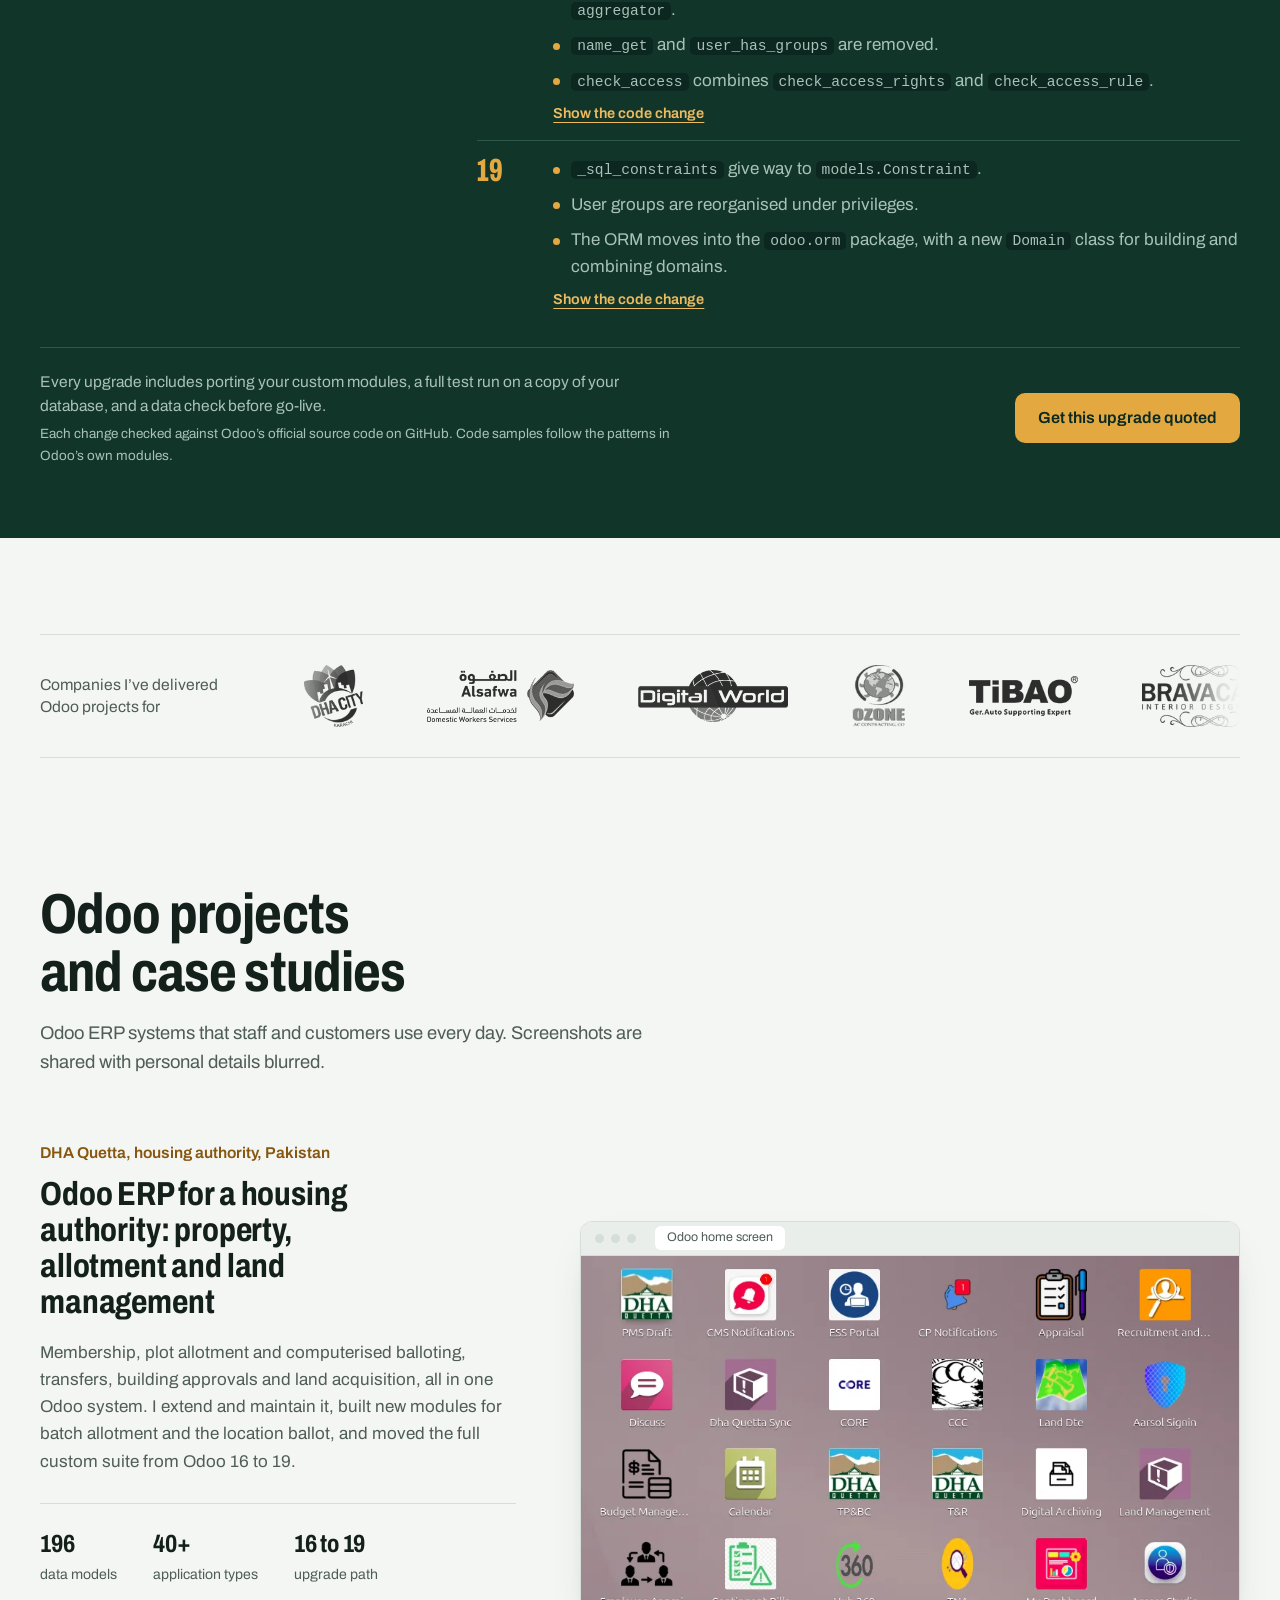
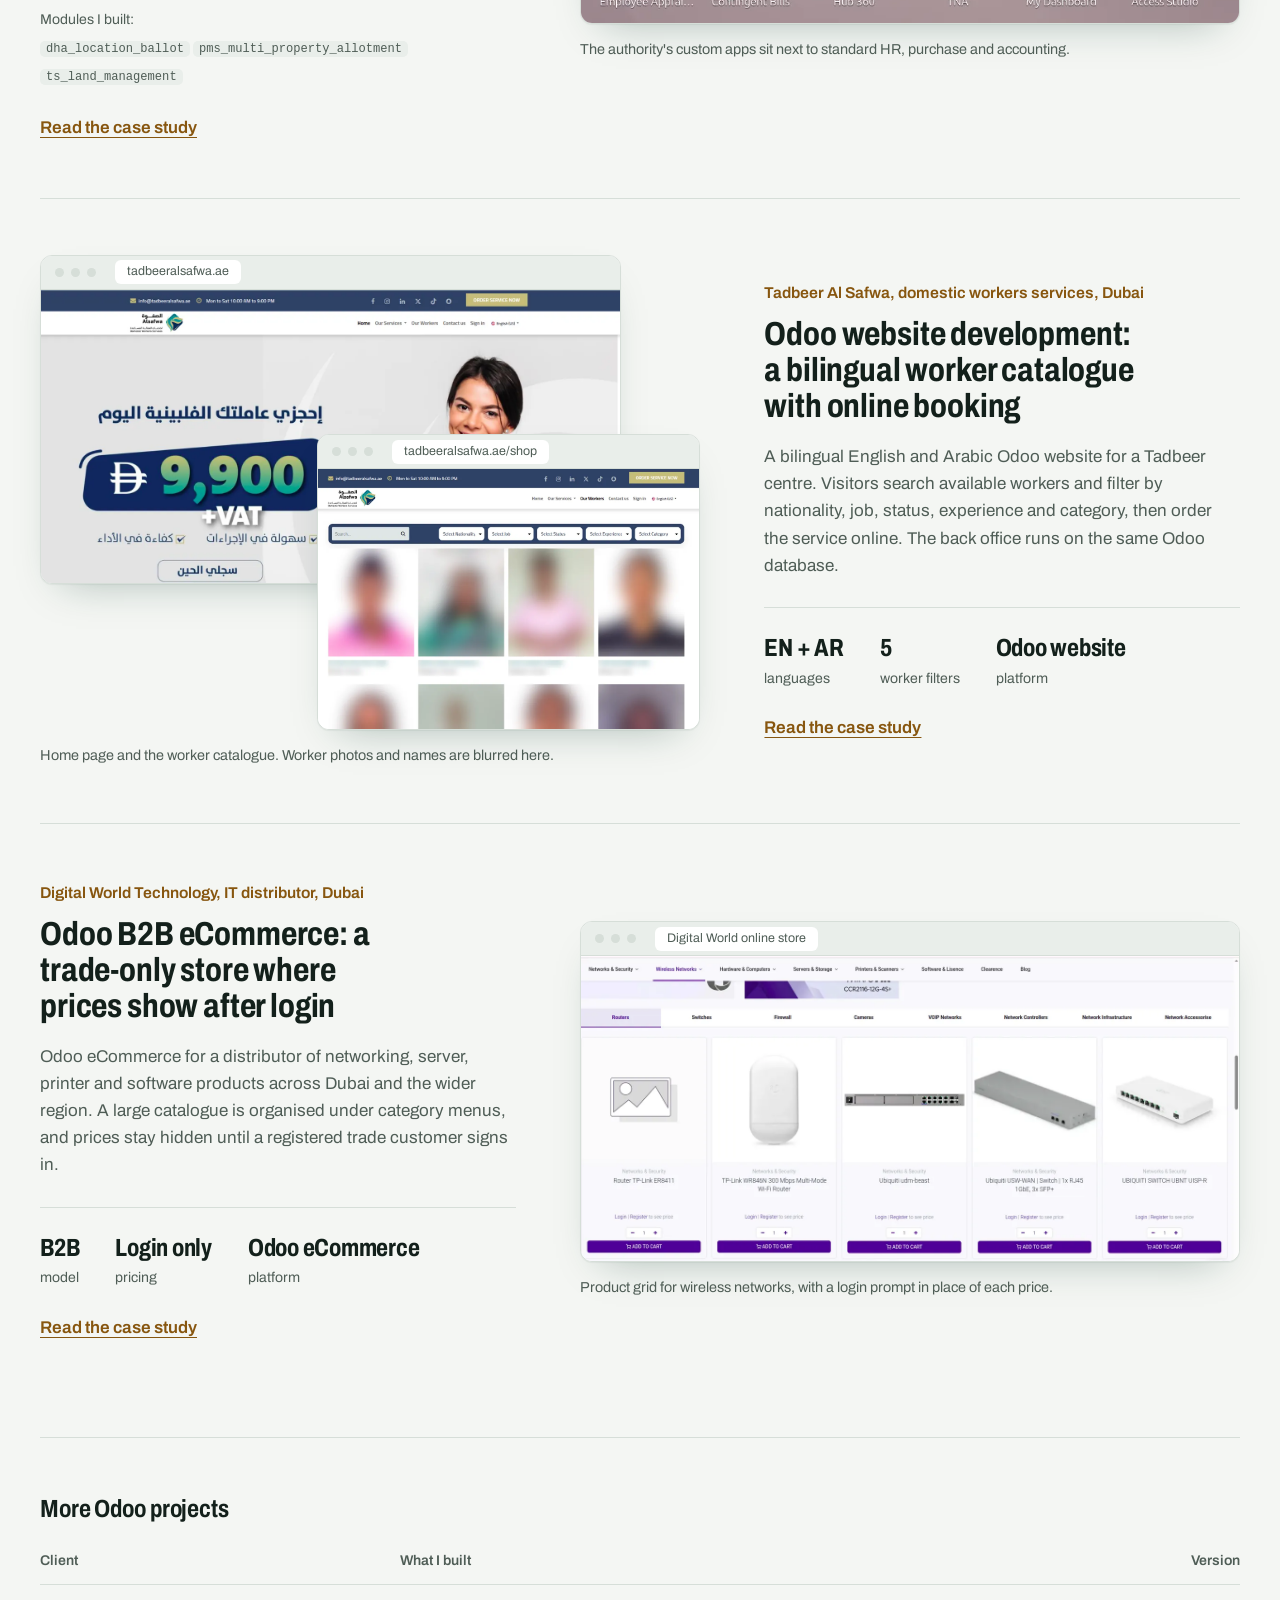
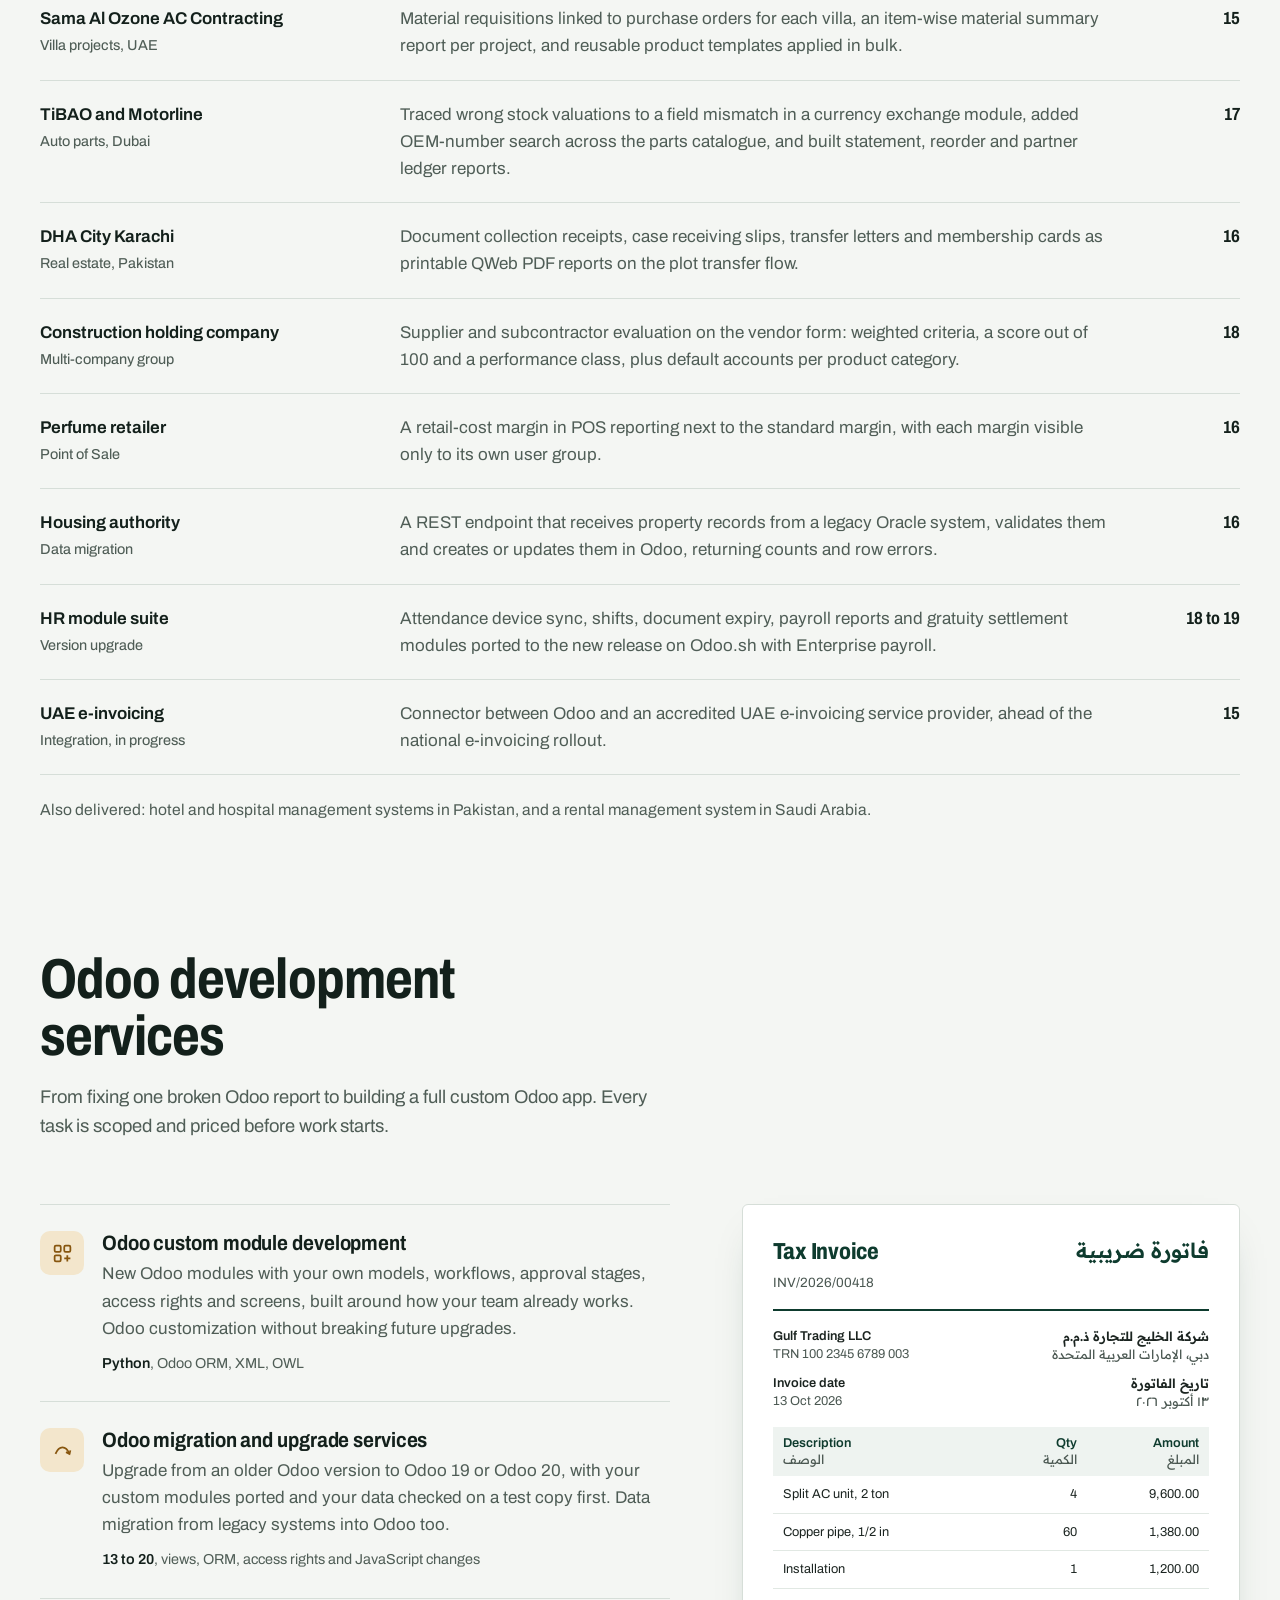
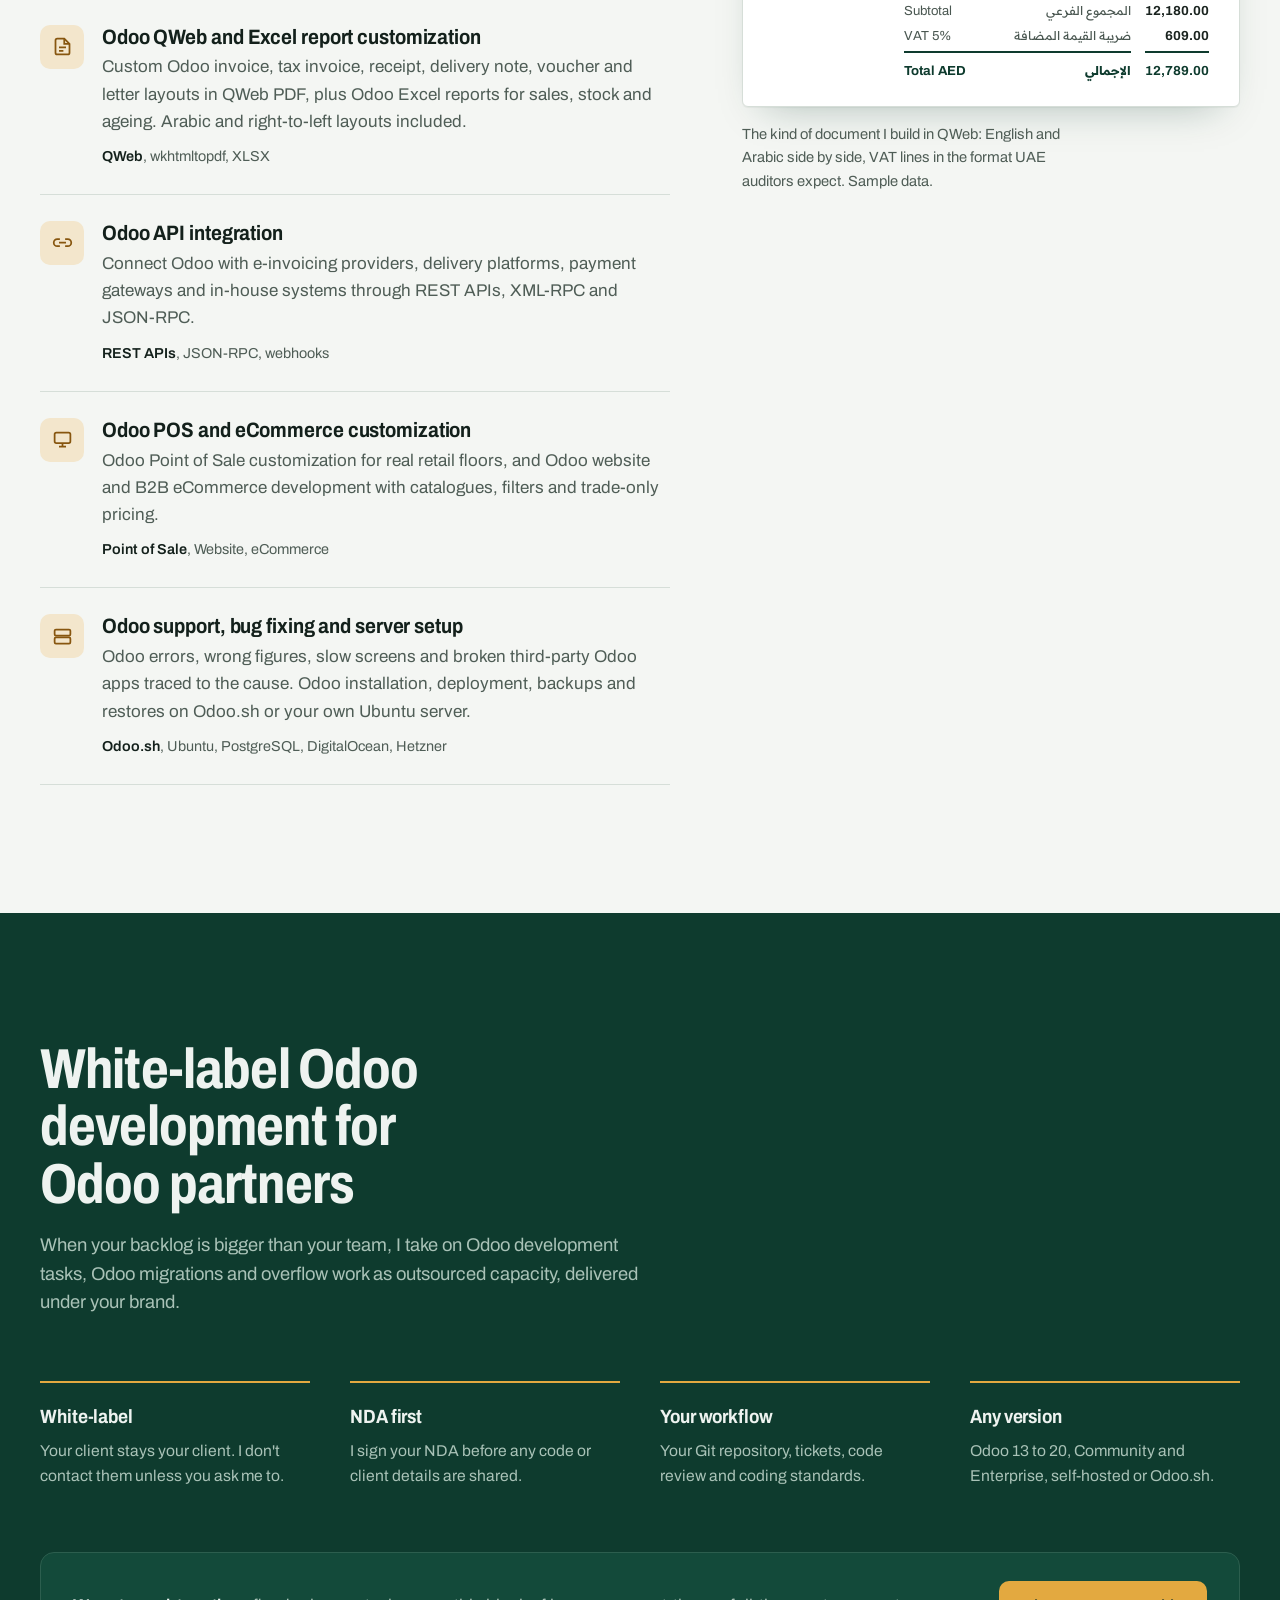
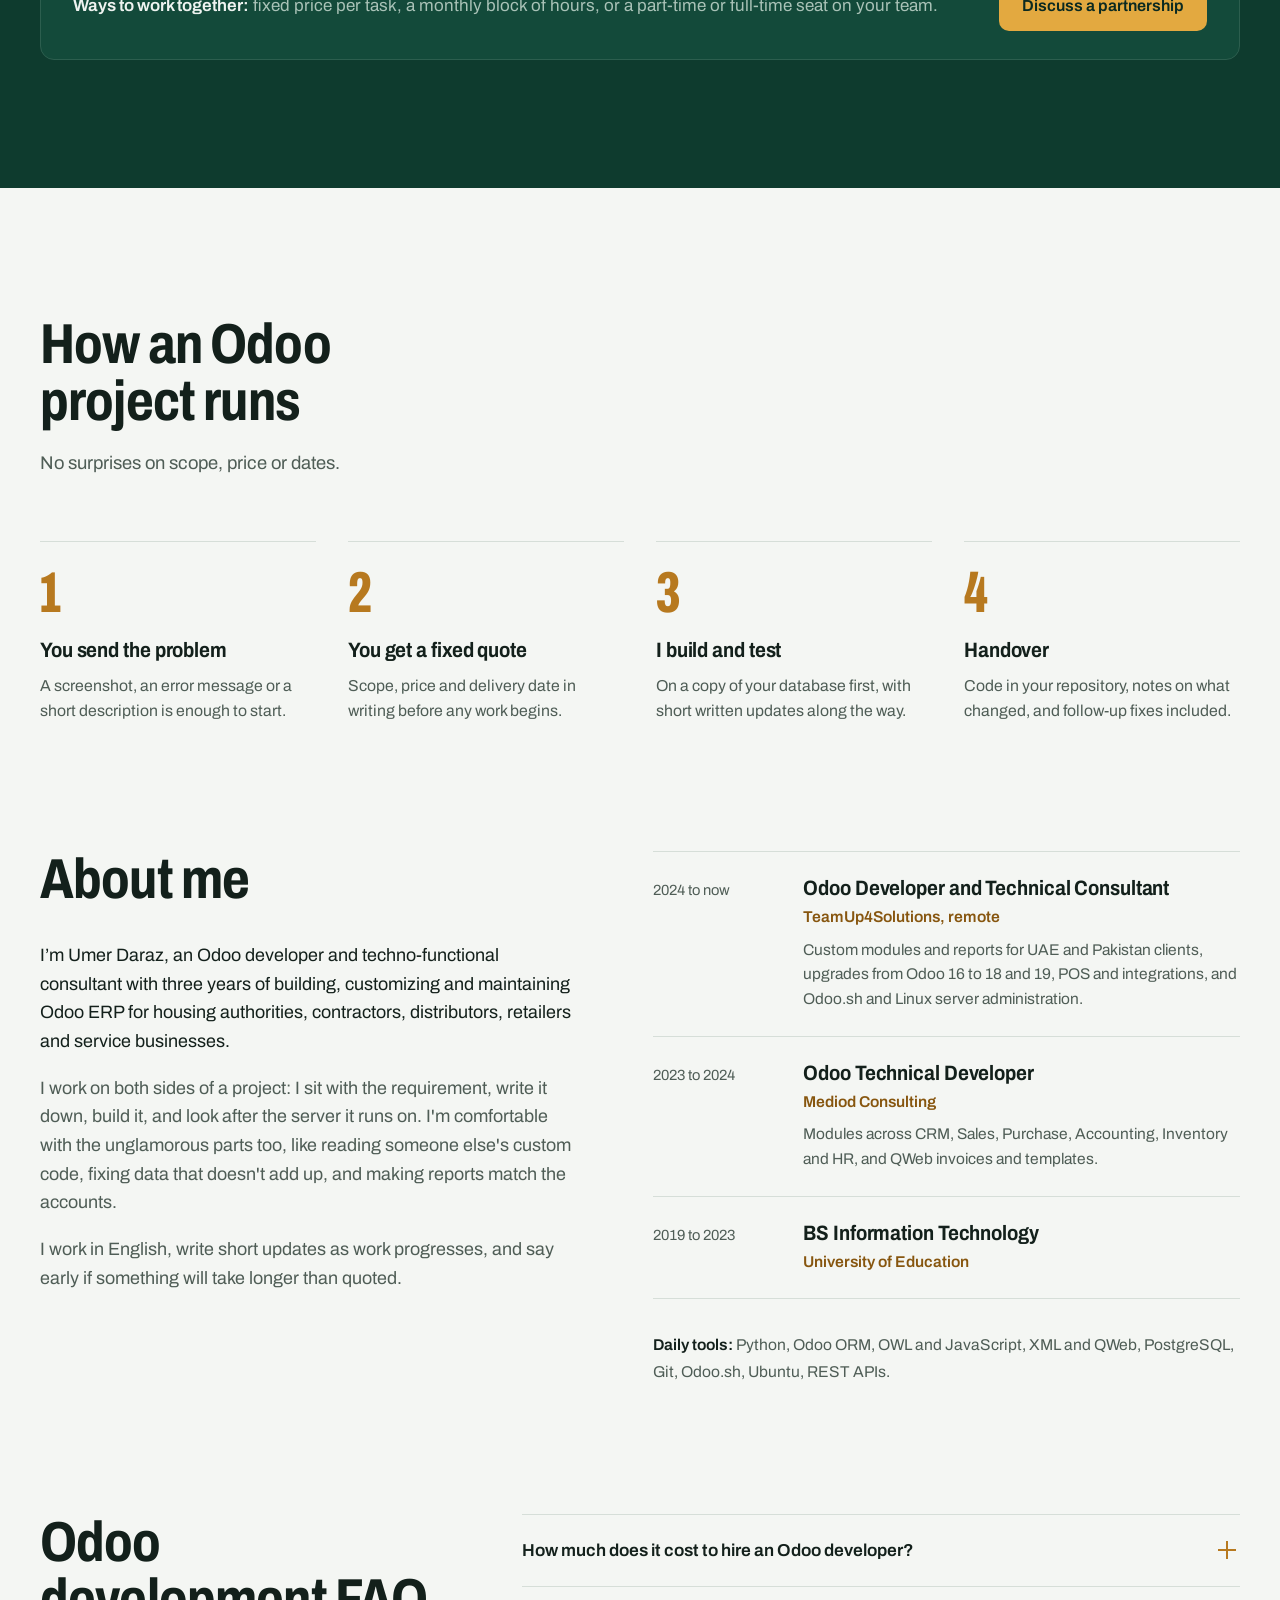
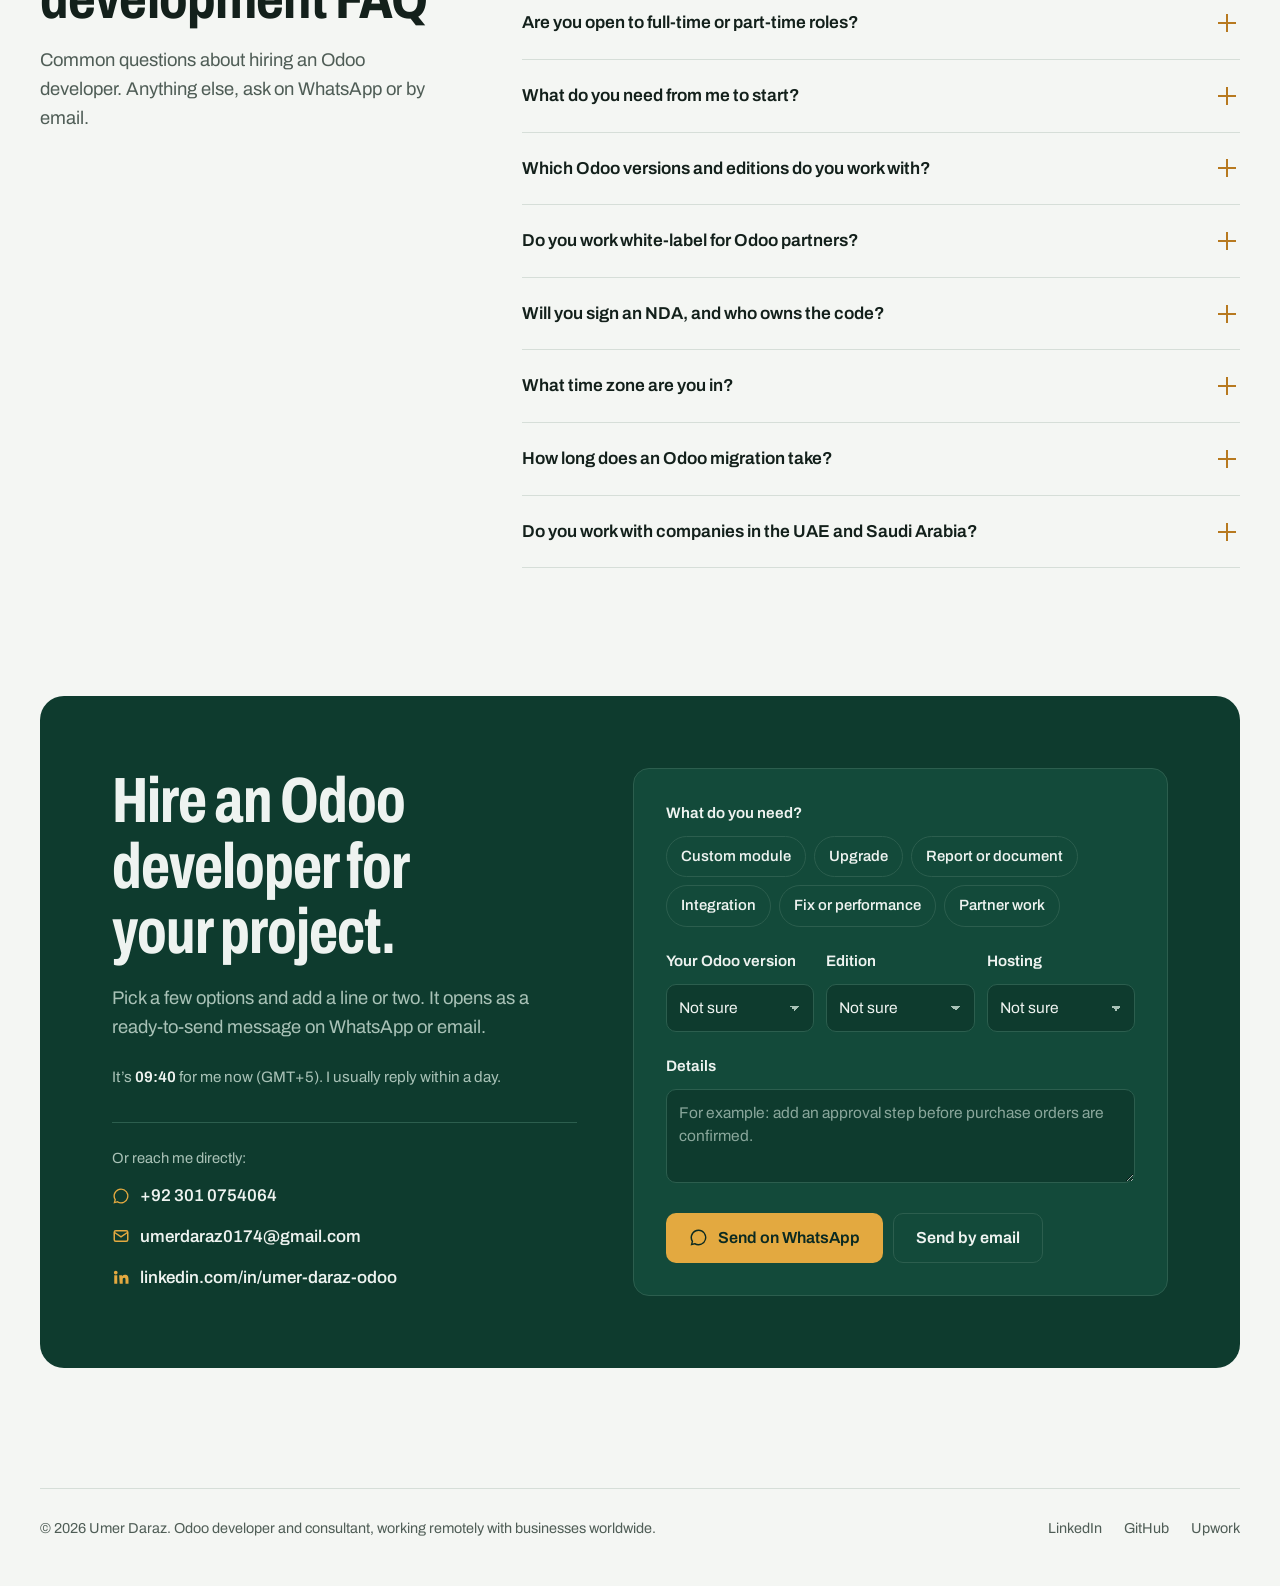
==== commit 3905867c: "Add files via upload" ====
--- a/index.html
+++ b/index.html
@@ -3,8 +3,8 @@
 <head>
 <meta charset="utf-8">
 <meta name="viewport" content="width=device-width, initial-scale=1, viewport-fit=cover">
-<title>Umer Daraz | Odoo Developer for Custom Modules, Upgrades and Reports (Odoo 13–20)</title>
-<meta name="description" content="Odoo developer and techno-functional consultant. Custom modules, upgrades across Odoo 13 to 20, QWeb and Arabic invoice reports, POS, website and integrations for businesses and Odoo partners in the UAE, Saudi Arabia and worldwide.">
+<title>Odoo Developer &amp; Consultant | Odoo Customization, Migration &amp; Reports | Umer Daraz</title>
+<meta name="description" content="Hire an experienced Odoo developer and techno-functional consultant for Odoo customization, custom module development, Odoo migration and upgrades (Odoo 13 to 20), QWeb reports and Odoo integrations. Remote, for businesses and Odoo partners in the UAE, Saudi Arabia and worldwide.">
 <link rel="canonical" href="https://devbyumer.com/">
 <meta name="author" content="Umer Daraz">
 <link rel="me" href="https://www.linkedin.com/in/umer-daraz-odoo">
@@ -13,8 +13,8 @@
 <meta property="og:type" content="website">
 <meta property="og:site_name" content="Umer Daraz">
 <meta property="og:locale" content="en_US">
-<meta property="og:title" content="Umer Daraz | Odoo developer and techno-functional consultant">
-<meta property="og:description" content="Custom modules, upgrades across Odoo 13 to 20, reports and integrations. Available full-time, part-time or per project.">
+<meta property="og:title" content="Umer Daraz | Odoo Developer &amp; Techno-Functional Consultant">
+<meta property="og:description" content="Odoo customization, custom modules, Odoo migration (13 to 20), QWeb reports and integrations. Available full-time, part-time or per project.">
 <meta property="og:url" content="https://devbyumer.com/">
 <meta property="og:image" content="https://devbyumer.com/og-image.jpg">
 <meta property="og:image:alt" content="Umer Daraz, Odoo developer. Odoo versions 13 to 20.">
@@ -35,9 +35,11 @@
  {"@type":"ProfessionalService","@id":"https://devbyumer.com/#service","name":"Umer Daraz, Odoo development","url":"https://devbyumer.com/",
   "provider":{"@id":"https://devbyumer.com/#umer"},"image":"https://devbyumer.com/og-image.jpg","availableLanguage":["English"],
   "areaServed":["United Arab Emirates","Saudi Arabia","Qatar","Oman","Bahrain","Kuwait","Pakistan","Europe","Worldwide"],
+  "knowsAbout":["Odoo customization","Odoo migration","Odoo implementation"],
+  "hasOfferCatalog":{"@type":"OfferCatalog","name":"Odoo development services","itemListElement":[{"@type":"Offer","itemOffered":{"@type":"Service","name":"Odoo custom module development"}},{"@type":"Offer","itemOffered":{"@type":"Service","name":"Odoo migration and upgrade (Odoo 13 to 20)"}},{"@type":"Offer","itemOffered":{"@type":"Service","name":"Odoo QWeb and Excel report customization"}},{"@type":"Offer","itemOffered":{"@type":"Service","name":"Odoo API integration"}},{"@type":"Offer","itemOffered":{"@type":"Service","name":"Odoo POS and eCommerce customization"}},{"@type":"Offer","itemOffered":{"@type":"Service","name":"Odoo support, bug fixing and server setup"}}]},
   "serviceType":["Odoo custom module development","Odoo version upgrade and migration","Odoo QWeb and Excel reports","Odoo integrations","Odoo POS customisation","Odoo website and eCommerce","Odoo server administration"]},
  {"@type":"WebSite","@id":"https://devbyumer.com/#site","url":"https://devbyumer.com/","name":"Umer Daraz","inLanguage":"en"},
- {"@type":"FAQPage","@id":"https://devbyumer.com/#faq","mainEntity":[{"@type": "Question", "name": "How do you price work?", "acceptedAnswer": {"@type": "Answer", "text": "Each task gets a fixed price once I've seen the requirement. Larger projects are split into milestones, and partners can book a monthly block of hours. Quotes are free."}}, {"@type": "Question", "name": "Are you open to full-time or part-time roles?", "acceptedAnswer": {"@type": "Answer", "text": "Yes. I take full-time, part-time and project-based work, fully remote."}}, {"@type": "Question", "name": "What do you need from me to start?", "acceptedAnswer": {"@type": "Answer", "text": "Your Odoo version and edition, a description or screenshot of what you need, and access to a test copy of your database. I don't need your live system to get started."}}, {"@type": "Question", "name": "Which Odoo versions and editions do you work with?", "acceptedAnswer": {"@type": "Answer", "text": "Odoo 13 to 20, Community and Enterprise, self-hosted or on Odoo.sh. Most of my delivered work is on 15 to 19, and I take Odoo 20 projects now. Odoo Online doesn’t allow custom code, so there I help with configuration and Studio only."}}, {"@type": "Question", "name": "Do you work white-label for Odoo partners?", "acceptedAnswer": {"@type": "Answer", "text": "Yes. I work inside your team and processes, and I don't contact your client unless you ask me to."}}, {"@type": "Question", "name": "Will you sign an NDA, and who owns the code?", "acceptedAnswer": {"@type": "Answer", "text": "Yes, I sign before any details are shared. You own everything I build, and it's delivered to your repository."}}, {"@type": "Question", "name": "What time zone are you in?", "acceptedAnswer": {"@type": "Answer", "text": "GMT+5. That covers the full working day in the UAE and Saudi Arabia, mornings in Europe, and calls with the Americas by arrangement."}}]}
+ {"@type":"FAQPage","@id":"https://devbyumer.com/#faq","mainEntity":[{"@type": "Question", "name": "How much does it cost to hire an Odoo developer?", "acceptedAnswer": {"@type": "Answer", "text": "Each Odoo task gets a fixed price once I’ve seen the requirement. Larger Odoo projects are split into milestones, and Odoo partners can book a monthly block of hours. Quotes are free."}}, {"@type": "Question", "name": "Are you open to full-time or part-time roles?", "acceptedAnswer": {"@type": "Answer", "text": "Yes. I take full-time, part-time and project-based work, fully remote."}}, {"@type": "Question", "name": "What do you need from me to start?", "acceptedAnswer": {"@type": "Answer", "text": "Your Odoo version and edition, a description or screenshot of what you need, and access to a test copy of your database. I don't need your live system to get started."}}, {"@type": "Question", "name": "Which Odoo versions and editions do you work with?", "acceptedAnswer": {"@type": "Answer", "text": "Odoo 13 to 20, Community and Enterprise, self-hosted or on Odoo.sh. Most of my delivered work is on 15 to 19, and I take Odoo 20 projects now. Odoo Online doesn’t allow custom code, so there I help with configuration and Studio only."}}, {"@type": "Question", "name": "Do you work white-label for Odoo partners?", "acceptedAnswer": {"@type": "Answer", "text": "Yes. I work inside your team and processes, and I don't contact your client unless you ask me to."}}, {"@type": "Question", "name": "Will you sign an NDA, and who owns the code?", "acceptedAnswer": {"@type": "Answer", "text": "Yes, I sign before any details are shared. You own everything I build, and it's delivered to your repository."}}, {"@type": "Question", "name": "What time zone are you in?", "acceptedAnswer": {"@type": "Answer", "text": "GMT+5. That covers the full working day in the UAE and Saudi Arabia, mornings in Europe, and calls with the Americas by arrangement."}}, {"@type": "Question", "name": "How long does an Odoo migration take?", "acceptedAnswer": {"@type": "Answer", "text": "It depends on how many custom modules you have and how far apart the versions are. A database with few customizations can move in days; a heavily customized one takes longer. I review your modules first and give you a fixed timeline before starting."}}, {"@type": "Question", "name": "Do you work with companies in the UAE and Saudi Arabia?", "acceptedAnswer": {"@type": "Answer", "text": "Yes. Most of my Odoo clients are in the UAE, Saudi Arabia and Pakistan. I work remotely in GMT+5, which overlaps the full Gulf working day, and I build UAE VAT invoices and Arabic reports regularly."}}]}
 ]}
 </script>
 <script>
@@ -158,7 +160,8 @@
 .hero-grid{display:grid;grid-template-columns:minmax(0,1.3fr) minmax(0,.95fr);gap:40px;align-items:center}
 .status{display:inline-flex;align-items:center;gap:10px;font-size:.95rem;font-weight:520;color:var(--ink);padding:7px 14px;border-radius:999px;background:var(--surface);border:1px solid var(--line)}
 .status i{width:9px;height:9px;border-radius:50%;background:var(--live);box-shadow:0 0 0 4px color-mix(in srgb,var(--live) 22%,transparent)}
-.hero h1{margin-top:26px;font-size:clamp(2.75rem,6.4vw,5.6rem);font-stretch:74%;font-weight:760;line-height:.96;letter-spacing:-.02em;max-width:15ch;text-wrap:balance}
+.hero .kicker{margin-top:24px;font-family:var(--sans);font-stretch:90%;font-size:clamp(1.05rem,1.6vw,1.25rem);font-weight:650;line-height:1.3;letter-spacing:0;color:var(--amber-text);max-width:none}
+.hero .display{margin-top:12px;font-size:clamp(2.75rem,6.4vw,5.6rem);font-stretch:74%;font-weight:760;line-height:.96;letter-spacing:-.02em;max-width:15ch;text-wrap:balance}
 .hero .lede{margin-top:26px}
 .ctas{display:flex;flex-wrap:wrap;gap:12px;margin-top:34px}
 .assure{display:flex;flex-wrap:wrap;gap:10px 28px;margin:26px 0 0;padding:0;list-style:none;color:var(--muted);font-size:.95rem}
@@ -173,6 +176,7 @@
 .rail{margin-top:64px;border-top:1px solid var(--line);padding-top:26px}
 .rail-head{display:flex;flex-wrap:wrap;justify-content:space-between;gap:10px 32px;align-items:baseline}
 .rail-head p{font-size:1.02rem;color:var(--muted);max-width:60ch}
+.rail-h{font-size:clamp(1.4rem,2.4vw,1.9rem);font-stretch:80%;max-width:none;margin-bottom:8px}
 .rail-head p strong{color:var(--ink);font-weight:650}
 .hint{display:inline-flex;align-items:center;gap:8px;font-size:.92rem;font-weight:600;color:var(--amber-text)}
 .hint::before{content:"";width:8px;height:8px;border-radius:50%;background:var(--amber)}
@@ -507,8 +511,9 @@
     <div class="hero-grid">
       <div>
         <p class="status"><i aria-hidden="true"></i>Open to full-time, part-time and project work</p>
-        <h1 id="h1">I build the parts of Odoo that don’t come in the box.</h1>
-        <p class="lede">I’m Umer, an Odoo developer and techno-functional consultant. I build custom modules, upgrade systems between versions, and make invoices and reports match exactly what your accountant expects. Three years of live projects in the UAE, Saudi Arabia and Pakistan, for companies and for Odoo partners.</p>
+        <h1 id="h1" class="kicker">Odoo Developer & Techno-Functional Consultant</h1>
+        <p class="display">I build the parts of Odoo that don’t come in the box.</p>
+        <p class="lede">I’m Umer, an Odoo developer and techno-functional consultant. I handle Odoo customization and custom module development, Odoo migration and upgrades, QWeb and Excel report customization, and Odoo integrations, so your ERP matches exactly how your business and your accountant work. Three years of live Odoo projects in the UAE, Saudi Arabia and Pakistan, for companies and for Odoo partners.</p>
         <div class="ctas">
           <a class="btn btn-primary wa-link" href="https://wa.me/923010754064" target="_blank" rel="noopener">
             <svg viewBox="0 0 24 24" fill="currentColor" aria-hidden="true"><path d="M12 2a10 10 0 0 0-8.6 15.1L2 22l5-1.3A10 10 0 1 0 12 2zm0 18.2a8.2 8.2 0 0 1-4.2-1.2l-.3-.2-3 .8.8-2.9-.2-.3A8.2 8.2 0 1 1 12 20.2zm4.5-6.1c-.2-.1-1.5-.7-1.7-.8-.2-.1-.4-.1-.6.1l-.8 1c-.1.2-.3.2-.5.1a6.7 6.7 0 0 1-3.3-2.9c-.3-.4.2-.4.7-1.3.1-.2 0-.3 0-.4l-.8-1.8c-.2-.5-.4-.4-.6-.4h-.5a1 1 0 0 0-.7.3 3 3 0 0 0-.9 2.2 5.2 5.2 0 0 0 1.1 2.8 11.9 11.9 0 0 0 4.6 4c1.7.7 2.4.8 3.2.6.5-.1 1.5-.6 1.7-1.2.2-.6.2-1.1.2-1.2-.1-.1-.3-.2-.5-.3z"/></svg>
@@ -526,14 +531,14 @@
         </ul>
       </div>
       <figure class="portrait">
-        <img src="[data-uri]" alt="Portrait of Umer Daraz" width="800" height="922" fetchpriority="high">
+        <img src="[data-uri]" alt="Umer Daraz, Odoo developer and techno-functional consultant" width="800" height="922" fetchpriority="high">
         <figcaption class="sr">Umer Daraz, Odoo developer and techno-functional consultant. Requirements, code, reports and servers.</figcaption>
       </figure>
     </div>
 
     <div class="rail" id="versions">
       <div class="rail-head">
-        <p><strong>Every Odoo release from 13 to 20.</strong> Pick your current version, then the one you want to reach, and see what changes for custom code on the way.</p>
+        <div><h2 class="rail-h">Odoo migration guide: what changes from Odoo 13 to Odoo 20</h2><p>Pick your current Odoo version, then the version you want to upgrade to, and see what changes for custom modules on the way.</p></div>
         <p class="hint" id="hint" aria-live="polite">Step 1: tap your current version</p>
       </div>
       <div class="rail-stage">
@@ -565,9 +570,9 @@
   </div>
 </section>
 
-<section class="clients" aria-label="Companies I’ve delivered Odoo work for">
+<section class="clients" aria-label="Companies I’ve delivered Odoo projects for">
   <div class="wrap clients-row">
-    <p>Companies I’ve delivered Odoo work for</p>
+    <p>Companies I’ve delivered Odoo projects for</p>
 <div class="marquee">
     <ul class="logos">
       <li><img src="[data-uri]" alt="DHA City Karachi" width="91" height="96" class="tall" loading="lazy"></li>
@@ -585,14 +590,14 @@
 <section class="sec" id="work" aria-labelledby="work-h">
   <div class="wrap">
     <div class="sec-head">
-      <h2 id="work-h">Selected work</h2>
-      <p class="lede">Systems that staff and customers use every day. Screenshots are shared with personal details blurred.</p>
+      <h2 id="work-h">Odoo projects and case studies</h2>
+      <p class="lede">Odoo ERP systems that staff and customers use every day. Screenshots are shared with personal details blurred.</p>
     </div>
 
     <article class="case">
       <div class="case-text">
         <p class="case-client">DHA Quetta, housing authority, Pakistan</p>
-        <h3>A housing authority's whole property lifecycle, running on Odoo</h3>
+        <h3>Odoo ERP for a housing authority: property, allotment and land management</h3>
         <p class="body">Membership, plot allotment and computerised balloting, transfers, building approvals and land acquisition, all in one Odoo system. I extend and maintain it, built new modules for batch allotment and the location ballot, and moved the full custom suite from Odoo 16 to 19.</p>
         <dl class="figures">
           <div><dt>data models</dt><dd>196</dd></div>
@@ -605,7 +610,7 @@
       <figure class="shot">
         <div class="frame">
           <div class="frame-bar" aria-hidden="true"><i></i><i></i><i></i><span>Odoo home screen</span></div>
-          <img src="[data-uri]" alt="DHA Quetta&#x27;s Odoo home screen with custom apps for transfers, land management, digital archiving and building control" width="900" height="502" loading="lazy">
+          <img src="[data-uri]" alt="Odoo ERP home screen for DHA Quetta with custom apps for transfers, land management, digital archiving and building control" width="900" height="502" loading="lazy">
         </div>
         <figcaption>The authority's custom apps sit next to standard HR, purchase and accounting.</figcaption>
       </figure>
@@ -614,7 +619,7 @@
     <article class="case flip">
       <div class="case-text">
         <p class="case-client">Tadbeer Al Safwa, domestic workers services, Dubai</p>
-        <h3>Families browse and book domestic workers on an Odoo website</h3>
+        <h3>Odoo website development: a bilingual worker catalogue with online booking</h3>
         <p class="body">A bilingual English and Arabic Odoo website for a Tadbeer centre. Visitors search available workers and filter by nationality, job, status, experience and category, then order the service online. The back office runs on the same Odoo database.</p>
         <dl class="figures">
           <div><dt>languages</dt><dd class="ltr">EN + AR</dd></div>
@@ -627,11 +632,11 @@
         <div class="shot-pair">
           <div class="frame back">
             <div class="frame-bar" aria-hidden="true"><i></i><i></i><i></i><span>tadbeeralsafwa.ae</span></div>
-            <img src="[data-uri]" alt="Tadbeer Al Safwa home page with an Arabic booking offer" width="1400" height="710" loading="lazy">
+            <img src="[data-uri]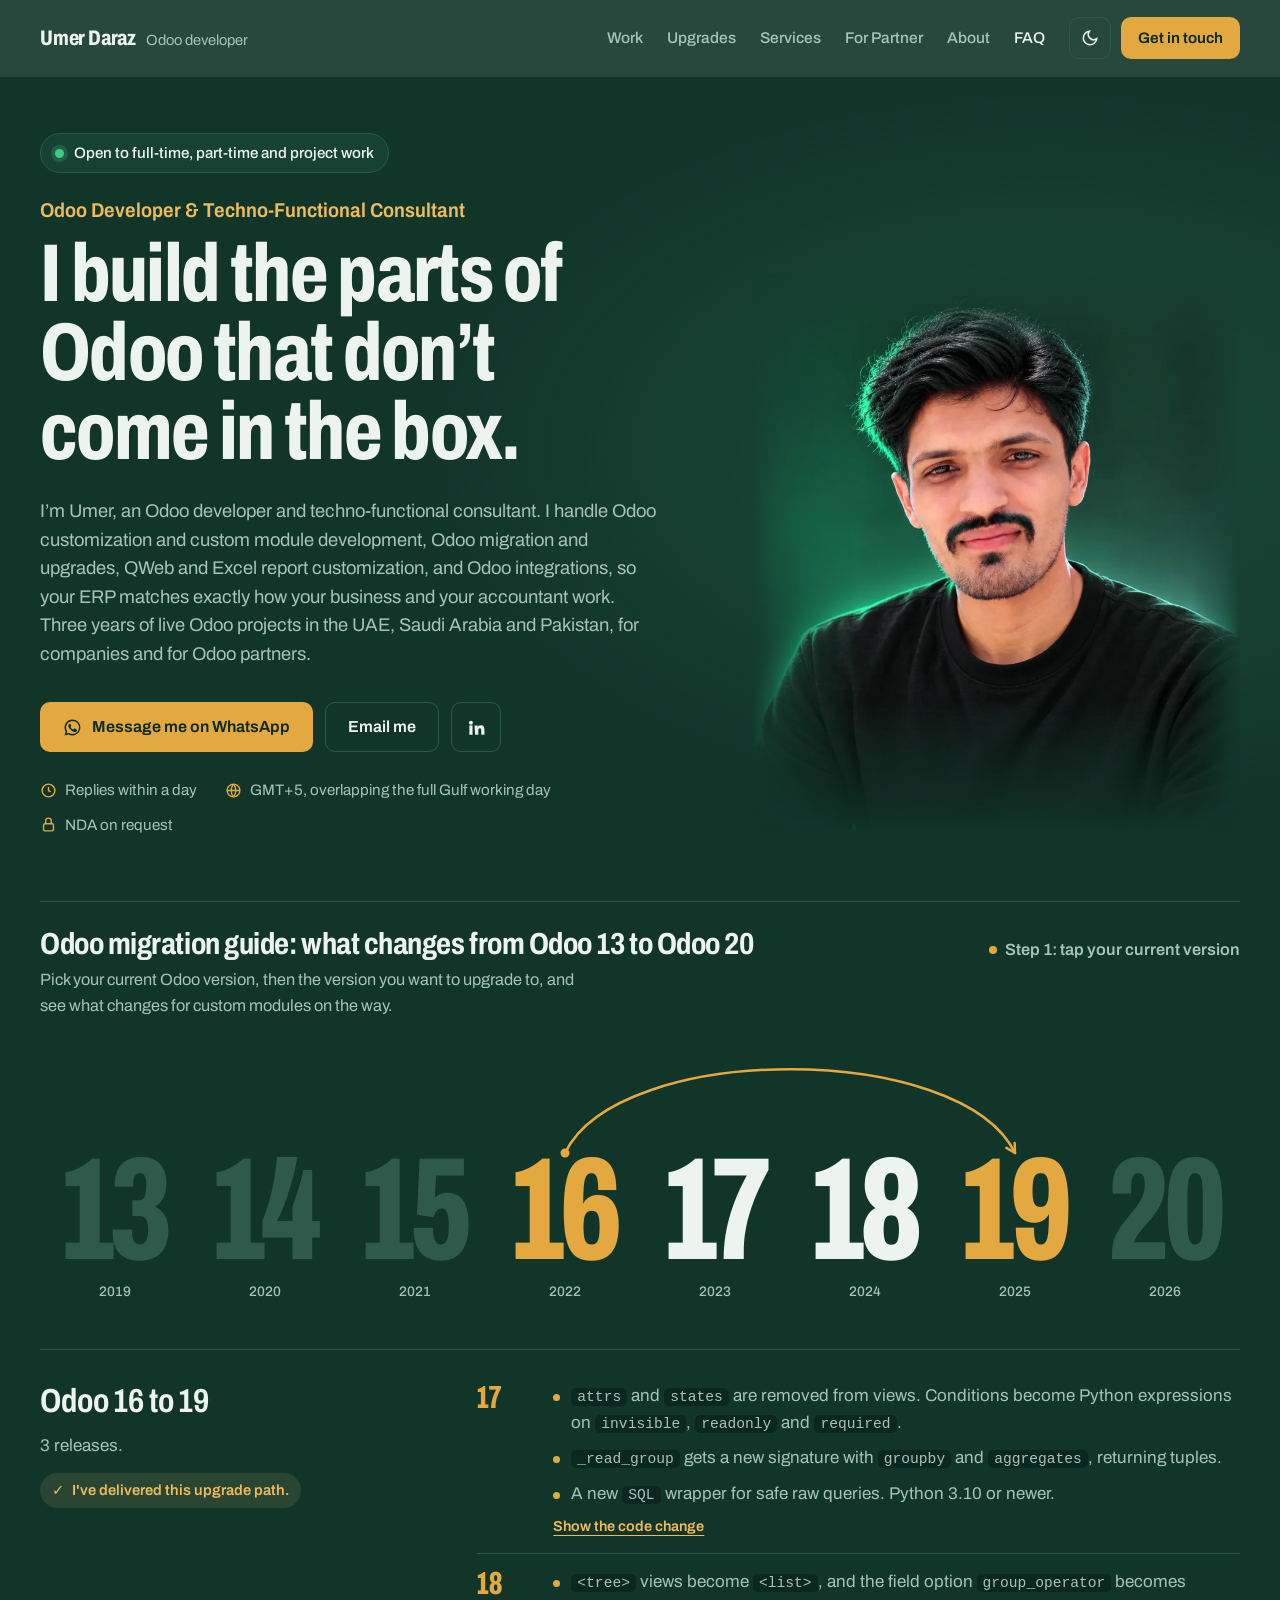
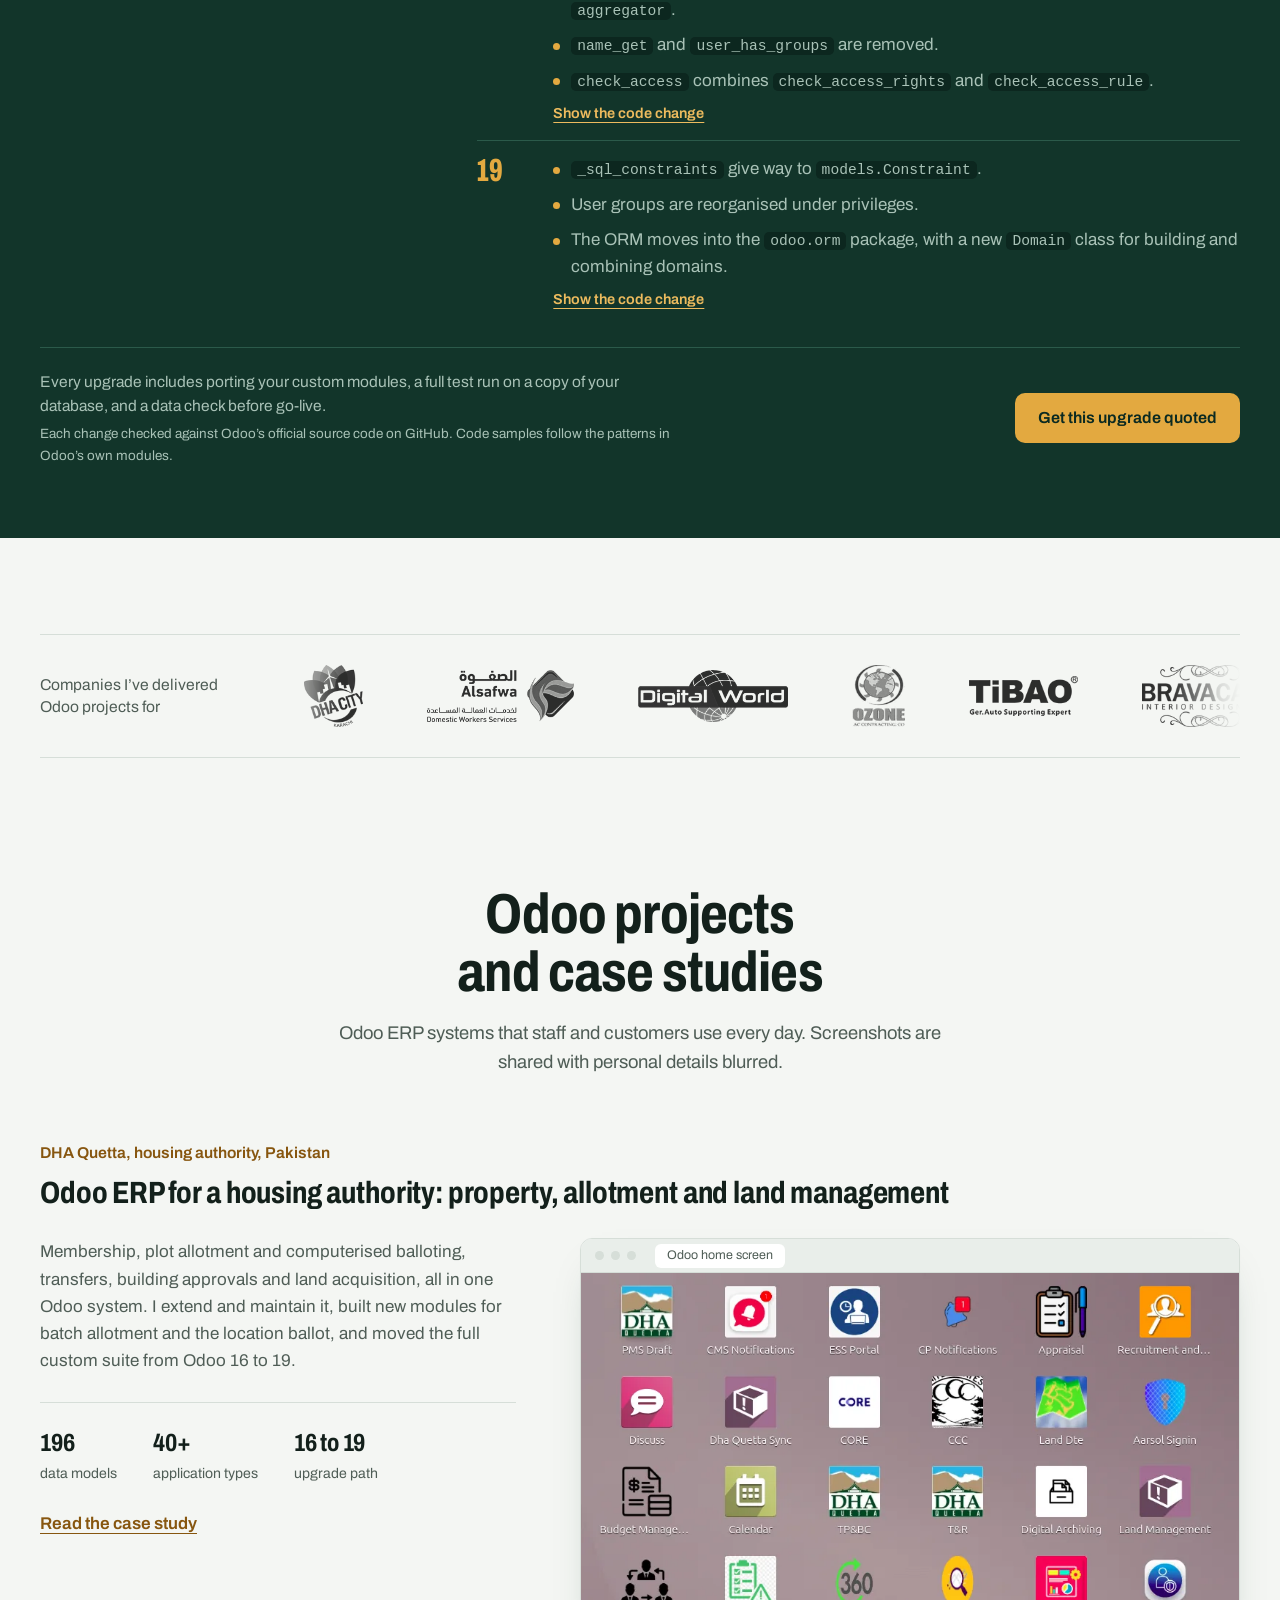
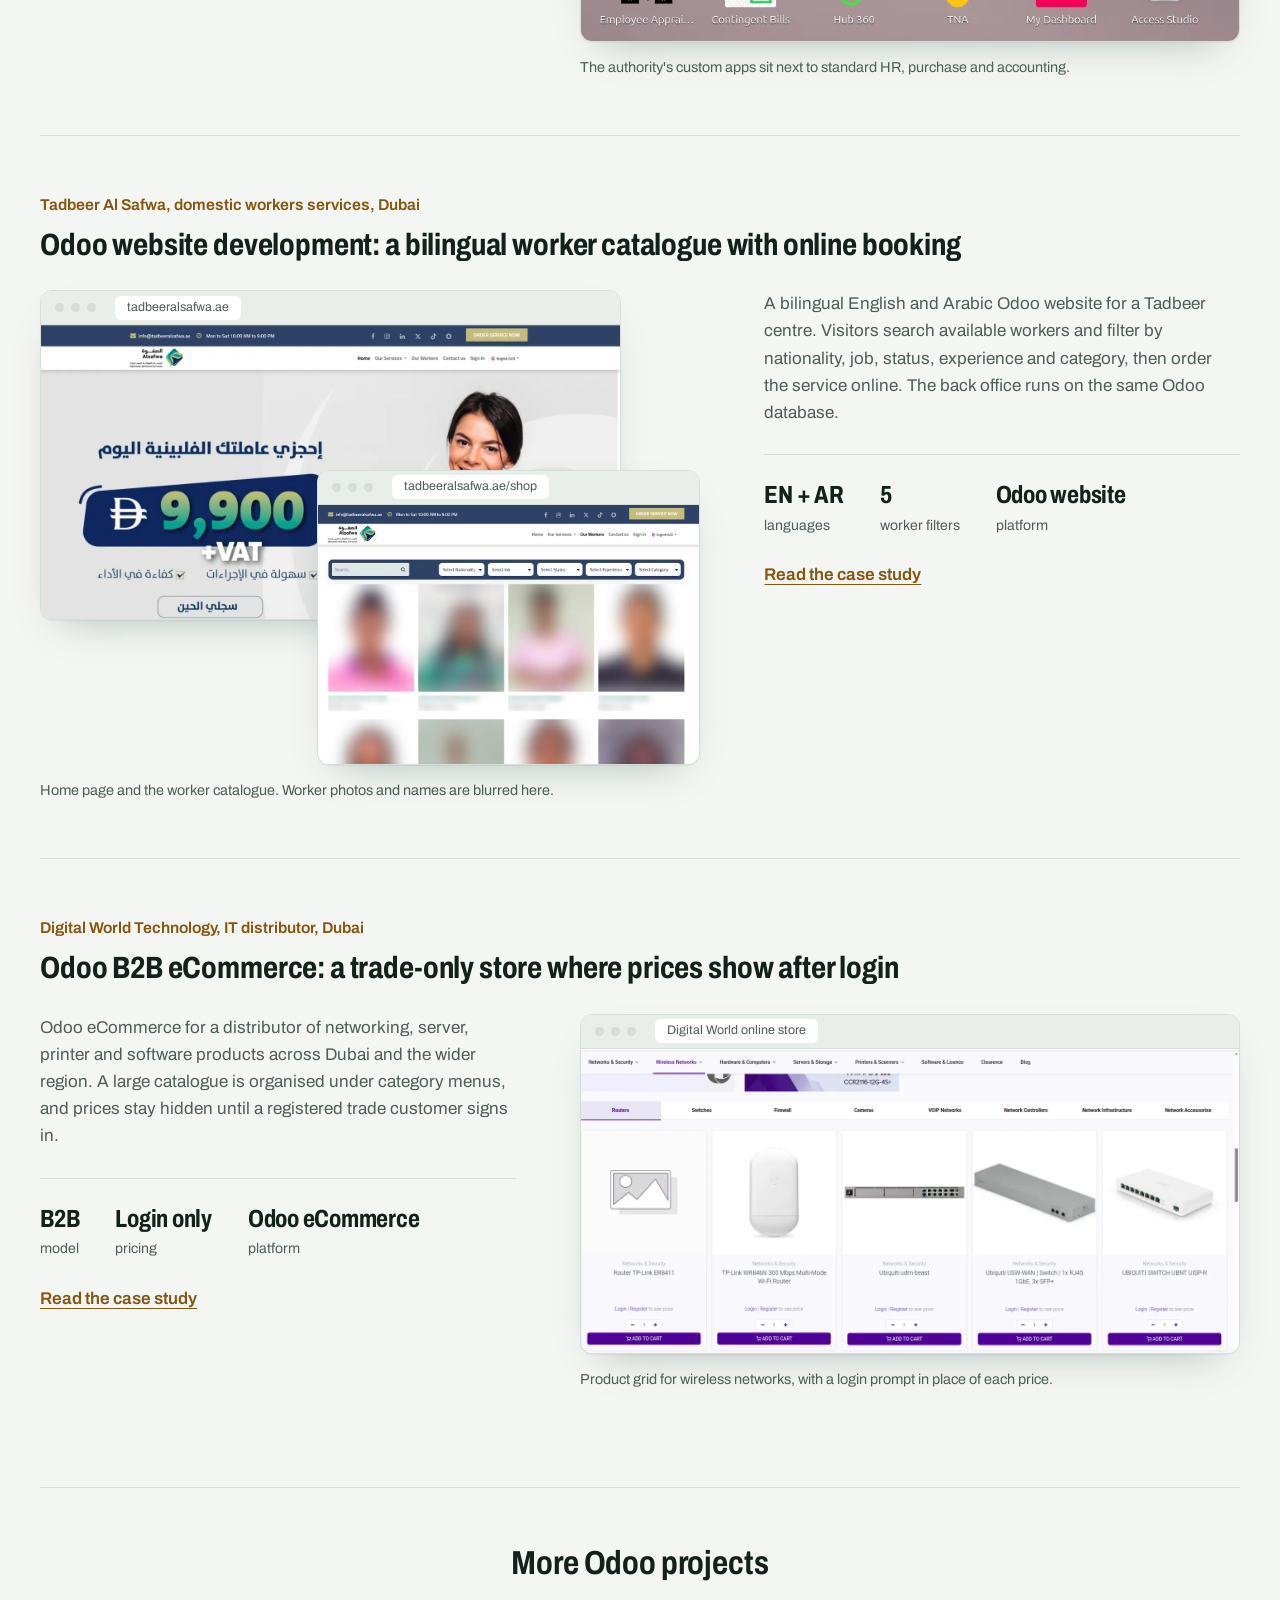
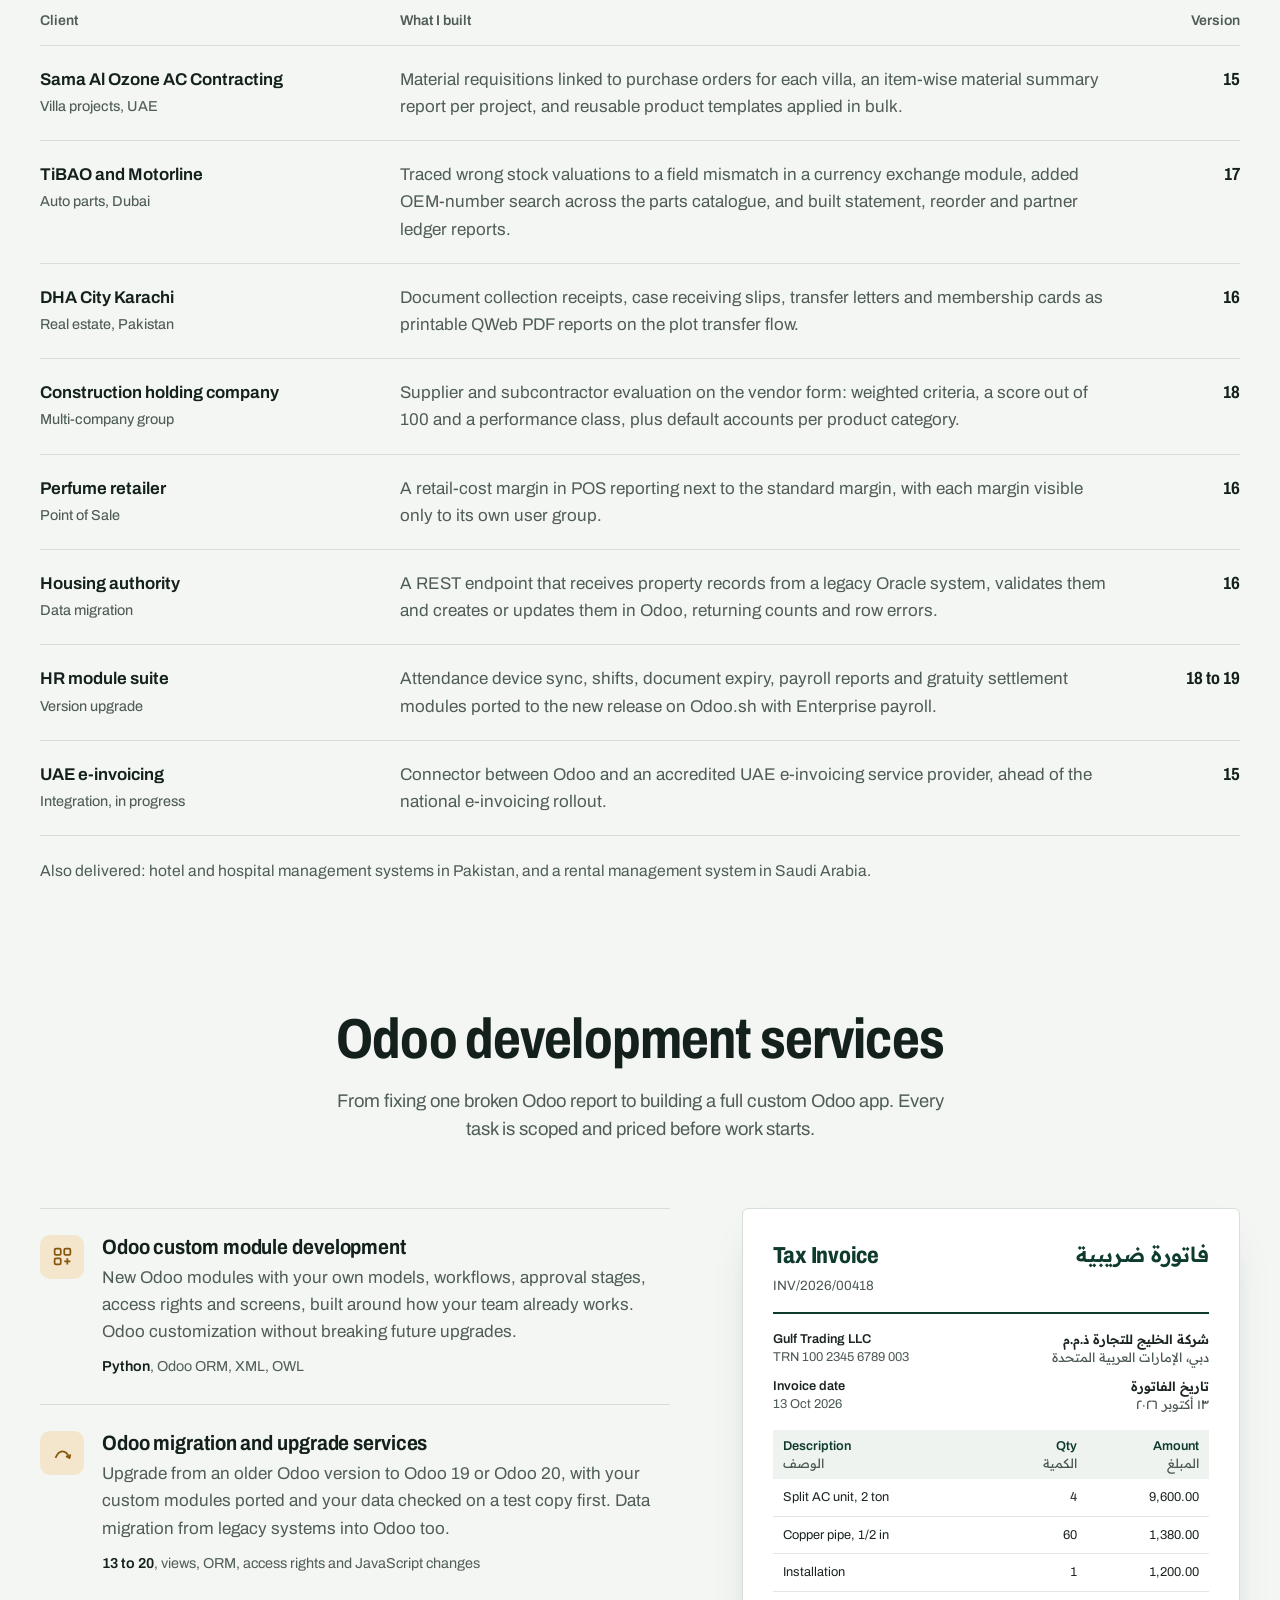
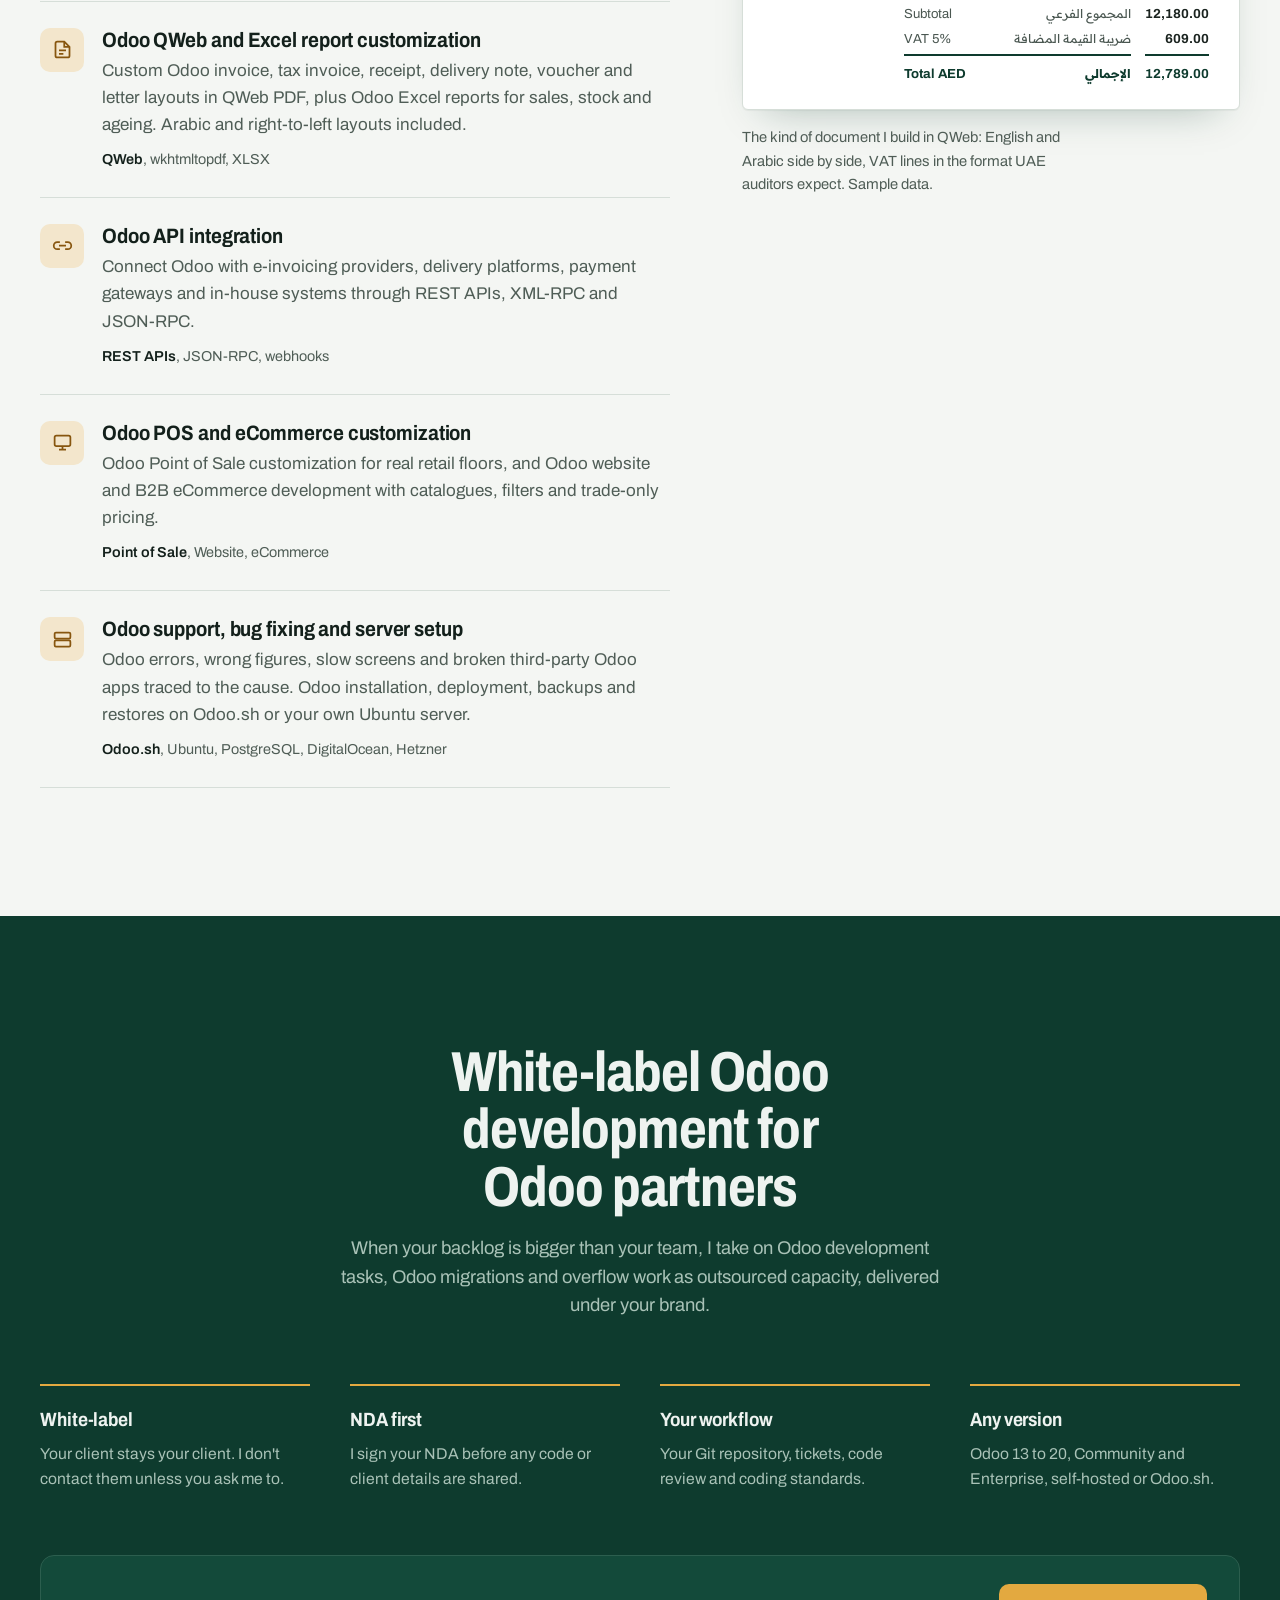
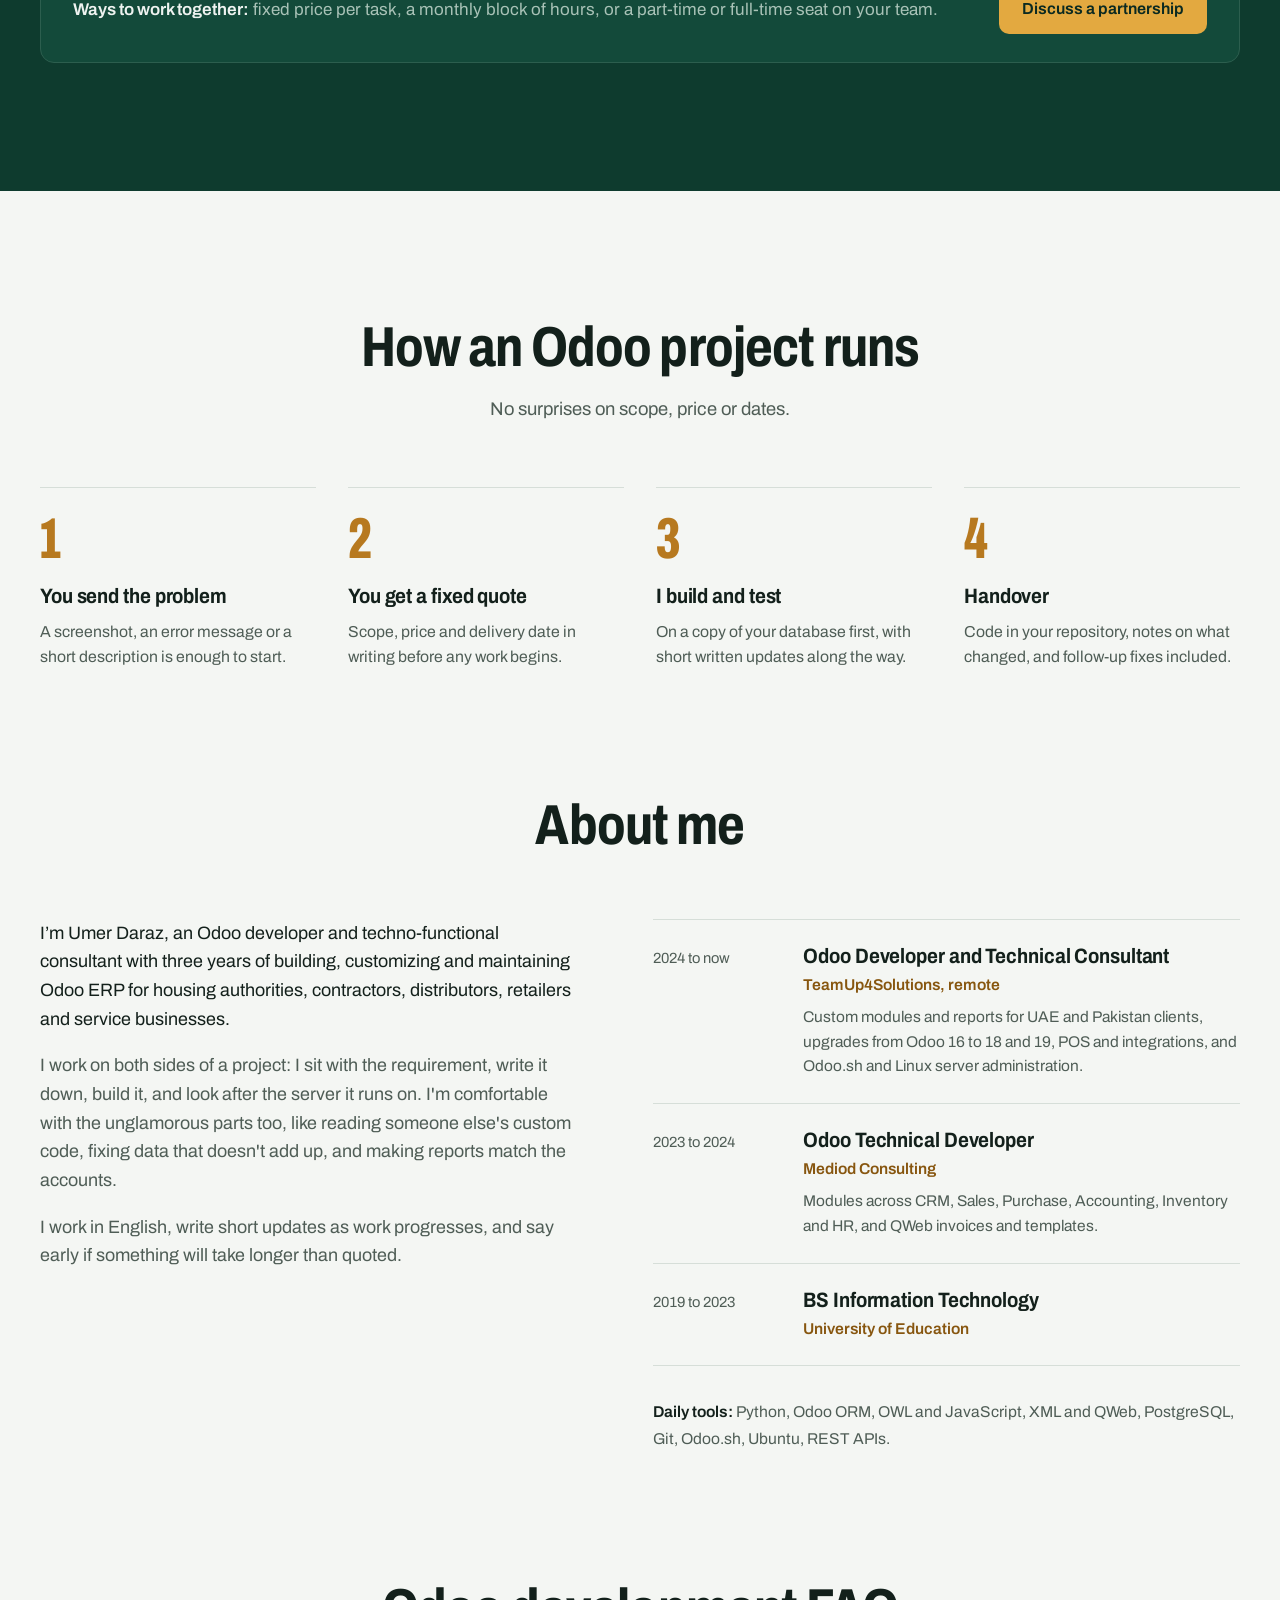
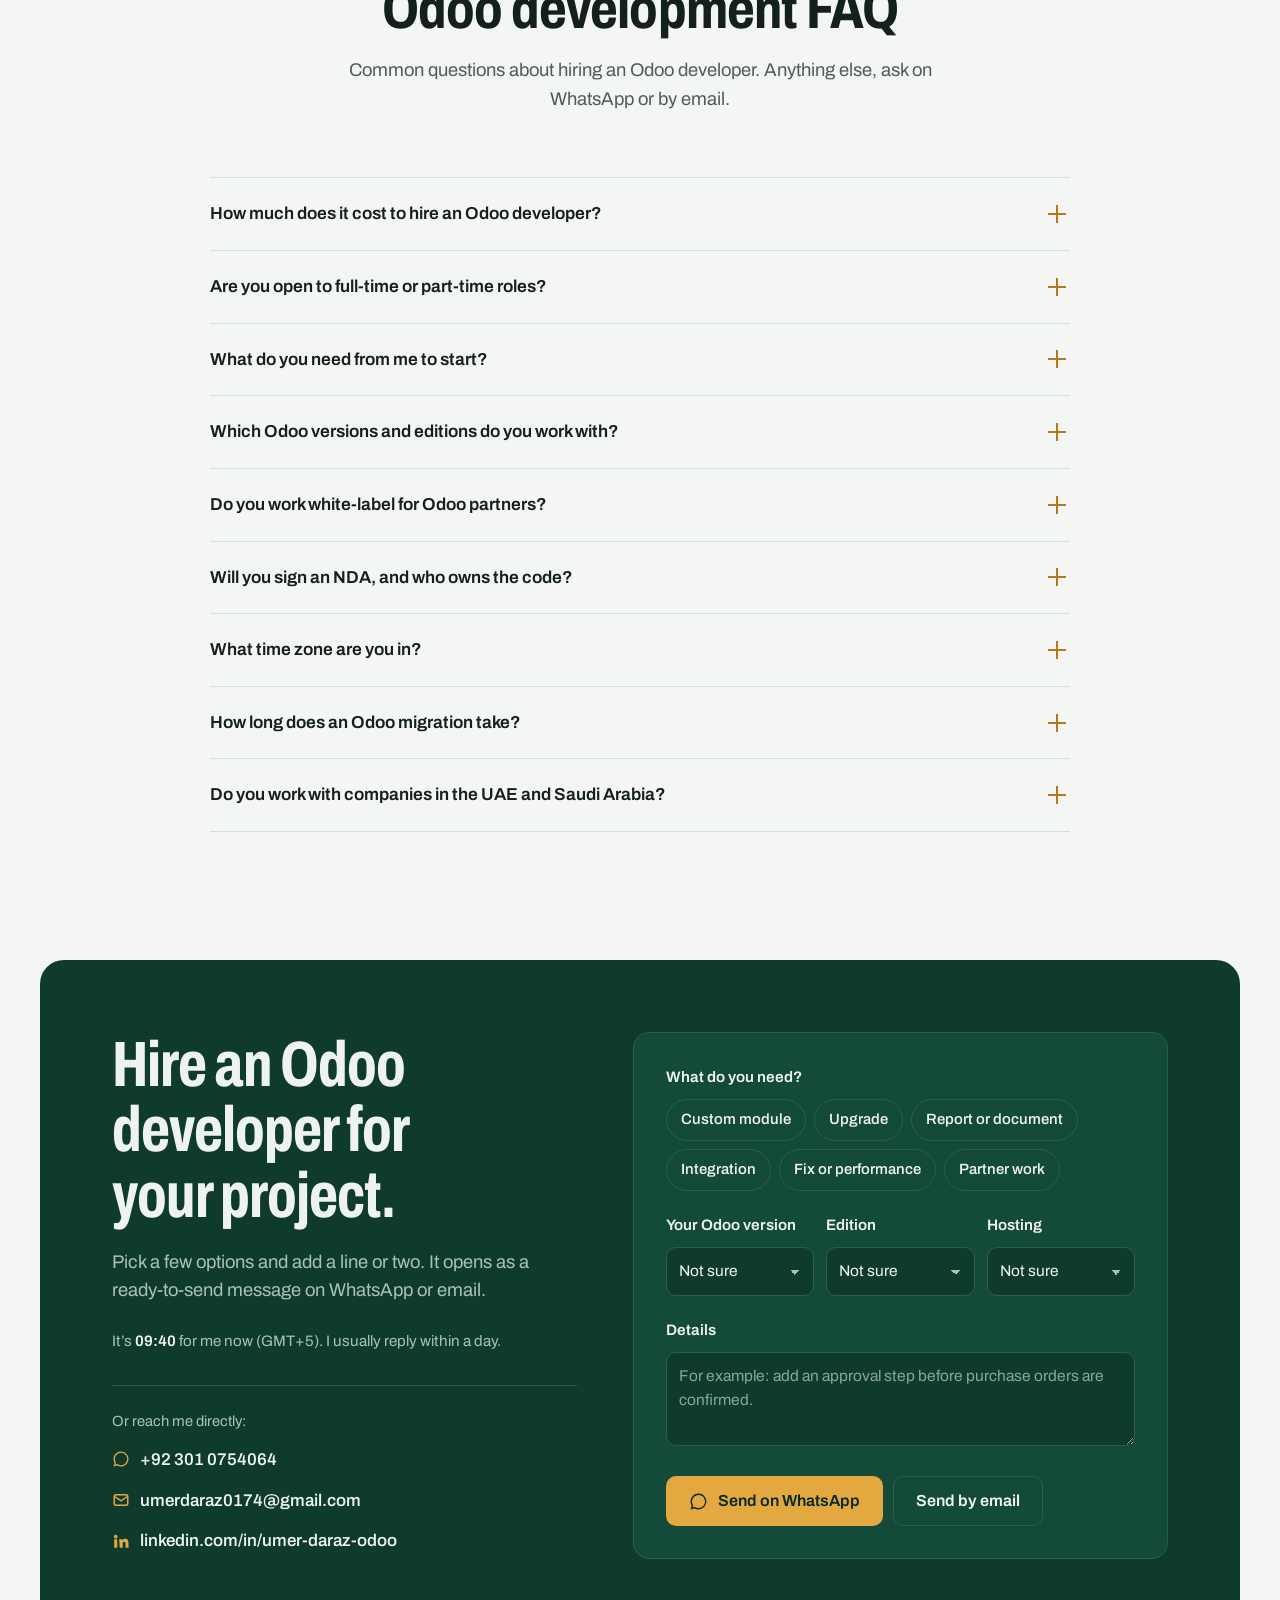
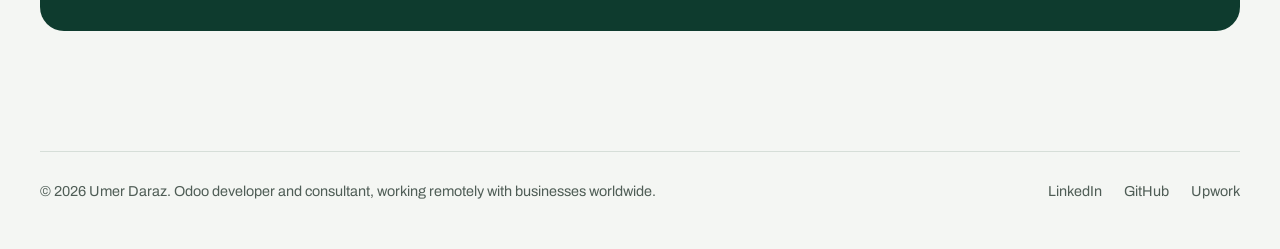
==== commit e0d4b458: "Add files via upload" ====
--- a/index.html
+++ b/index.html
@@ -251,17 +251,20 @@
 
 /* sections */
 .sec{padding:128px 0}
-.sec-head{display:grid;gap:18px;margin-bottom:64px}
+.sec-head{display:grid;gap:18px;margin-bottom:64px;justify-items:center;text-align:center}
+.sec-head h2{max-width:22ch}
+.sec-head .lede{margin-inline:auto}
 
 /* work */
-.case{display:grid;grid-template-columns:minmax(0,.9fr) minmax(0,1.25fr);gap:64px;align-items:center;padding:56px 0;border-top:1px solid var(--line)}
+.case{display:grid;grid-template-columns:minmax(0,.9fr) minmax(0,1.25fr);gap:28px 64px;align-items:start;padding:56px 0;border-top:1px solid var(--line)}
 .case:first-of-type{border-top:0;padding-top:0}
 .case.flip{grid-template-columns:minmax(0,1.25fr) minmax(0,.9fr)}
 .case.flip .case-text{order:2}
 .case-client{font-weight:620;color:var(--amber-text);font-size:.98rem}
-.case h3{margin-top:12px;font-size:clamp(1.6rem,2.6vw,2.15rem);font-stretch:80%;font-weight:720;line-height:1.08;max-width:22ch}
+.case-head{grid-column:1 / -1}
+.case h3{margin-top:10px;font-size:clamp(1.5rem,2.4vw,2rem);font-stretch:80%;font-weight:720;line-height:1.15;max-width:none;text-wrap:balance}
 html[lang="ar"] .case h3{line-height:1.35}
-.case p.body{margin-top:18px;color:var(--muted);max-width:52ch}
+.case p.body{margin-top:0;color:var(--muted);max-width:52ch}
 .figures{display:grid;grid-template-columns:repeat(3,auto);justify-content:start;gap:8px 36px;margin:28px 0 0;padding:20px 0 0;border-top:1px solid var(--line)}
 .figures div{display:flex;flex-direction:column-reverse}
 .figures dt{font-size:.88rem;color:var(--muted)}
@@ -306,7 +309,7 @@
 
 /* more projects */
 .more{margin-top:40px;border-top:1px solid var(--line);padding-top:56px}
-.more h3{font-size:1.55rem;font-stretch:80%}
+.more h3{font-size:clamp(1.6rem,2.6vw,2.2rem);font-stretch:80%;text-align:center}
 .proj{width:100%;border-collapse:collapse;margin-top:26px}
 .proj th{text-align:start;font-size:.88rem;font-weight:600;color:var(--muted);padding:0 0 12px;padding-inline-end:20px;border-bottom:1px solid var(--line)}
 .proj td{vertical-align:top;padding:20px 0;padding-inline-end:20px;border-bottom:1px solid var(--line)}
@@ -402,6 +405,7 @@
 /* faq */
 .faq-grid{display:grid;grid-template-columns:minmax(0,.8fr) minmax(0,1.4fr);gap:72px;align-items:start}
 .faq-grid .sec-head{position:sticky;top:110px;margin:0}
+.faq{max-width:860px;margin-inline:auto}
 .faq details{border-top:1px solid var(--line)}
 .faq details:last-child{border-bottom:1px solid var(--line)}
 .faq summary{list-style:none;cursor:pointer;padding:22px 0;padding-inline-end:48px;font-weight:620;font-size:1.08rem;position:relative}
@@ -595,16 +599,14 @@
     </div>
 
     <article class="case">
+      <header class="case-head"><p class="case-client">DHA Quetta, housing authority, Pakistan</p><h3>Odoo ERP for a housing authority: property, allotment and land management</h3></header>
       <div class="case-text">
-        <p class="case-client">DHA Quetta, housing authority, Pakistan</p>
-        <h3>Odoo ERP for a housing authority: property, allotment and land management</h3>
         <p class="body">Membership, plot allotment and computerised balloting, transfers, building approvals and land acquisition, all in one Odoo system. I extend and maintain it, built new modules for batch allotment and the location ballot, and moved the full custom suite from Odoo 16 to 19.</p>
         <dl class="figures">
           <div><dt>data models</dt><dd>196</dd></div>
           <div><dt>application types</dt><dd class="ltr">40+</dd></div>
           <div><dt>upgrade path</dt><dd>16 to 19</dd></div>
         </dl>
-        <p class="modules">Modules I built:<br><code>dha_location_ballot</code> <code>pms_multi_property_allotment</code> <code>ts_land_management</code></p>
         <p class="more-link"><button class="textlink" type="button" data-open="dlg-dha">Read the case study</button></p>
       </div>
       <figure class="shot">
@@ -617,9 +619,8 @@
     </article>
 
     <article class="case flip">
+      <header class="case-head"><p class="case-client">Tadbeer Al Safwa, domestic workers services, Dubai</p><h3>Odoo website development: a bilingual worker catalogue with online booking</h3></header>
       <div class="case-text">
-        <p class="case-client">Tadbeer Al Safwa, domestic workers services, Dubai</p>
-        <h3>Odoo website development: a bilingual worker catalogue with online booking</h3>
         <p class="body">A bilingual English and Arabic Odoo website for a Tadbeer centre. Visitors search available workers and filter by nationality, job, status, experience and category, then order the service online. The back office runs on the same Odoo database.</p>
         <dl class="figures">
           <div><dt>languages</dt><dd class="ltr">EN + AR</dd></div>
@@ -644,9 +645,8 @@
     </article>
 
     <article class="case">
+      <header class="case-head"><p class="case-client">Digital World Technology, IT distributor, Dubai</p><h3>Odoo B2B eCommerce: a trade-only store where prices show after login</h3></header>
       <div class="case-text">
-        <p class="case-client">Digital World Technology, IT distributor, Dubai</p>
-        <h3>Odoo B2B eCommerce: a trade-only store where prices show after login</h3>
         <p class="body">Odoo eCommerce for a distributor of networking, server, printer and software products across Dubai and the wider region. A large catalogue is organised under category menus, and prices stay hidden until a registered trade customer signs in.</p>
         <dl class="figures">
           <div><dt>model</dt><dd class="ltr">B2B</dd></div>
@@ -800,9 +800,10 @@
 </section>
 
 <section class="sec" id="about" aria-labelledby="ab-h" style="padding-top:0">
-  <div class="wrap about">
+  <div class="wrap">
+  <div class="sec-head"><h2 id="ab-h">About me</h2></div>
+  <div class="about">
     <div>
-      <div class="sec-head" style="margin-bottom:32px"><h2 id="ab-h">About me</h2></div>
       <div class="about-text"><p>I’m Umer Daraz, an Odoo developer and techno-functional consultant with three years of building, customizing and maintaining Odoo ERP for housing authorities, contractors, distributors, retailers and service businesses.</p><p>I work on both sides of a project: I sit with the requirement, write it down, build it, and look after the server it runs on. I'm comfortable with the unglamorous parts too, like reading someone else's custom code, fixing data that doesn't add up, and making reports match the accounts.</p><p>I work in English, write short updates as work progresses, and say early if something will take longer than quoted.</p></div>
     </div>
     <div>
@@ -814,10 +815,11 @@
       <p class="tools"><b>Daily tools:</b> Python, Odoo ORM, OWL and JavaScript, XML and QWeb, PostgreSQL, Git, Odoo.sh, Ubuntu, REST APIs.</p>
     </div>
   </div>
+  </div>
 </section>
 
 <section class="sec" id="faq" aria-labelledby="faq-h" style="padding-top:0">
-  <div class="wrap faq-grid">
+  <div class="wrap">
     <div class="sec-head">
       <h2 id="faq-h">Odoo development FAQ</h2>
       <p class="lede">Common questions about hiring an Odoo developer. Anything else, ask on WhatsApp or by email.</p>
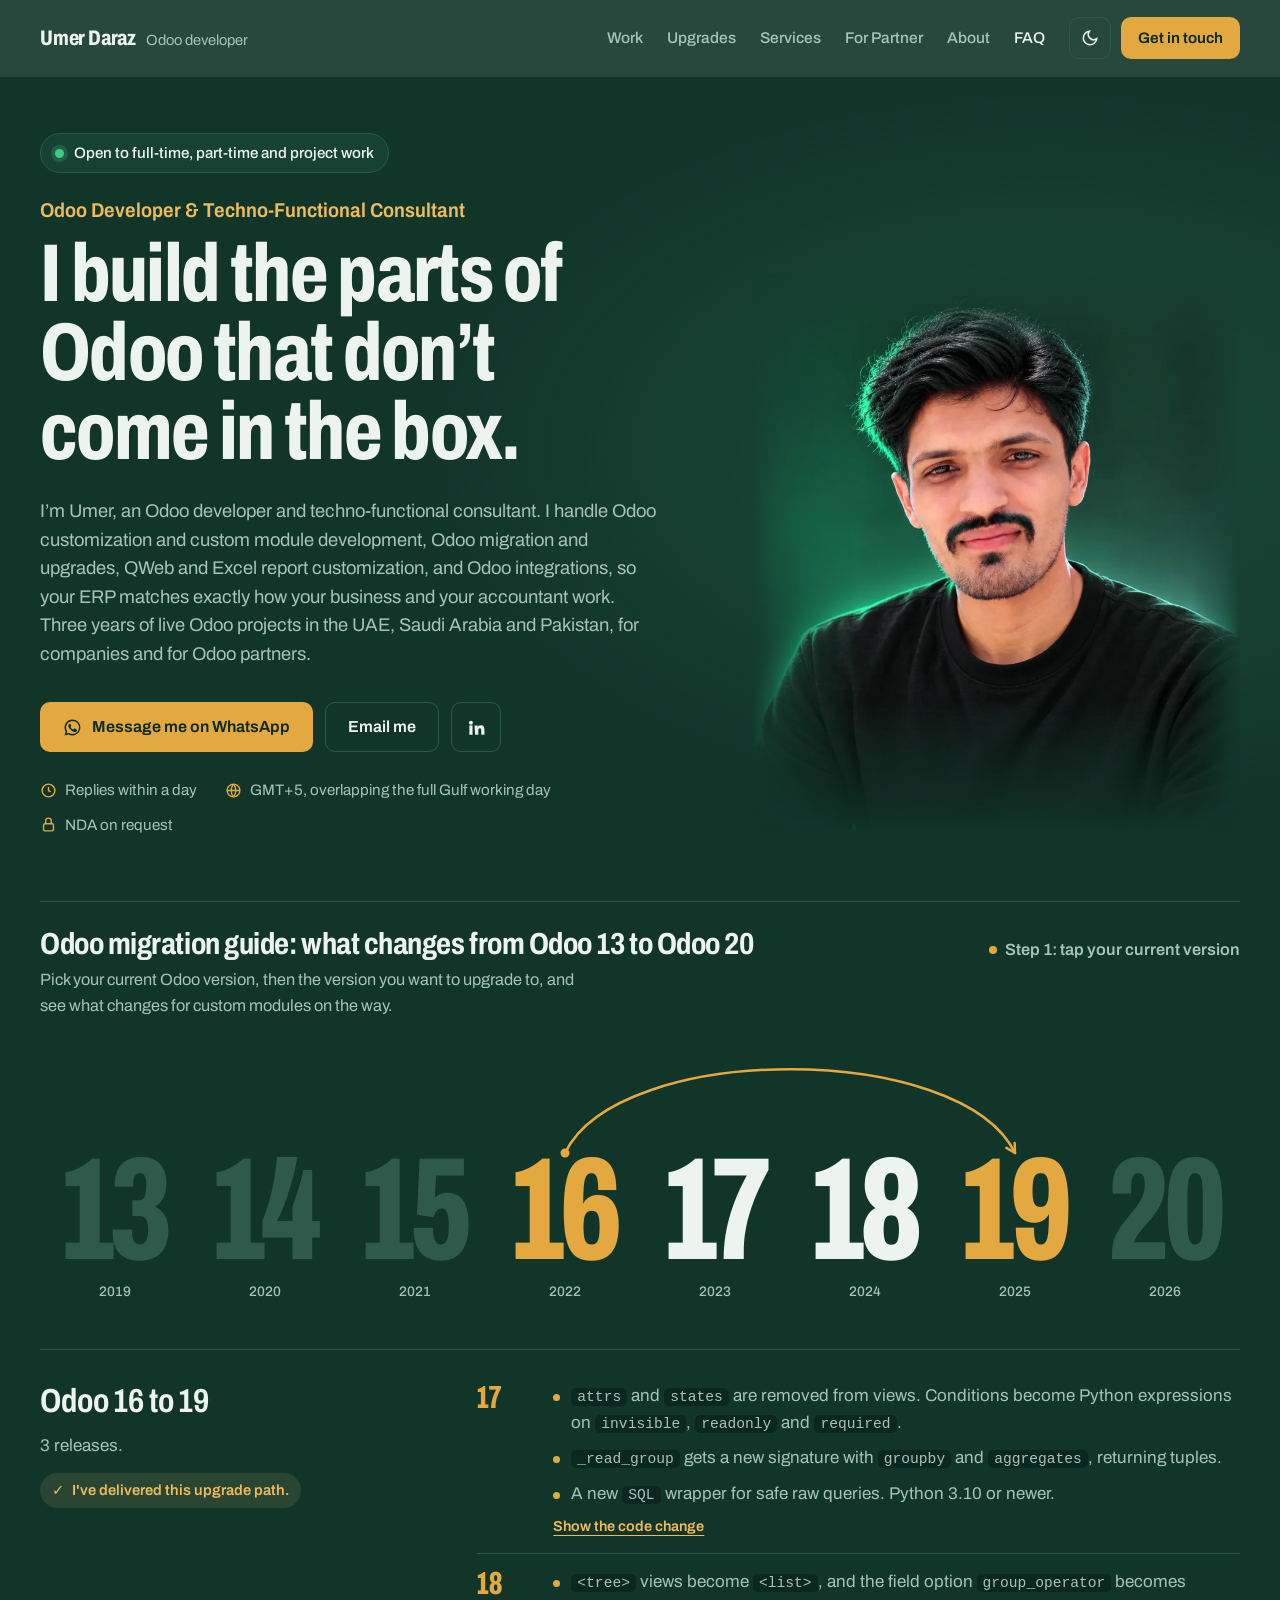
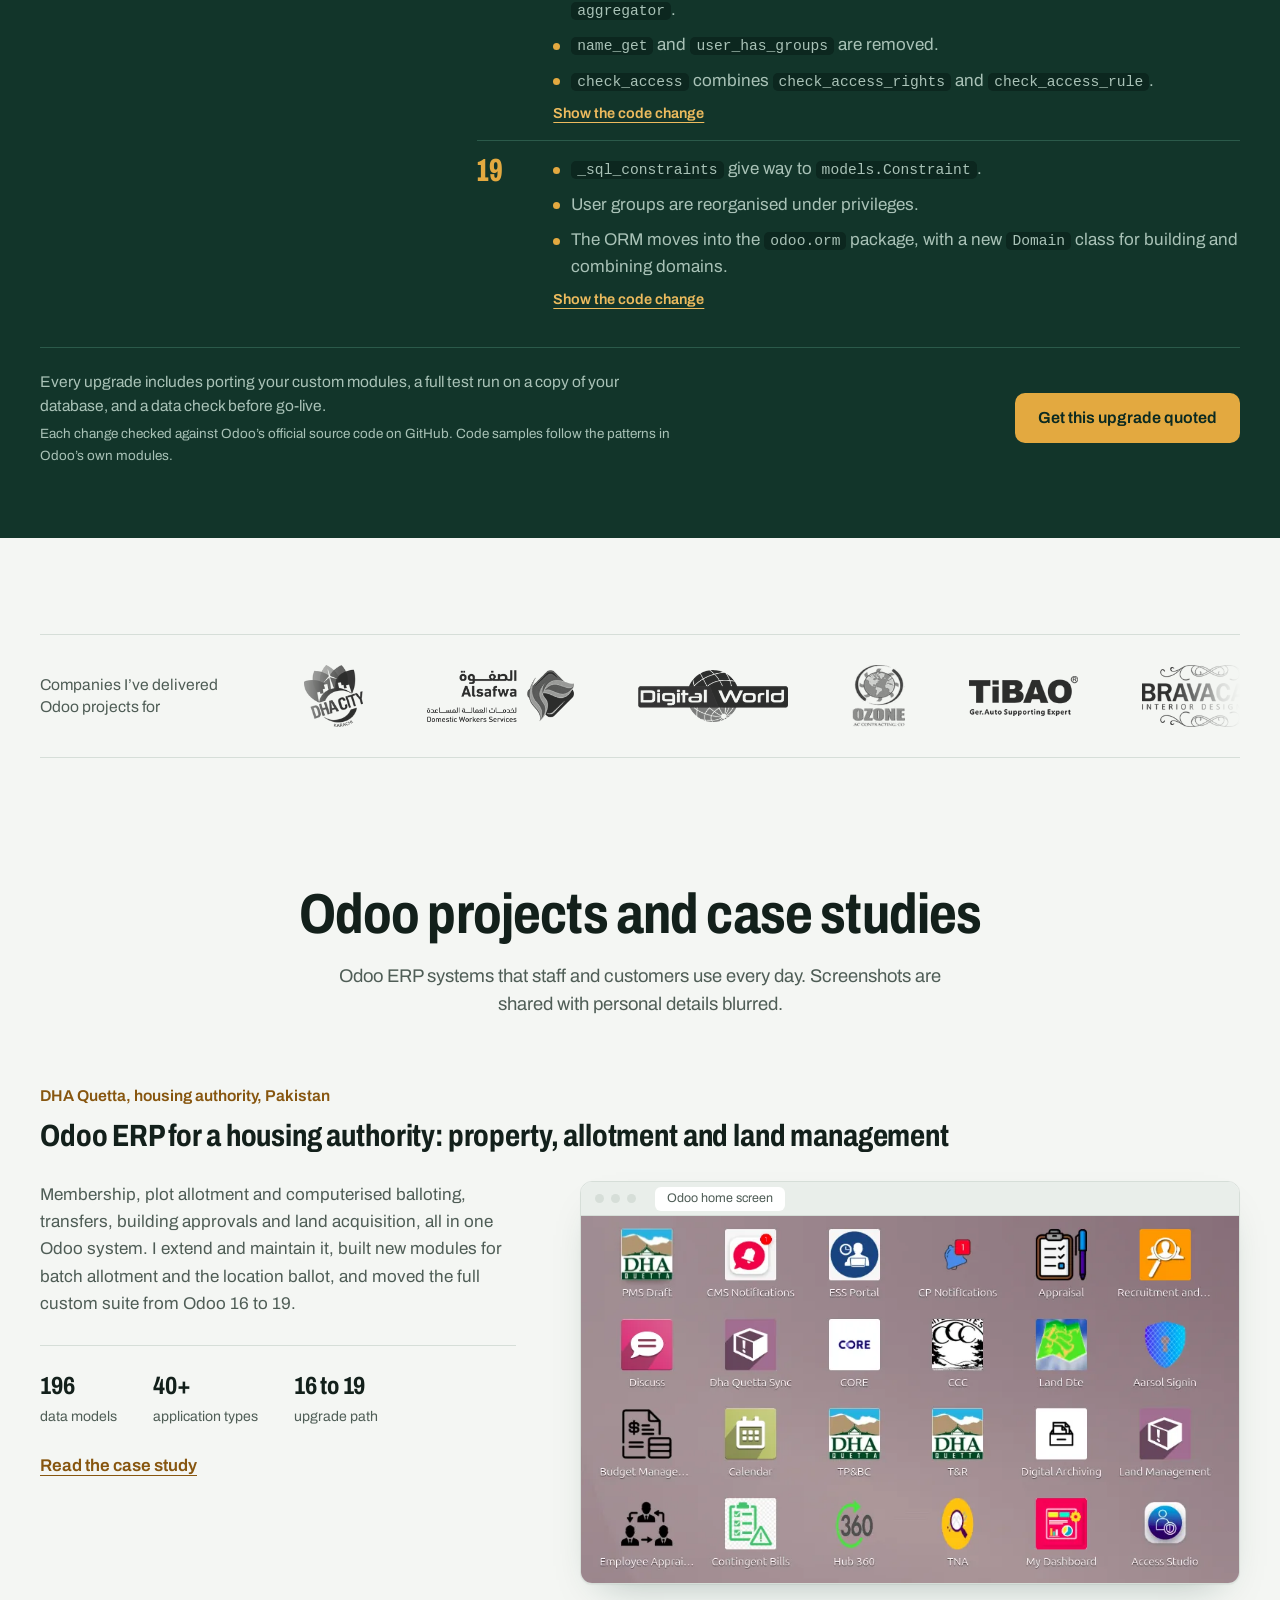
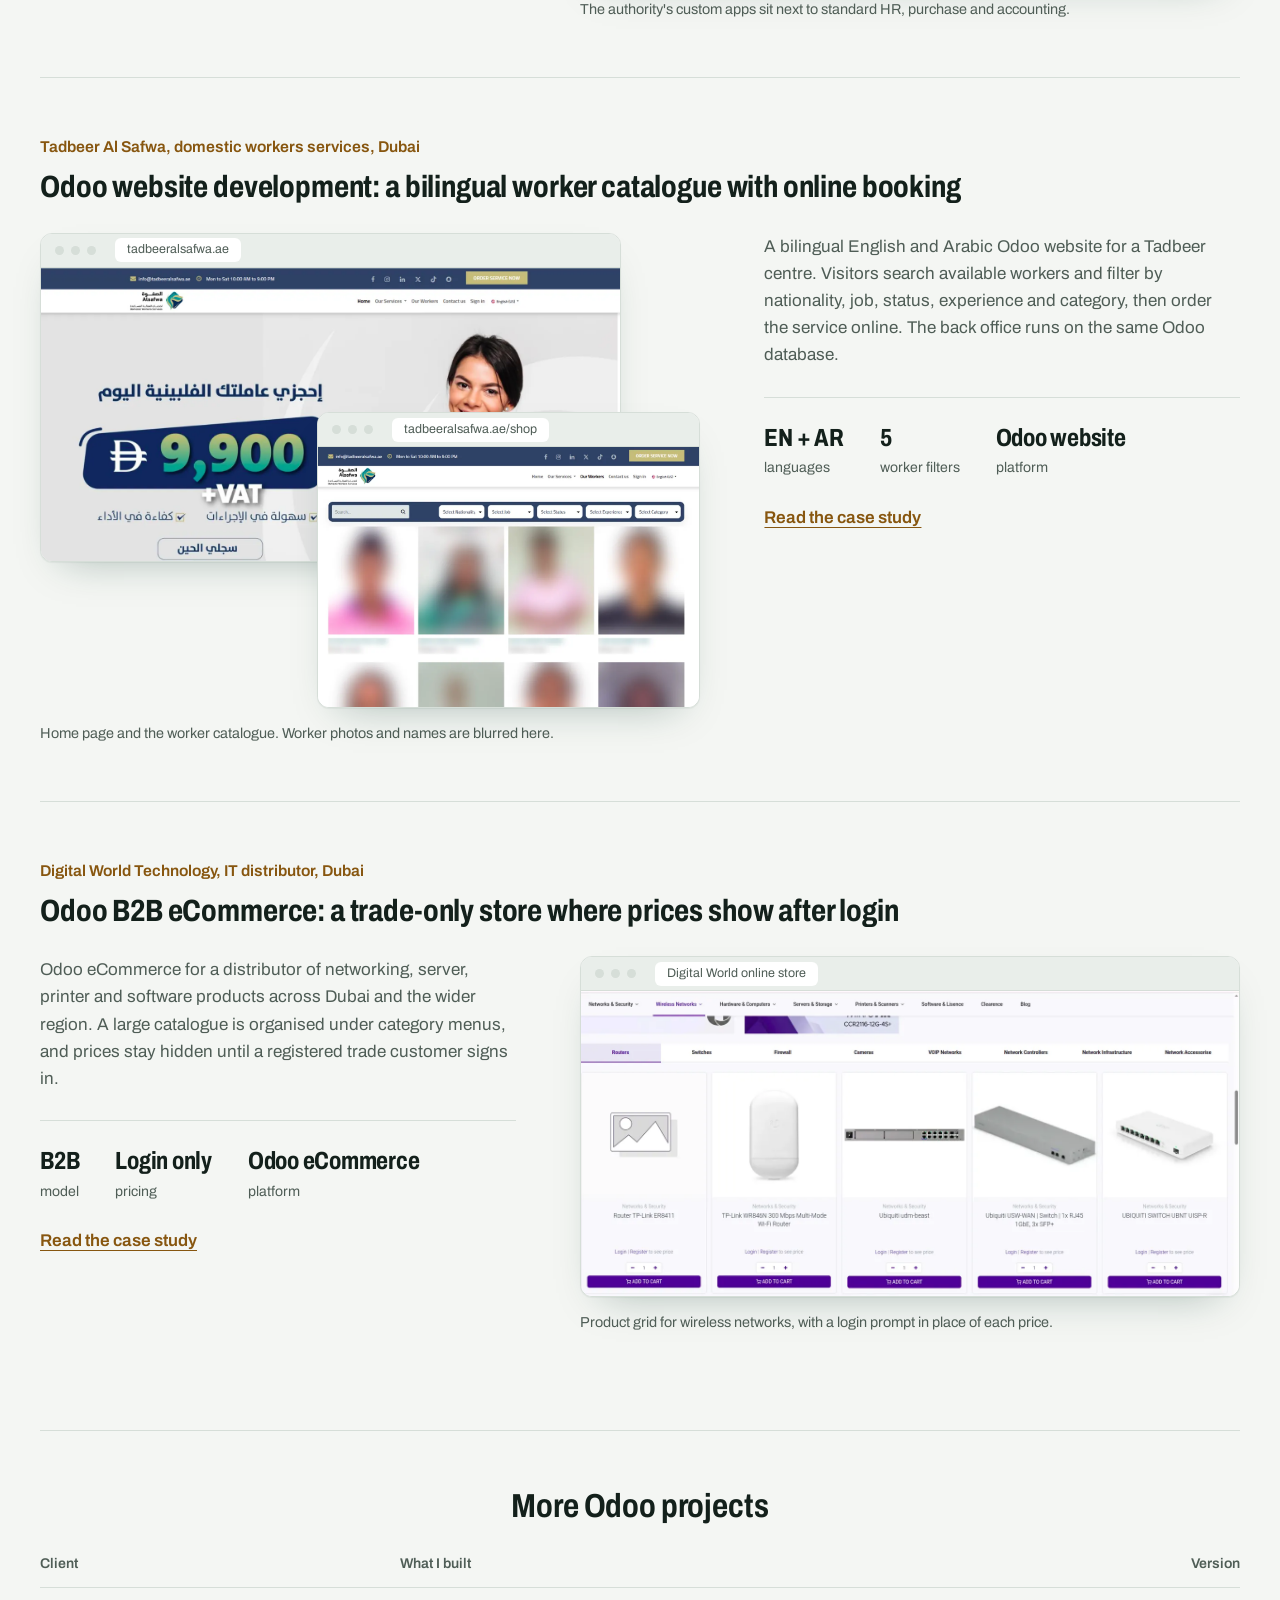
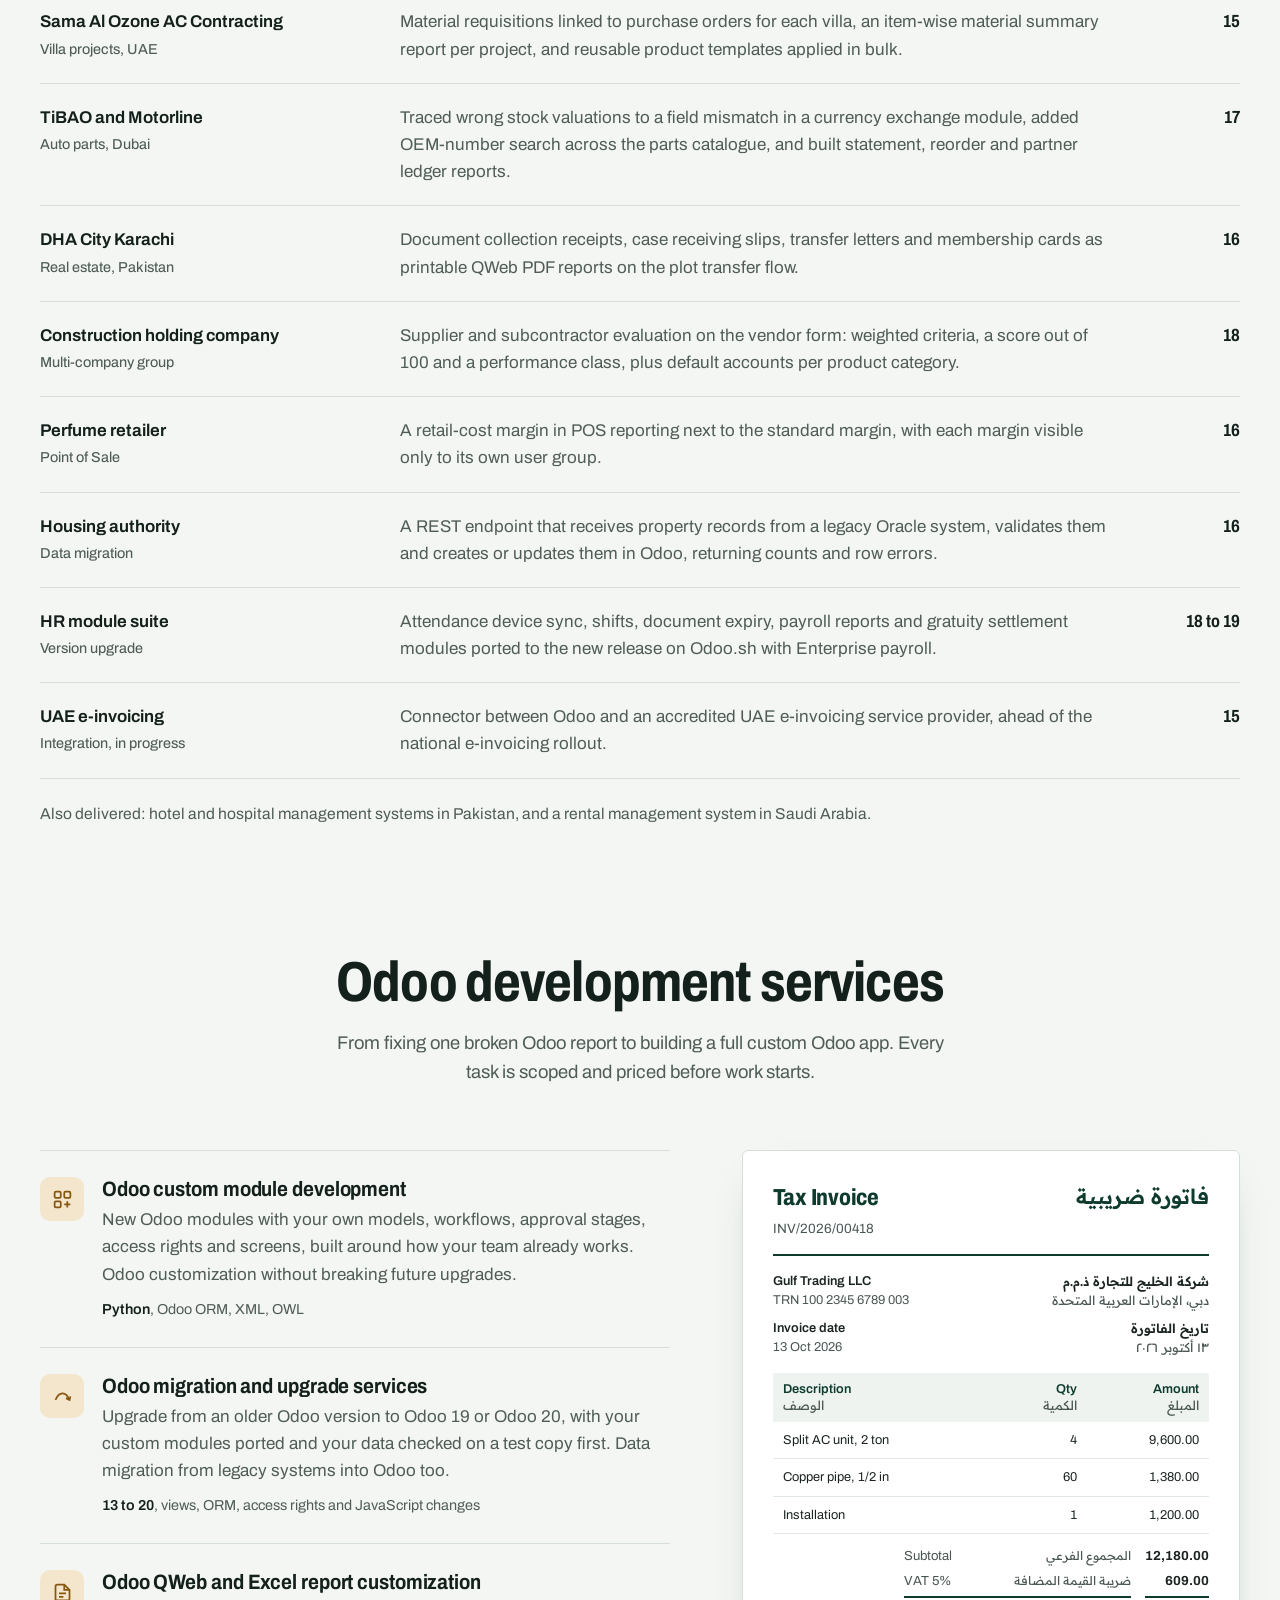
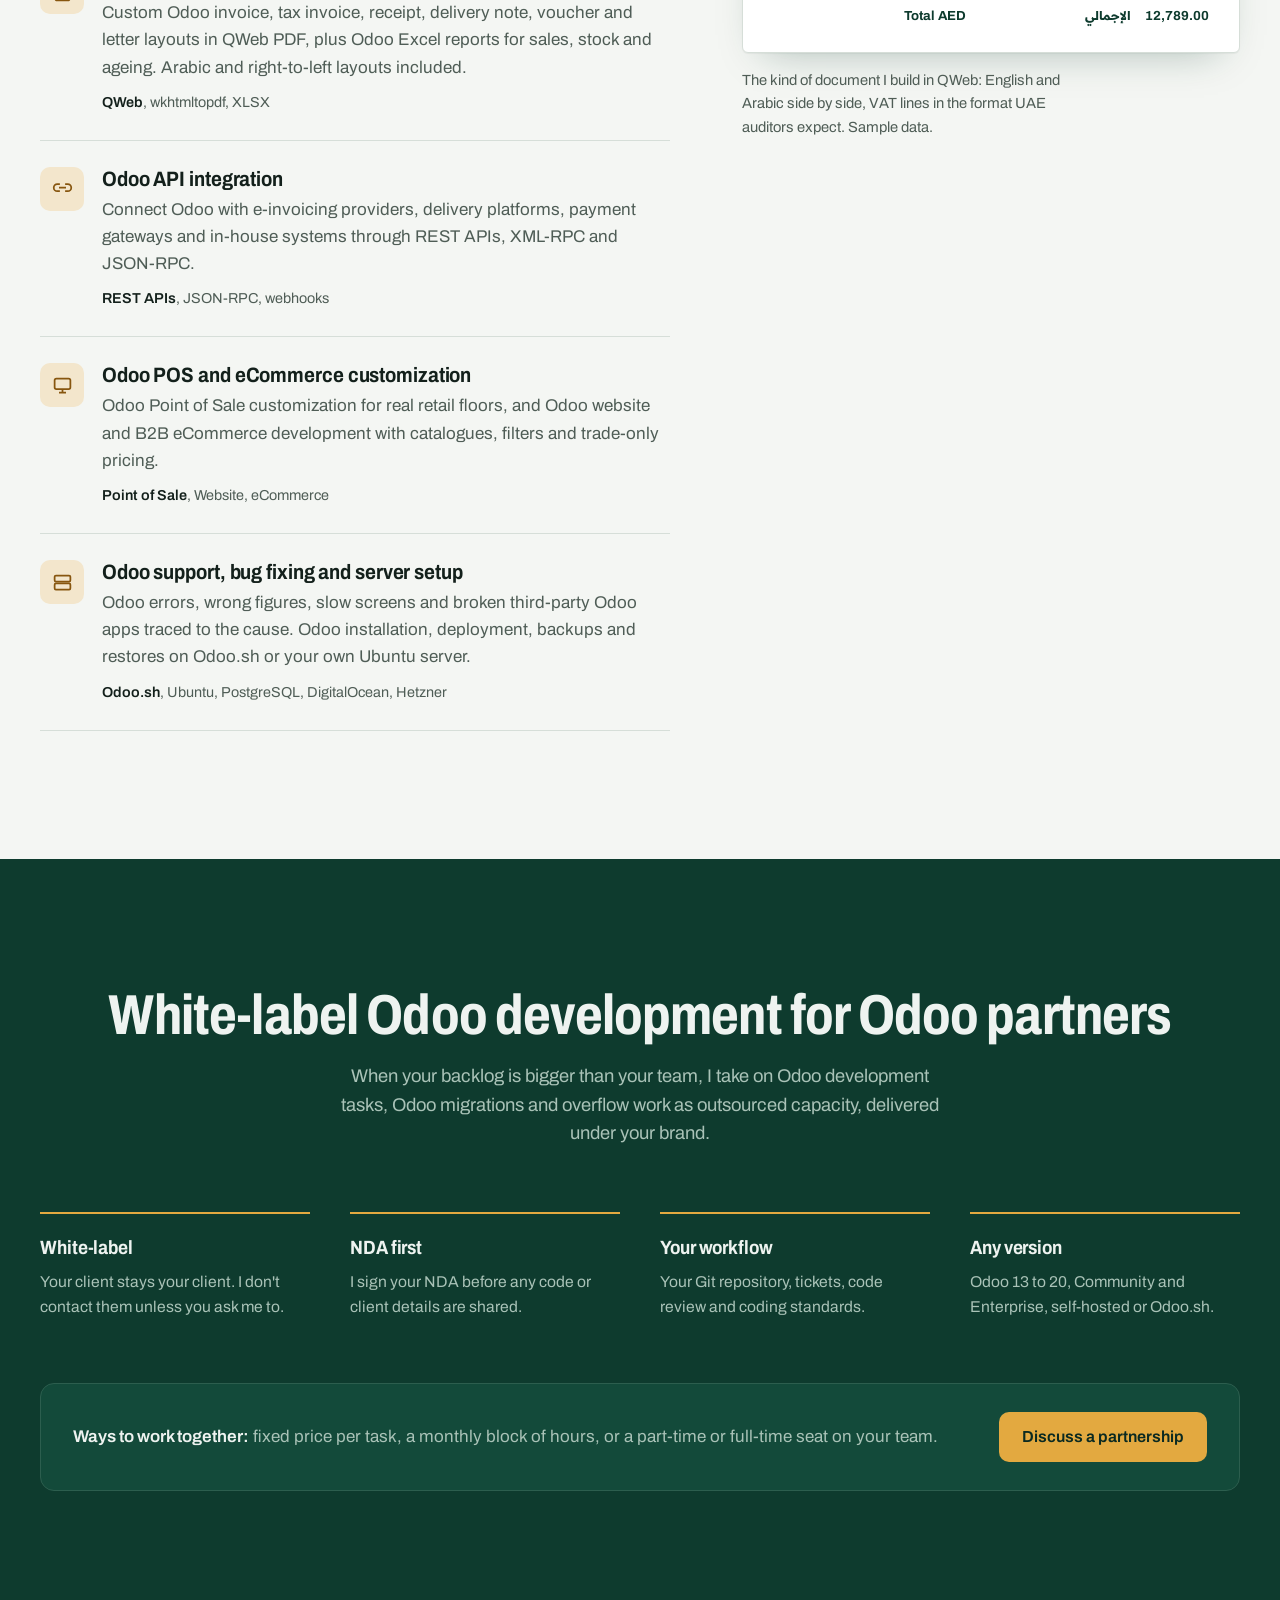
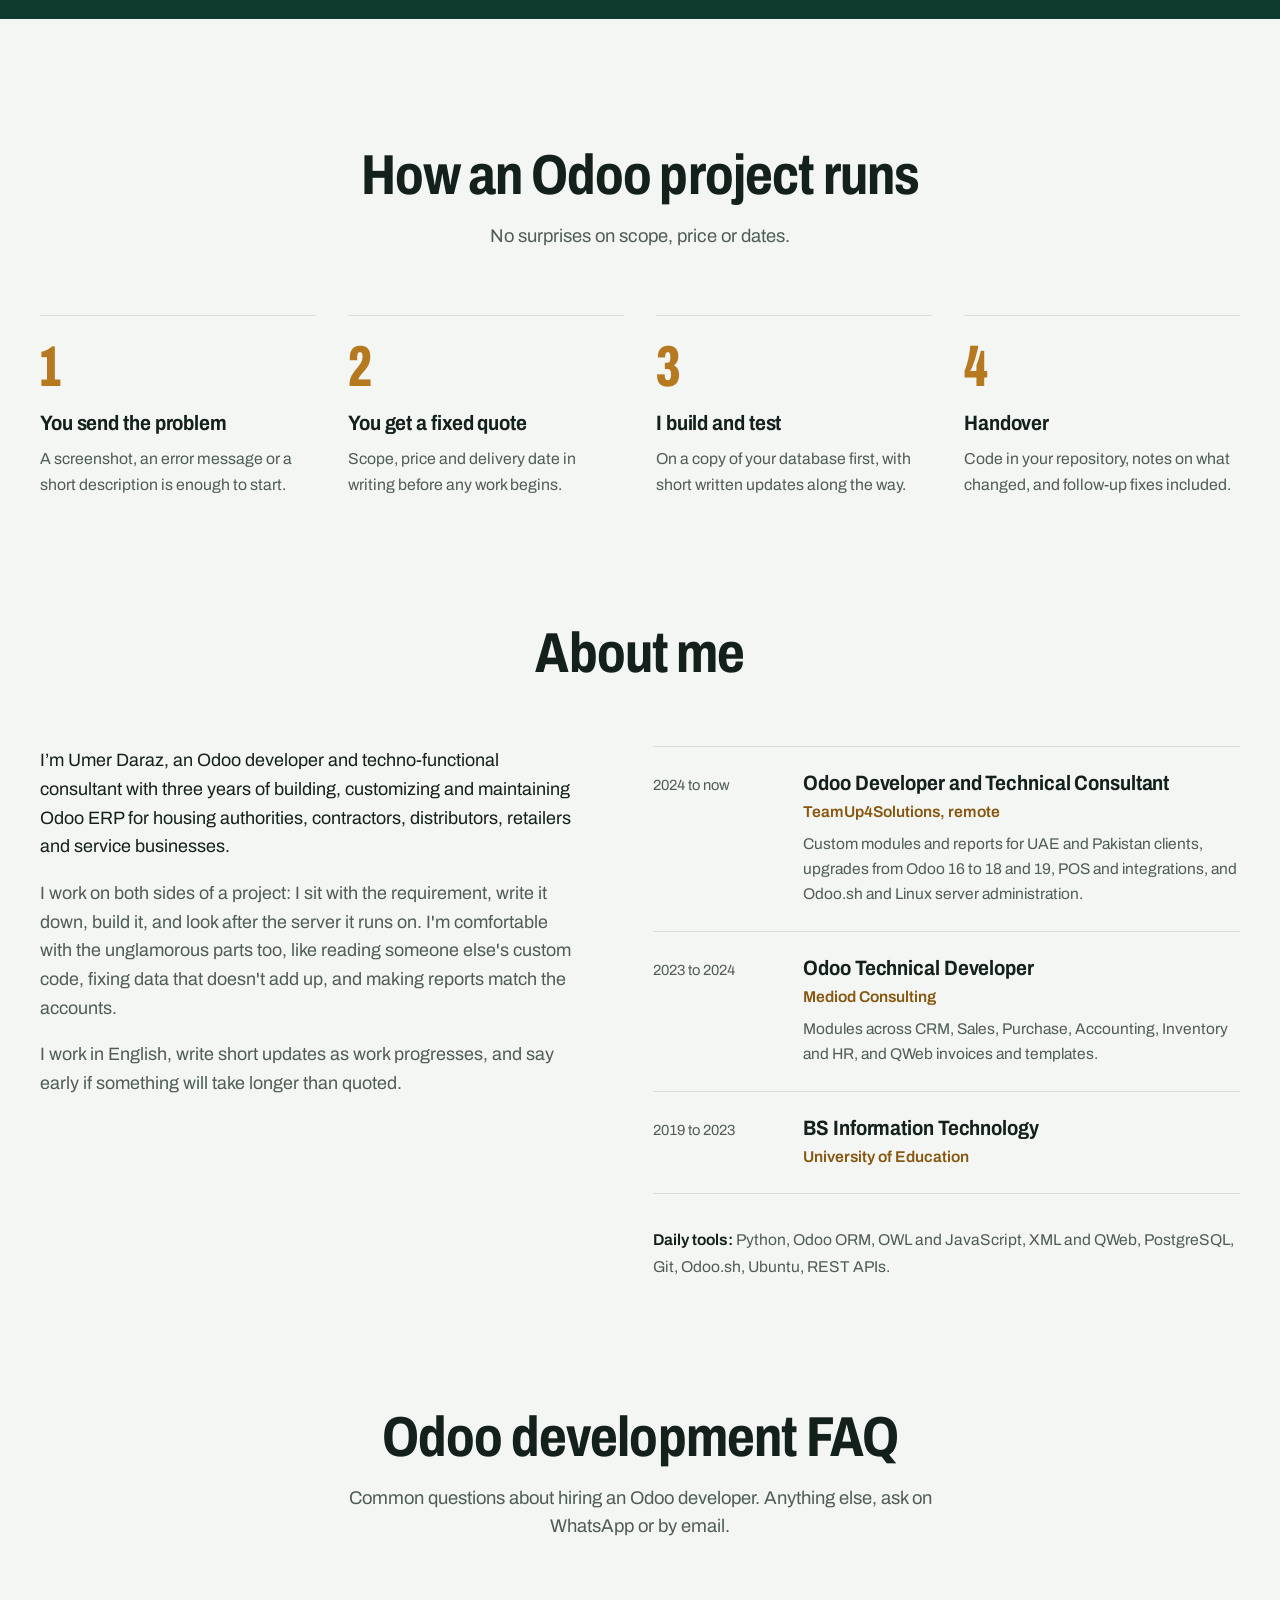
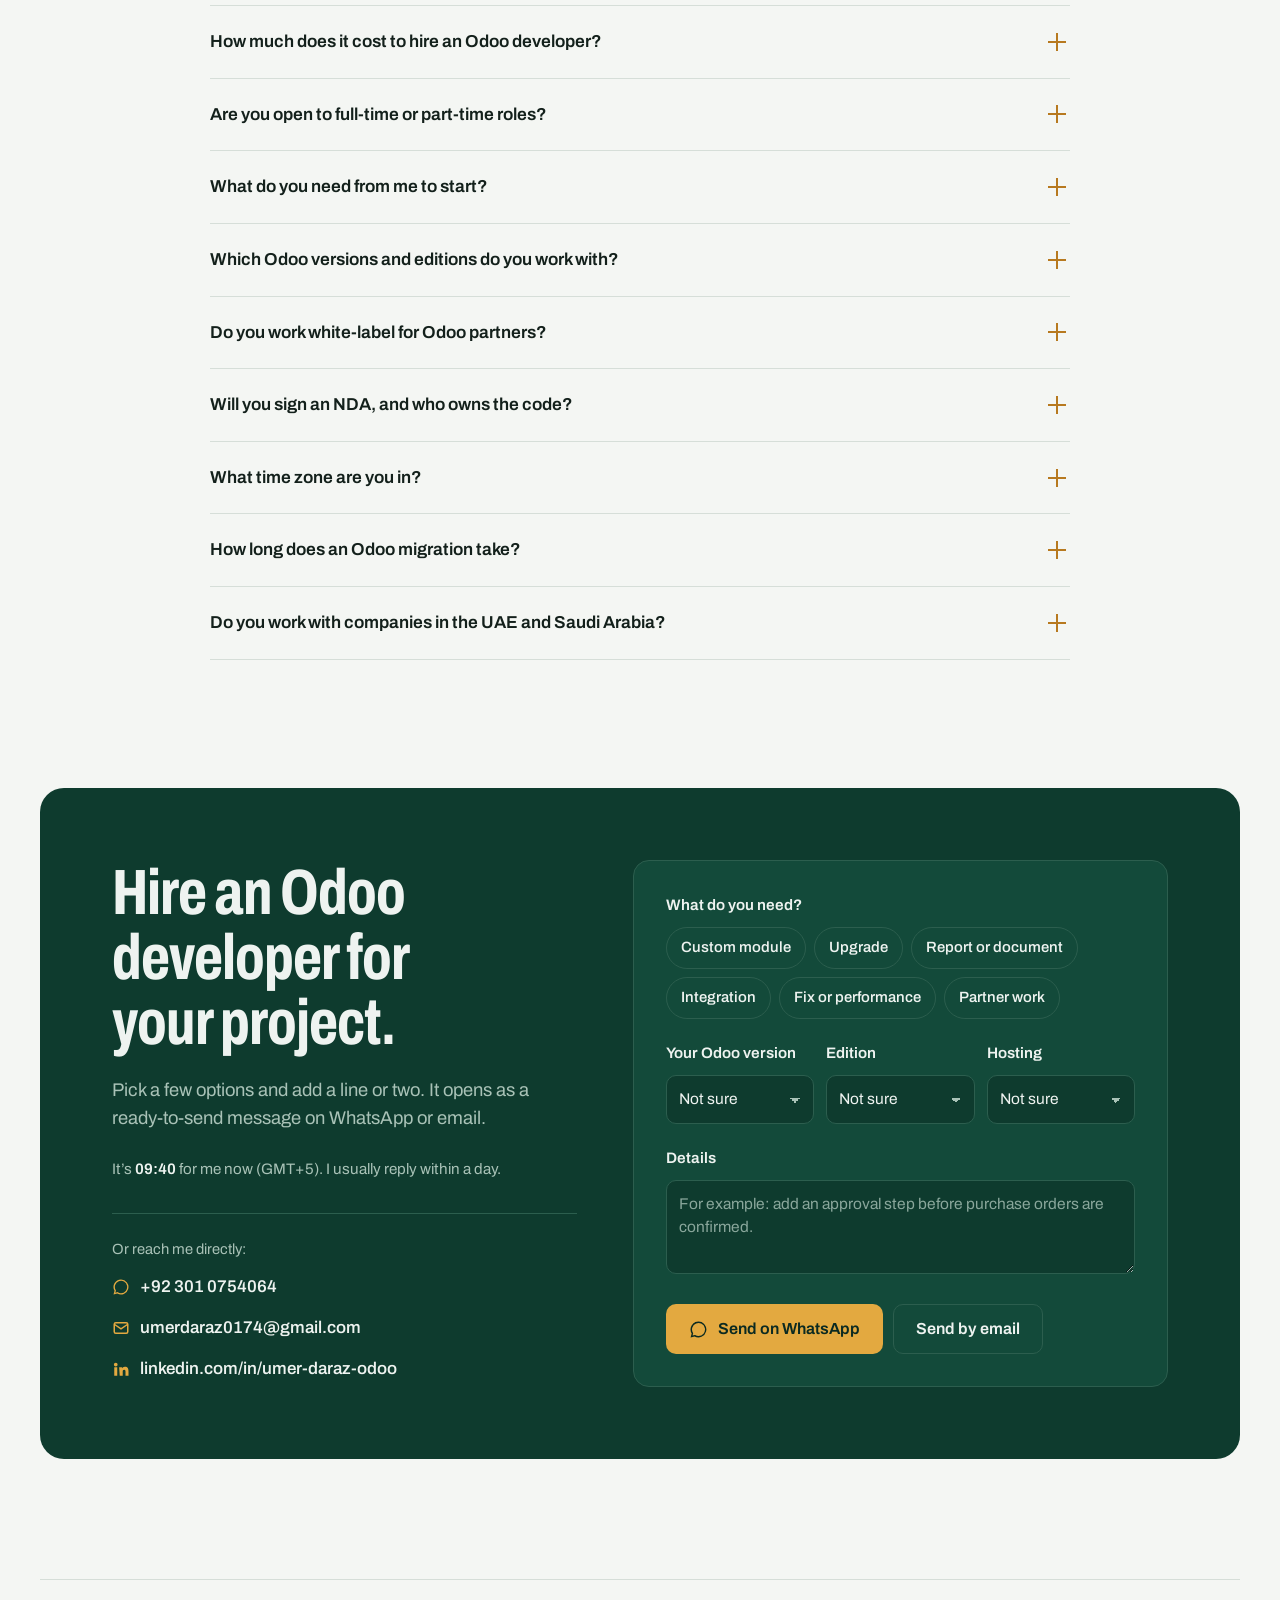
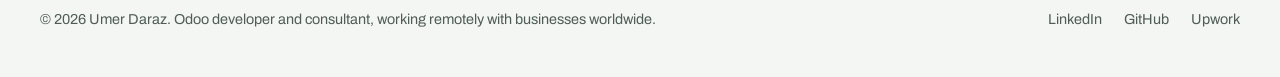
==== commit fb68aedd: "Add files via upload" ====
--- a/index.html
+++ b/index.html
@@ -252,7 +252,7 @@
 /* sections */
 .sec{padding:128px 0}
 .sec-head{display:grid;gap:18px;margin-bottom:64px;justify-items:center;text-align:center}
-.sec-head h2{max-width:22ch}
+.sec-head h2{max-width:none}
 .sec-head .lede{margin-inline:auto}
 
 /* work */
@@ -365,7 +365,6 @@
 /* partners */
 .band{background:var(--band);color:var(--band-ink)}
 .band .lede{color:var(--band-muted)}
-.band h2{max-width:24ch}
 .promises{display:grid;grid-template-columns:repeat(4,1fr);gap:40px;list-style:none;margin:0;padding:0}
 .promises li{border-top:2px solid var(--band-accent);padding-top:22px}
 .promises h3{font-size:1.2rem}
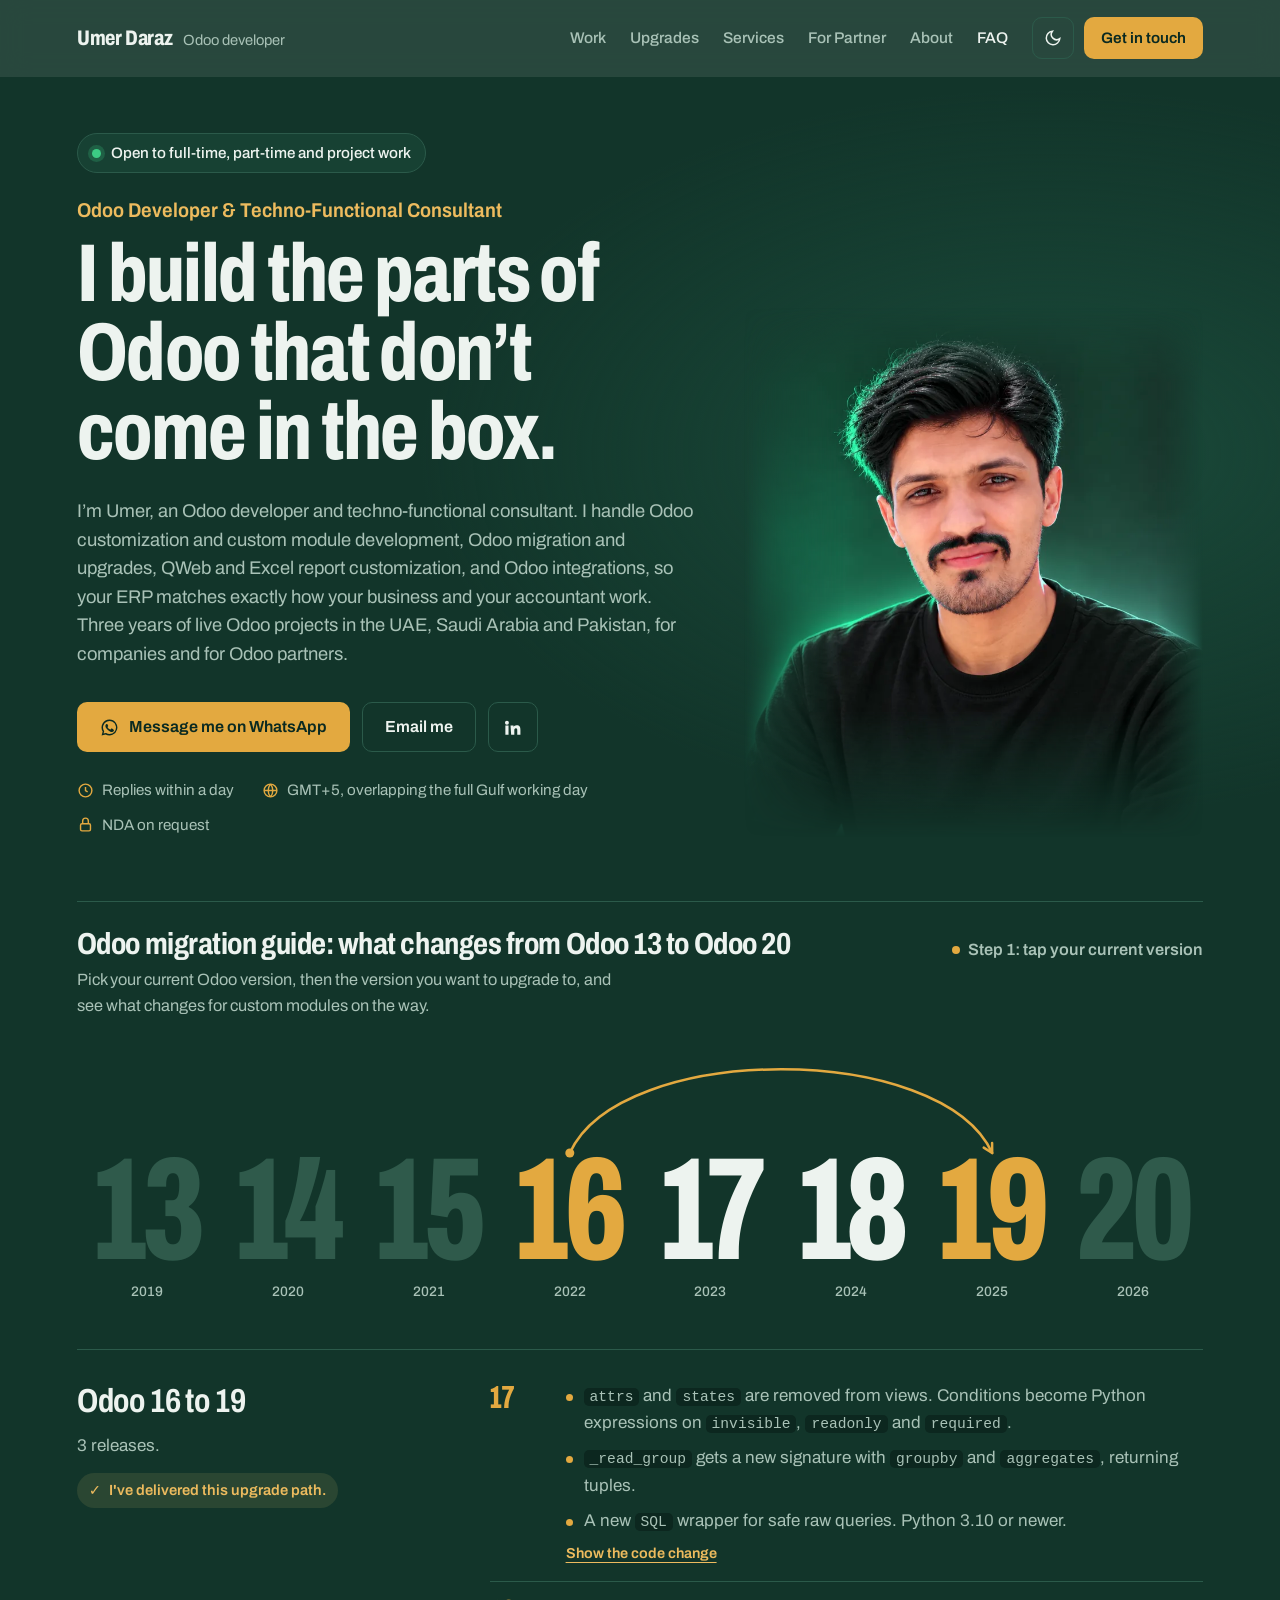
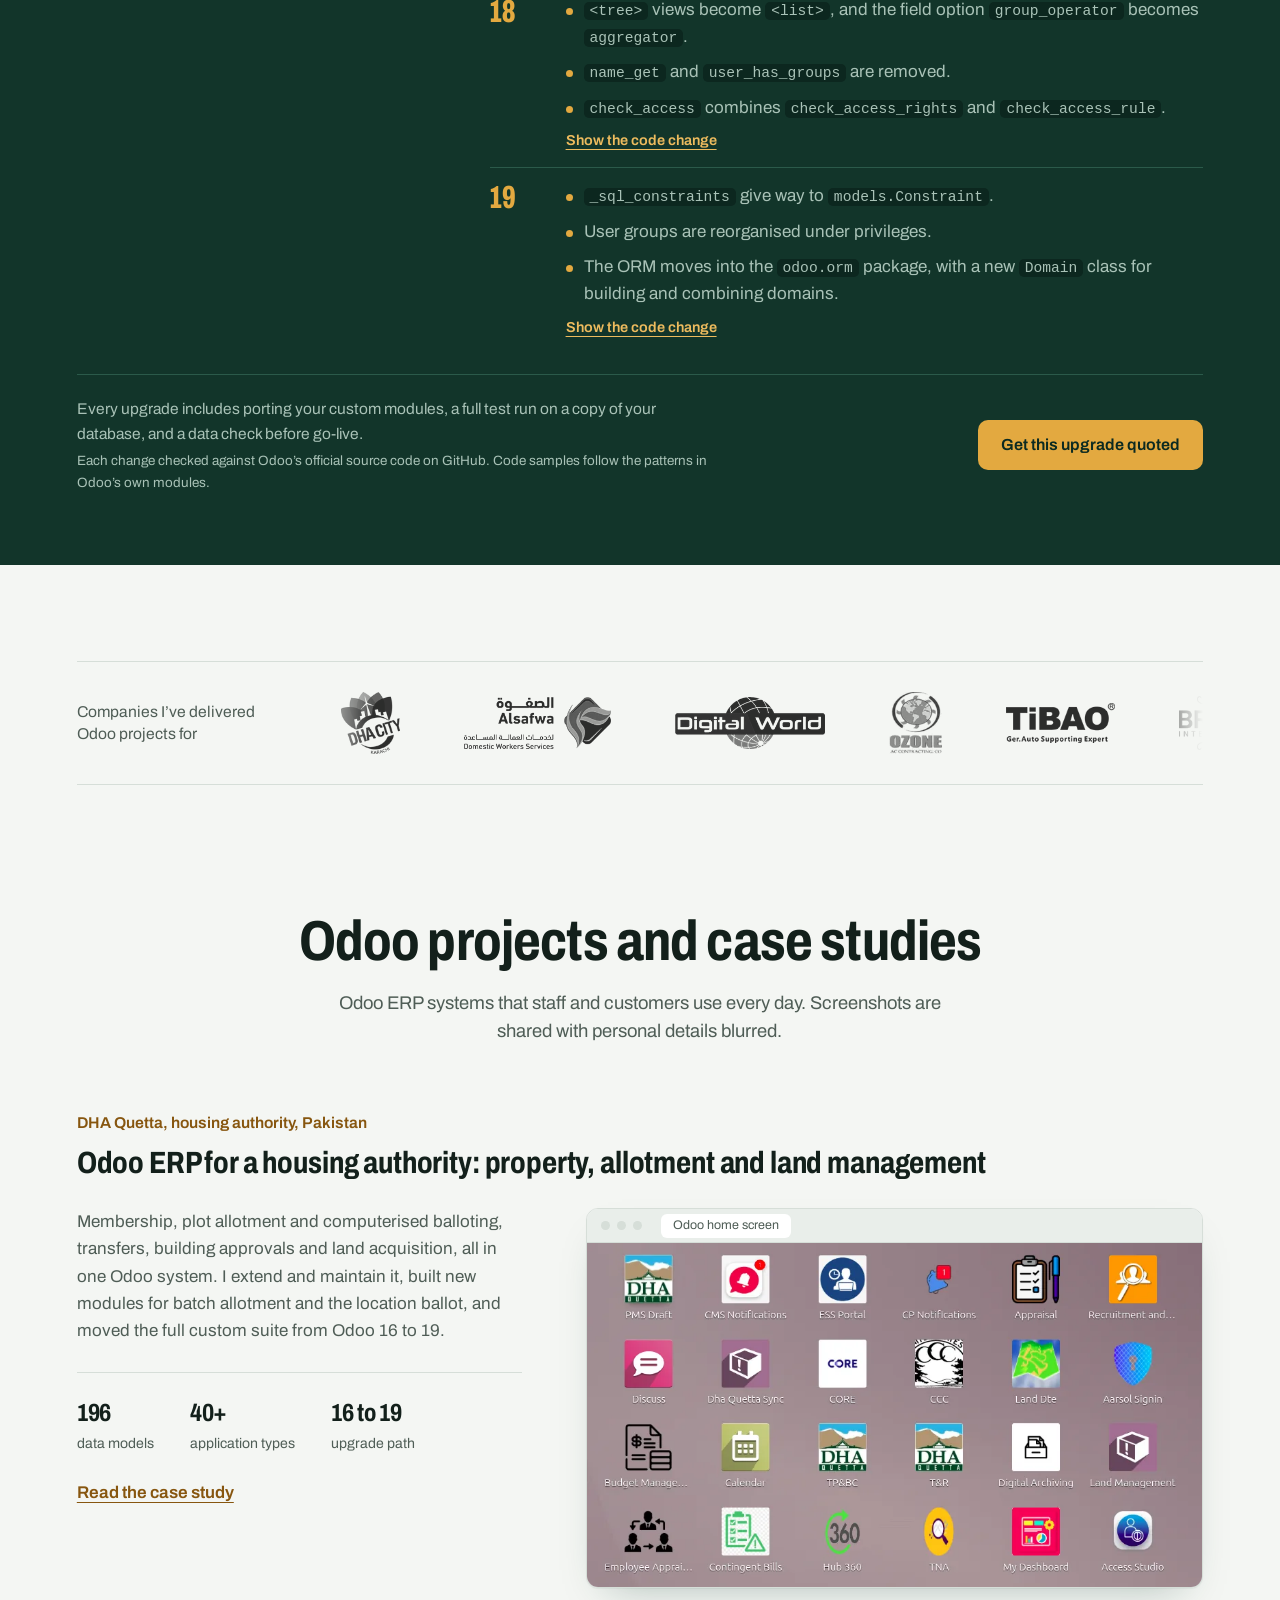
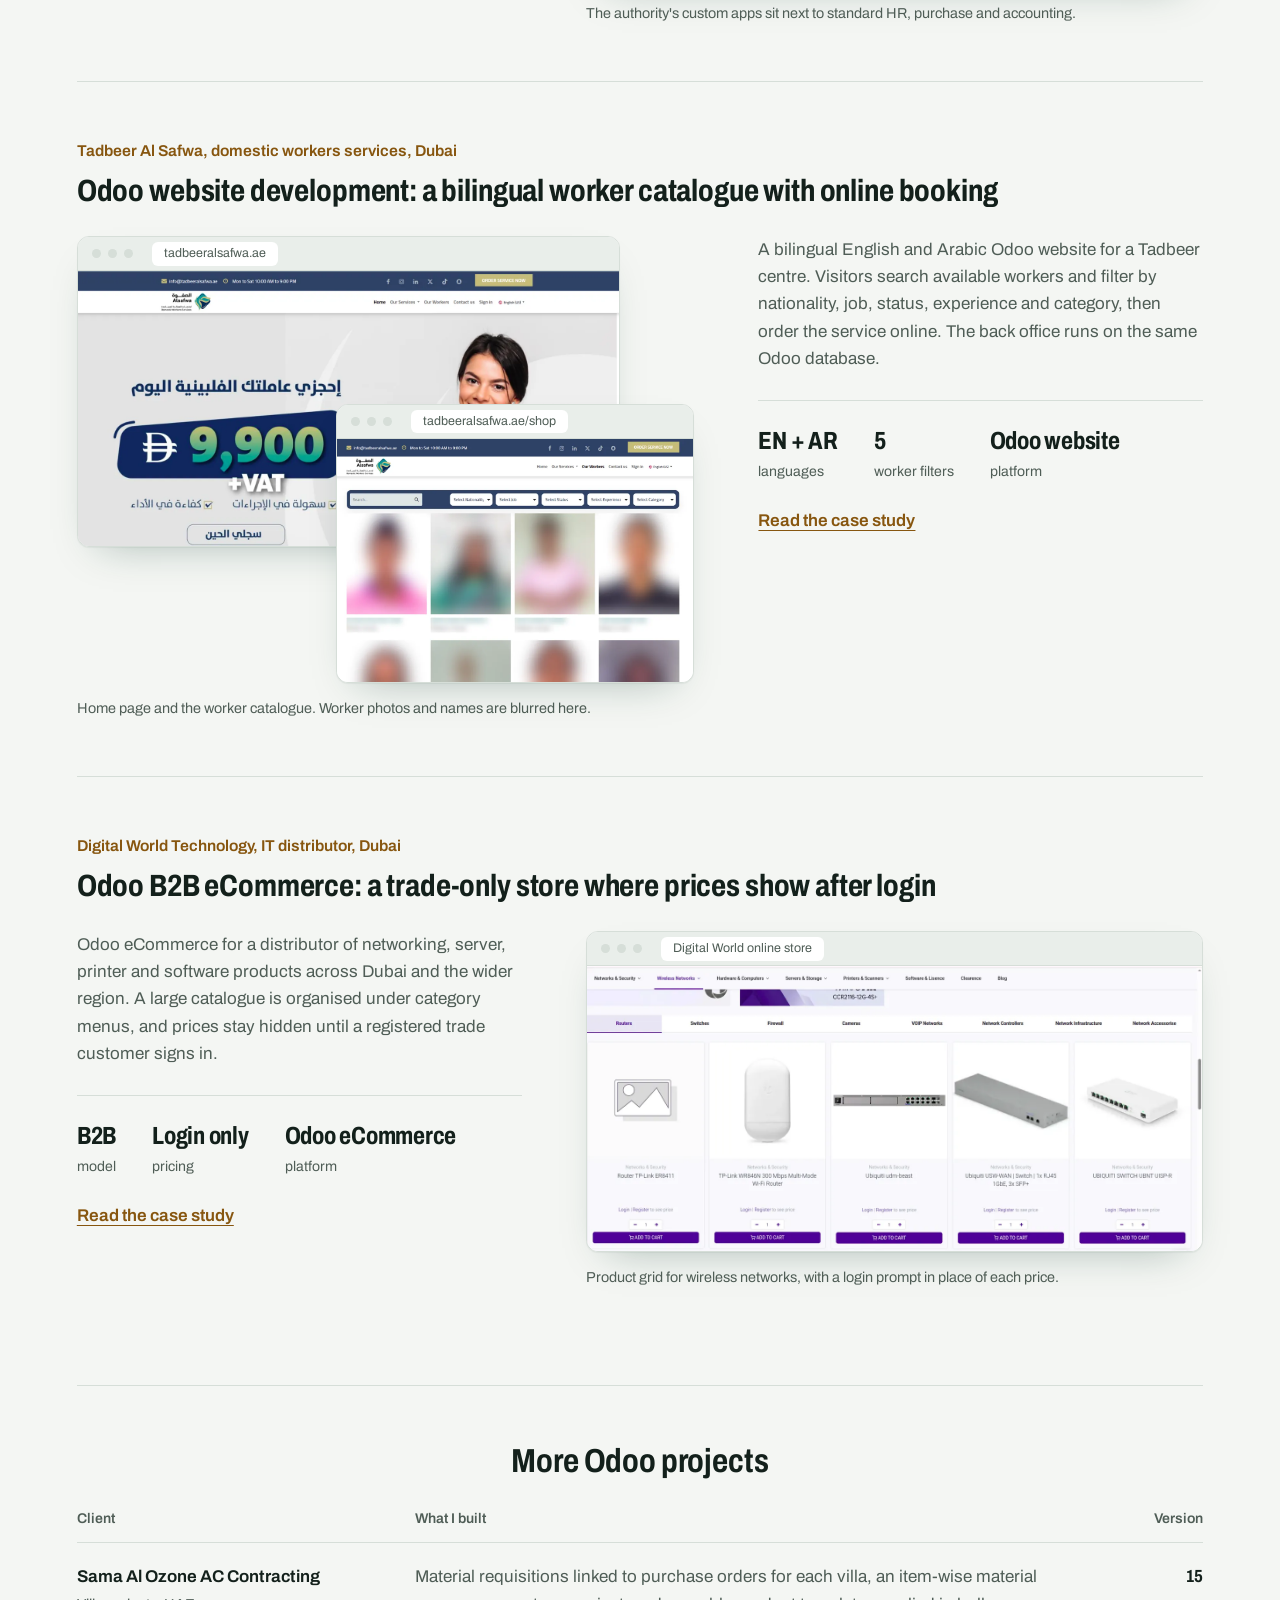
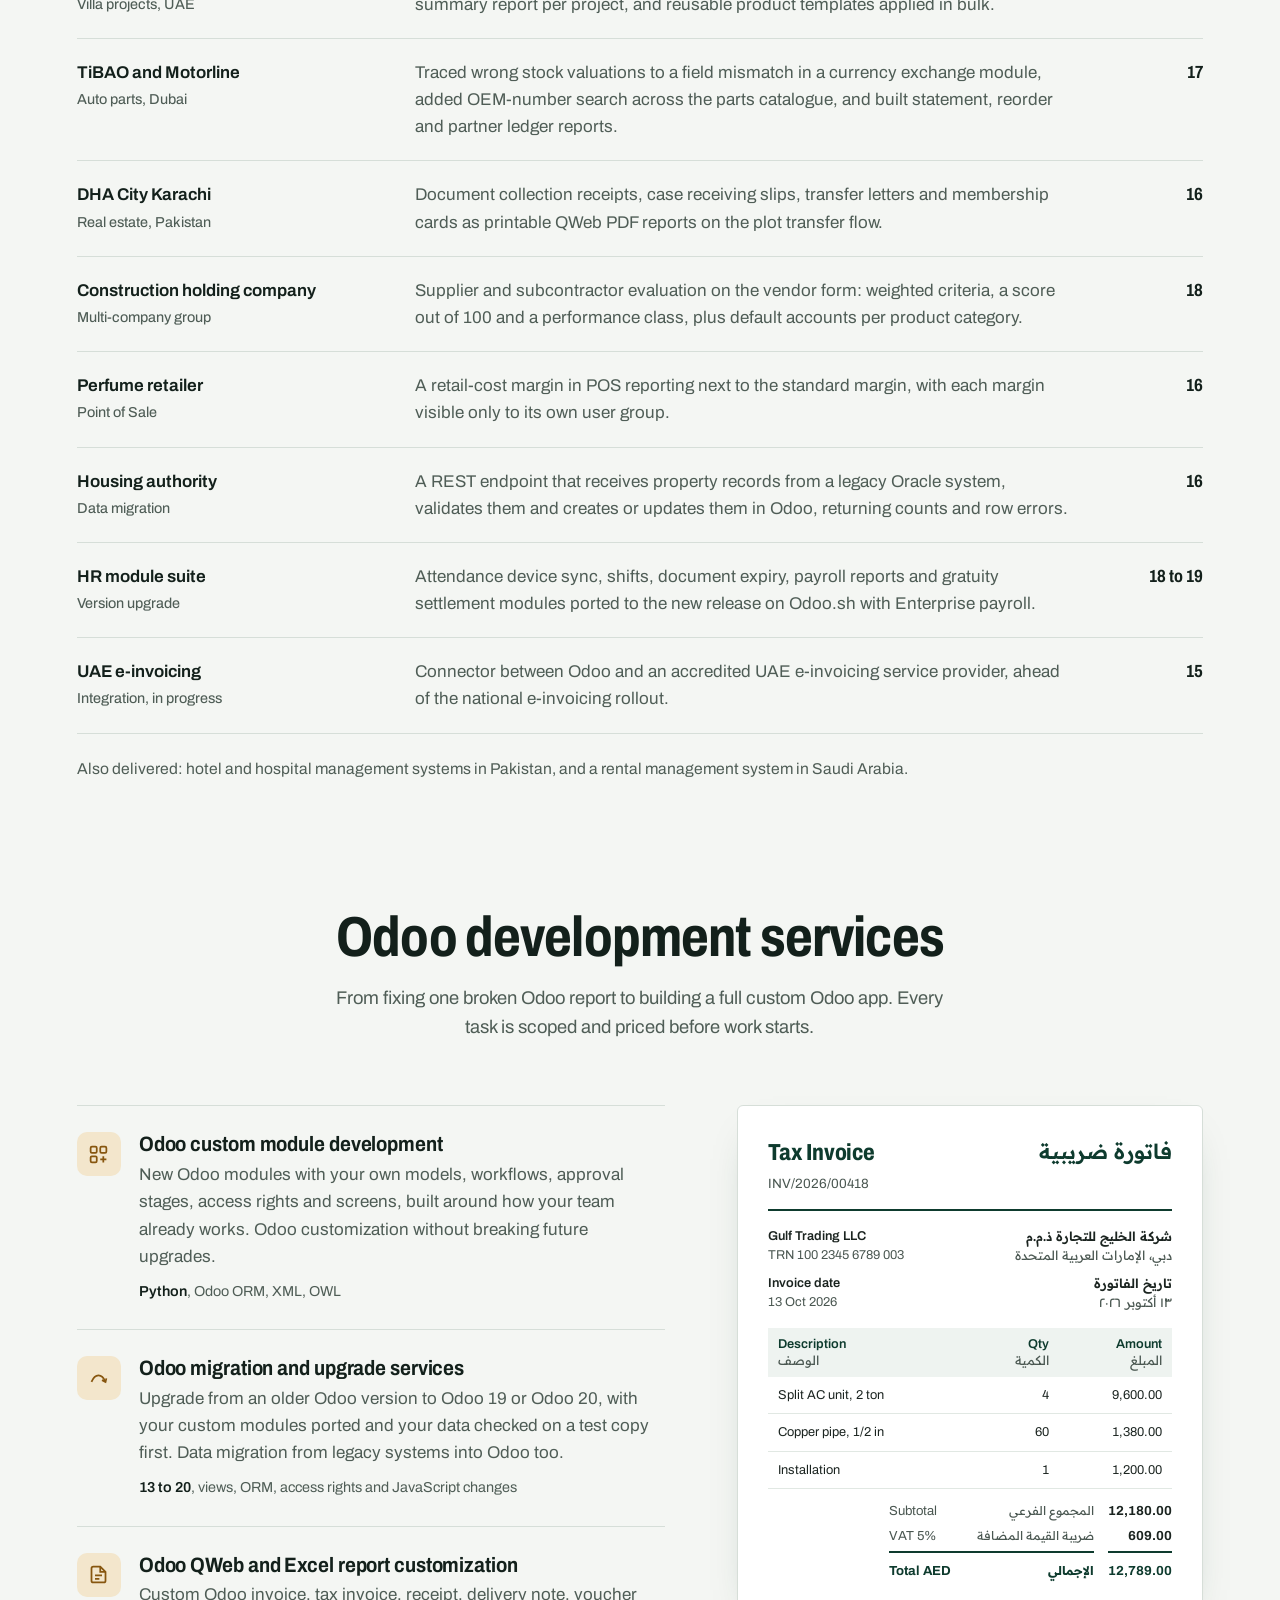
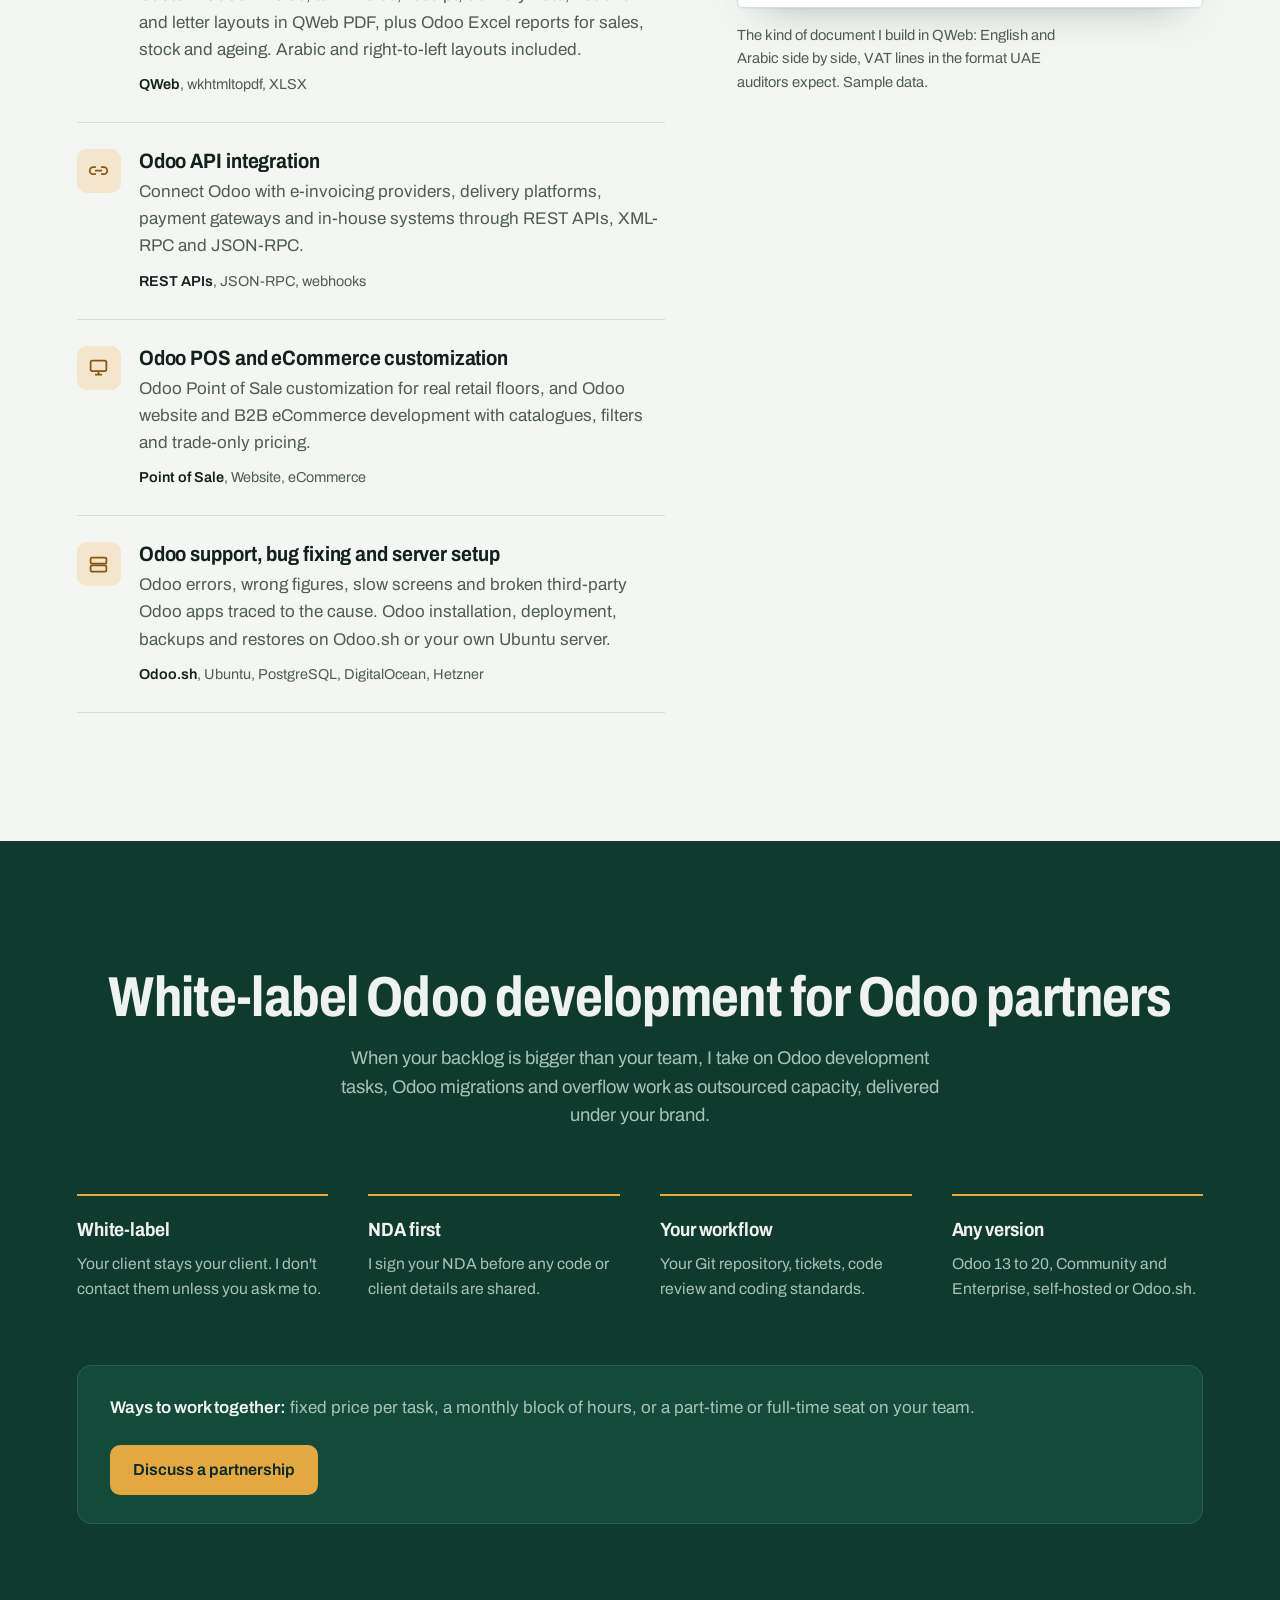
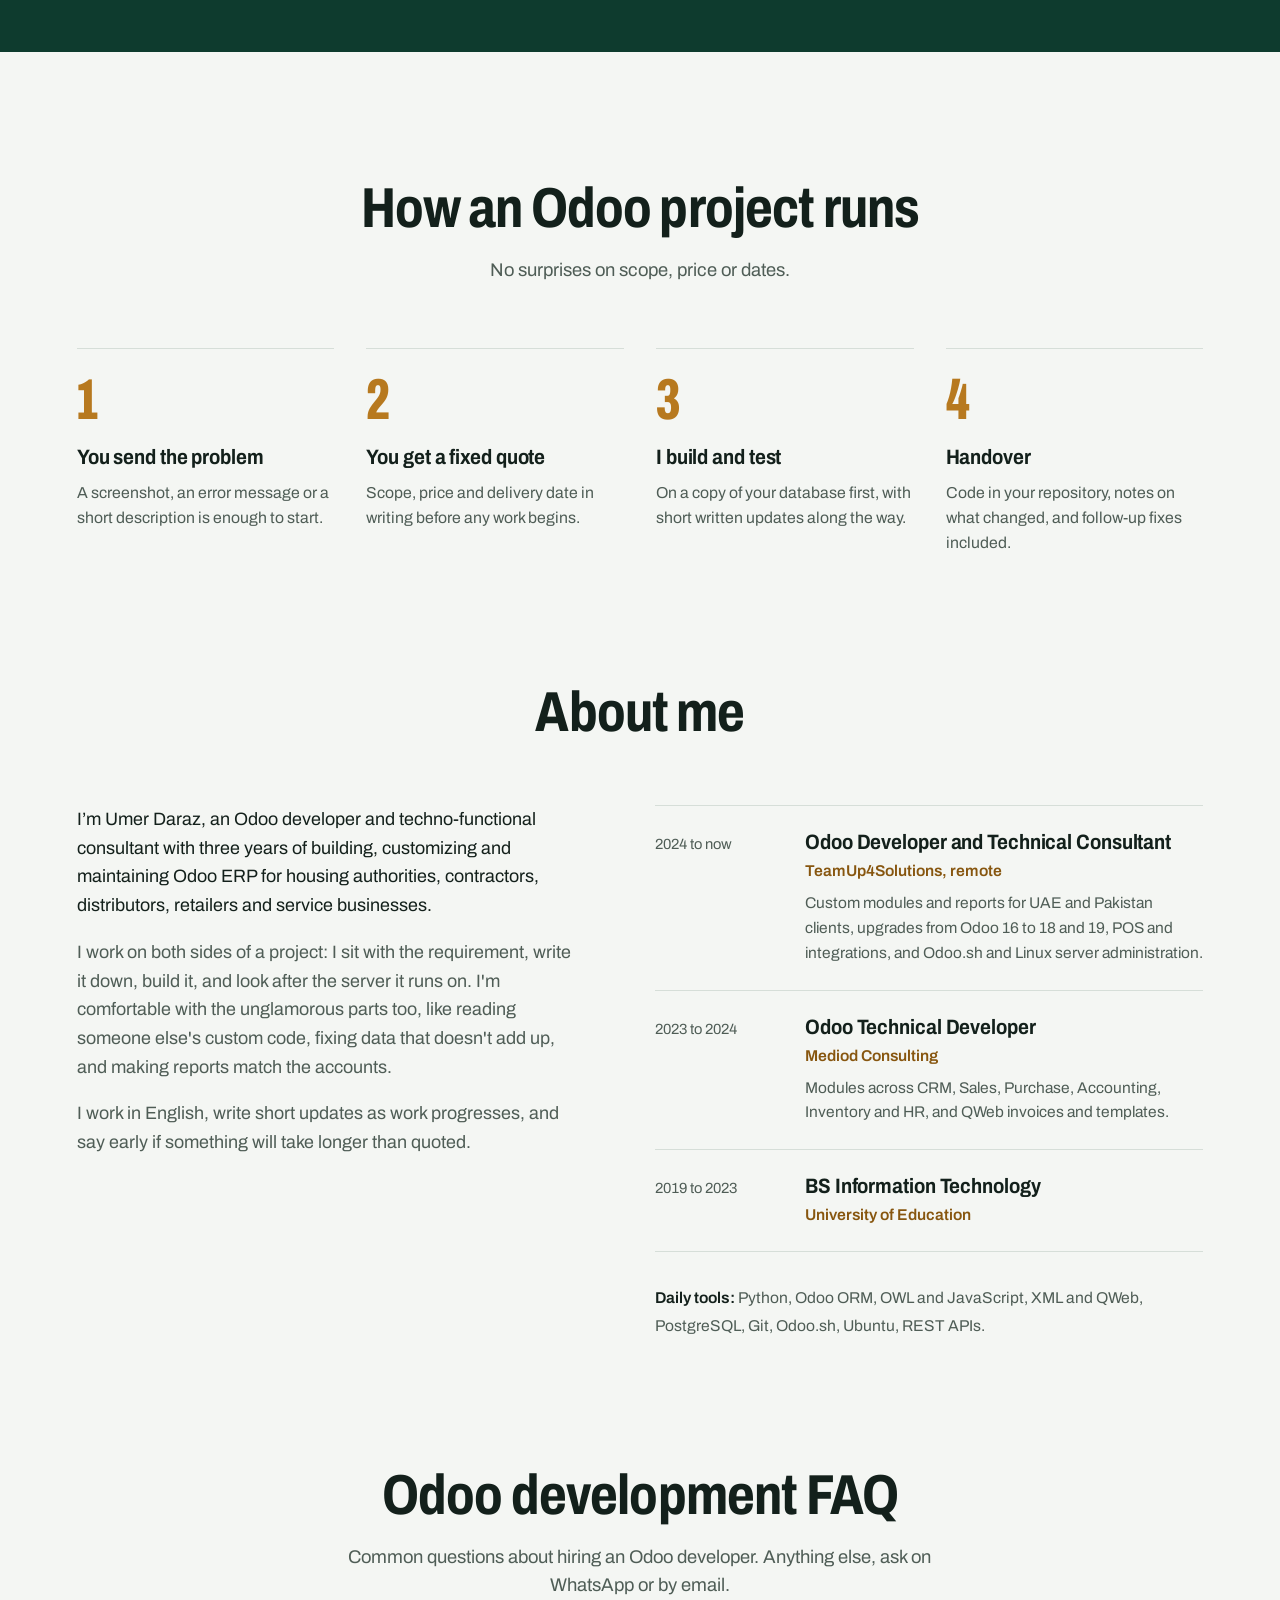
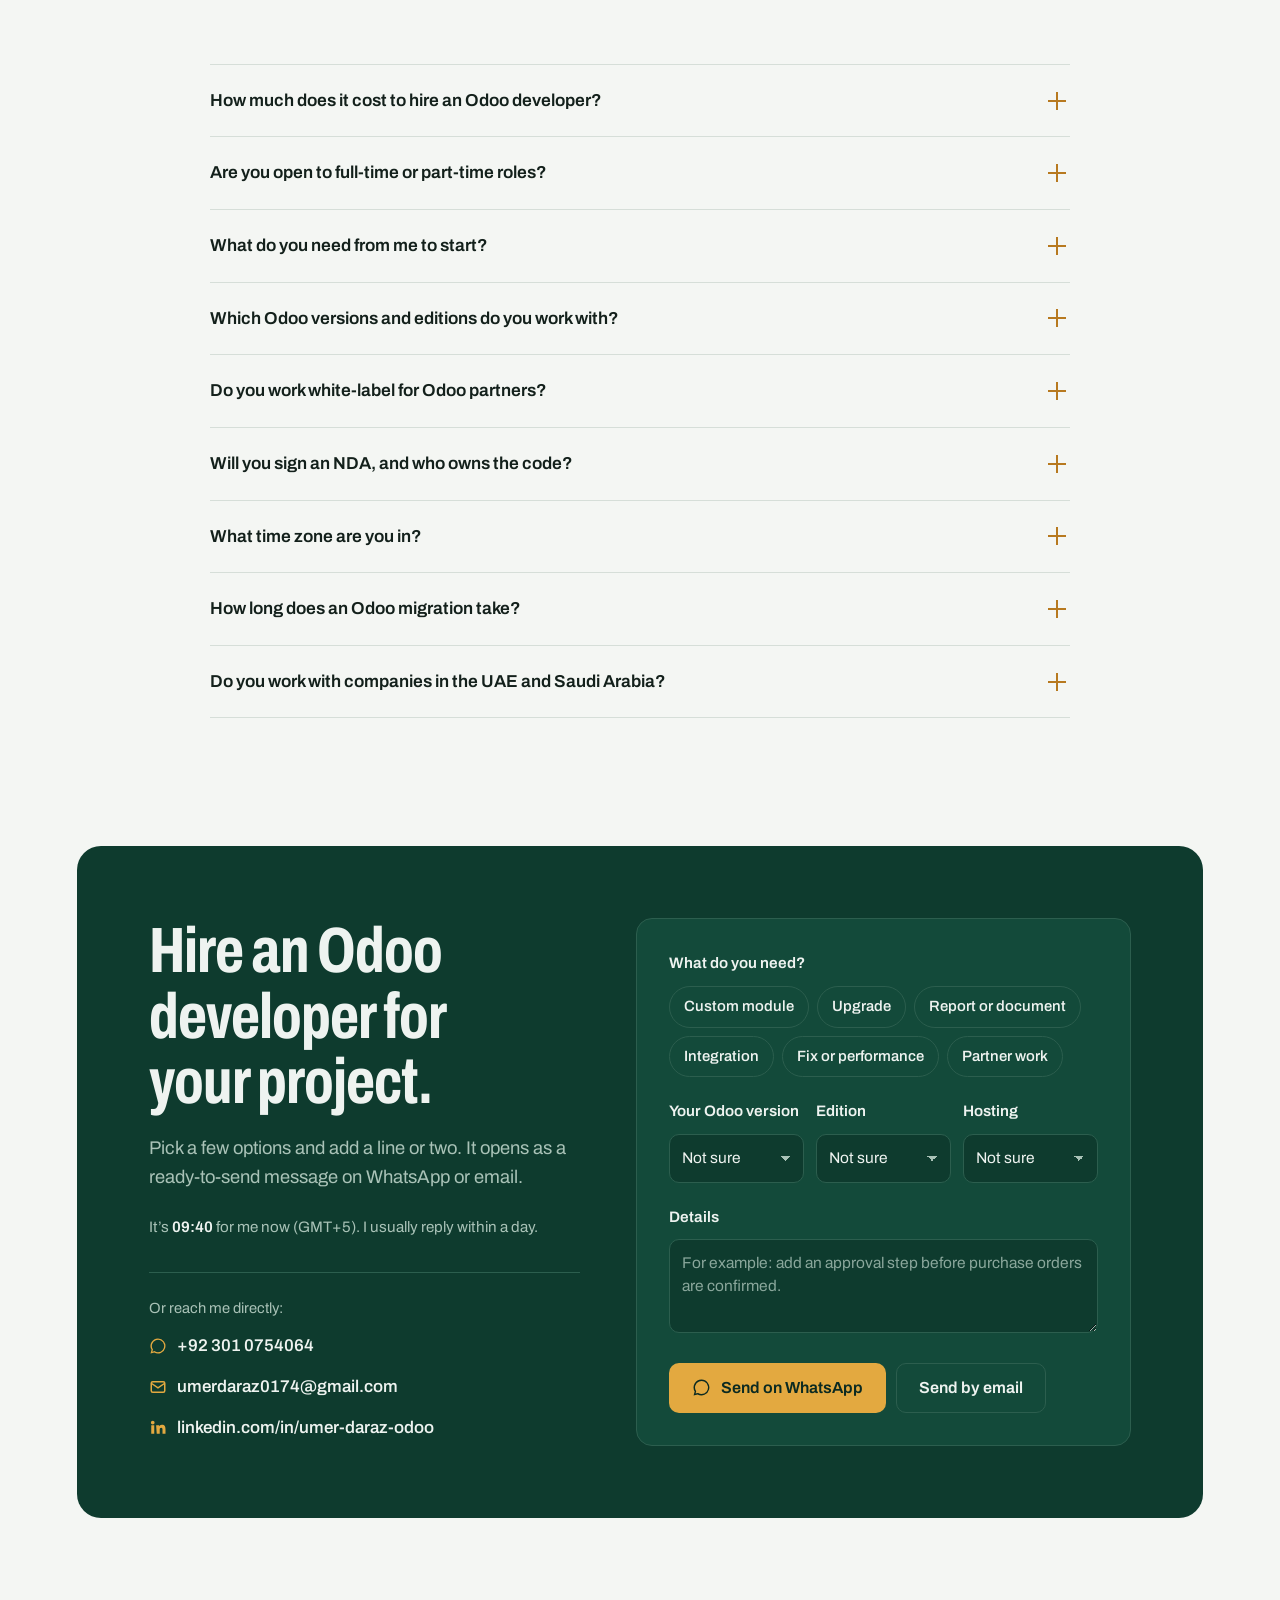
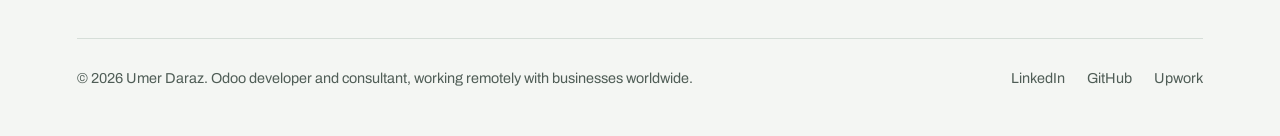
==== commit 3f5f972a: "Add files via upload" ====
--- a/index.html
+++ b/index.html
@@ -94,7 +94,7 @@
 h3{font-size:1.3rem;font-stretch:88%;font-weight:680;line-height:1.2;letter-spacing:-.005em}
 code{font-family:var(--mono);font-size:.86em;background:var(--sunk);padding:1px 6px;border-radius:5px;white-space:nowrap;direction:ltr;unicode-bidi:isolate}
 :focus-visible{outline:3px solid var(--amber);outline-offset:3px;border-radius:4px}
-.wrap{width:min(1200px,100% - 48px);margin-inline:auto}
+.wrap{width:min(1440px,100% - 2 * clamp(24px,6vw,240px));margin-inline:auto}
 .lede{color:var(--muted);font-size:1.15rem;line-height:1.55;max-width:56ch}
 .sr{position:absolute;width:1px;height:1px;overflow:hidden;clip:rect(0 0 0 0);white-space:nowrap}
 .ltr{direction:ltr;unicode-bidi:isolate}
@@ -470,7 +470,7 @@
 }
 @media (max-width:600px){
   body{font-size:1rem}
-  .wrap{width:min(1200px,100% - 36px)}
+  .wrap{width:min(1440px,100% - 36px)}
   .hero{padding-top:40px}
   .sec{padding:96px 0}
   .ctas .btn:not(.btn-square){flex:1 1 auto;justify-content:center}
